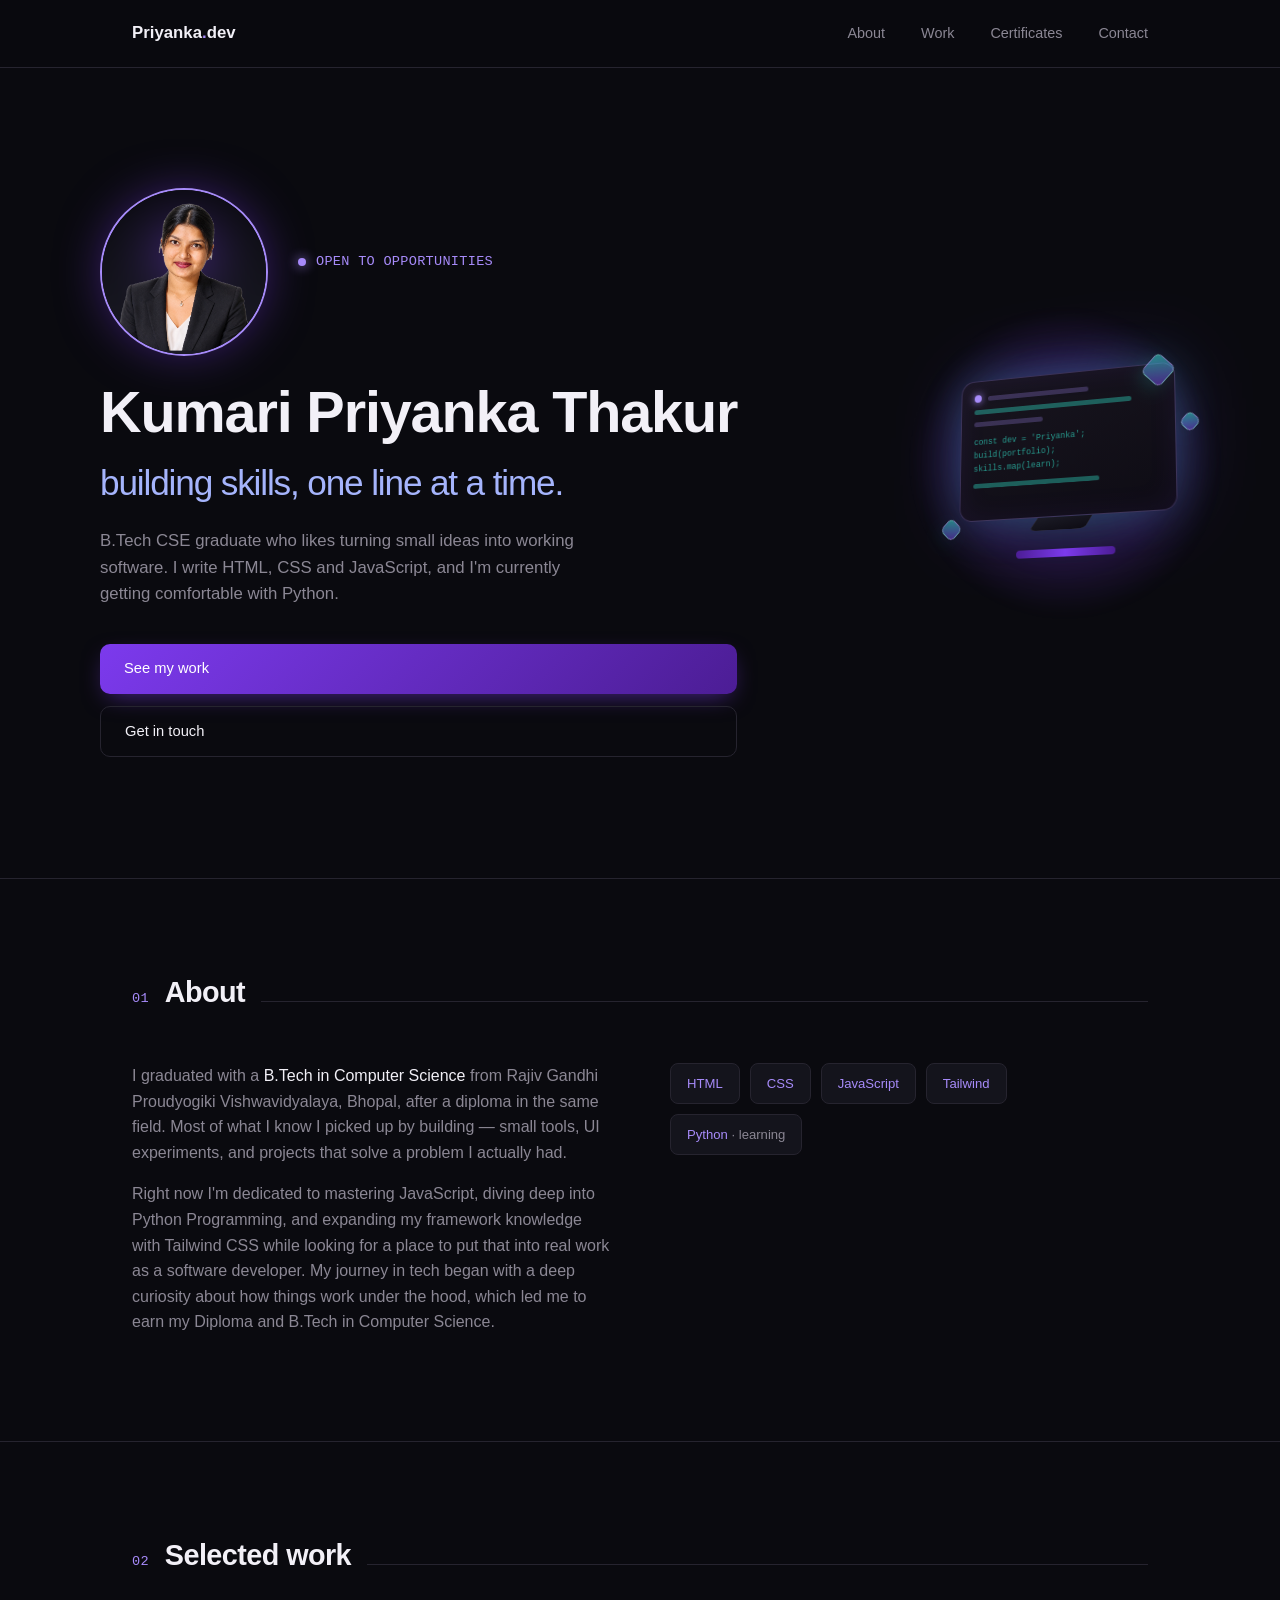
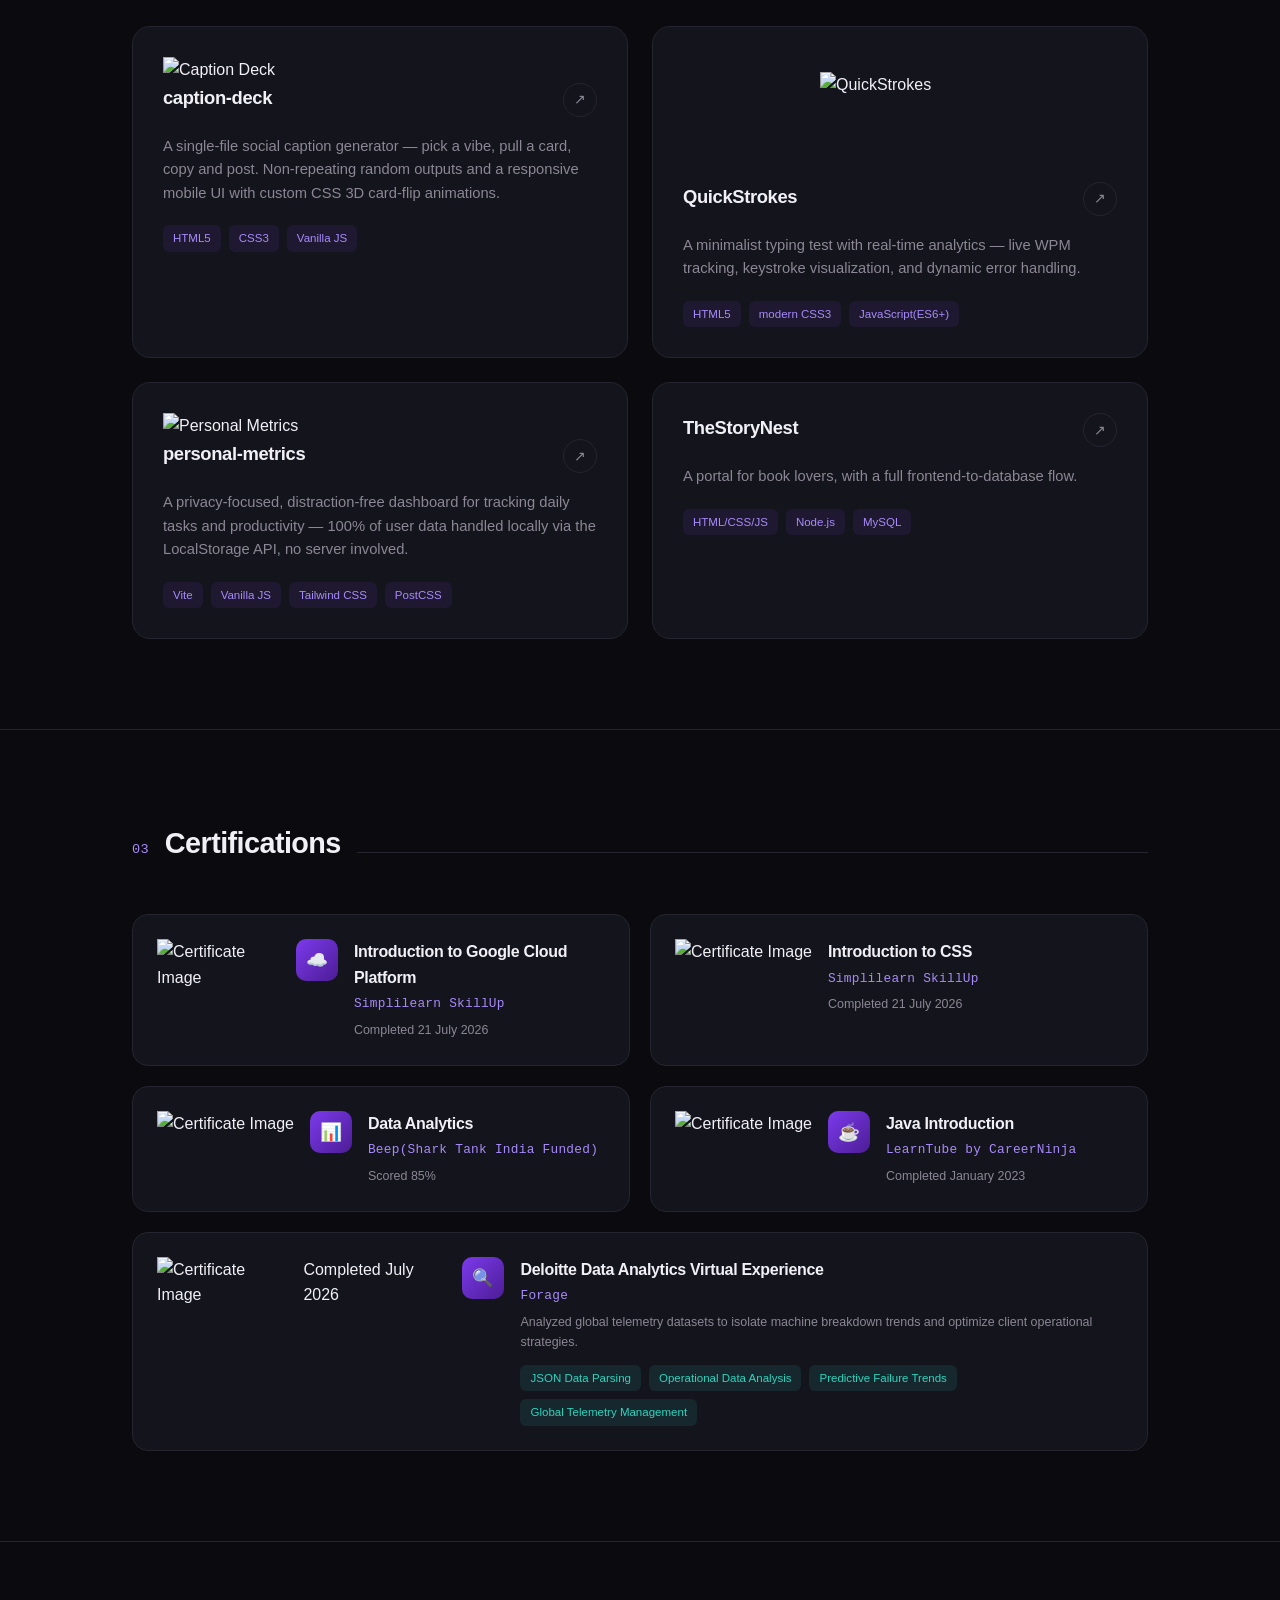
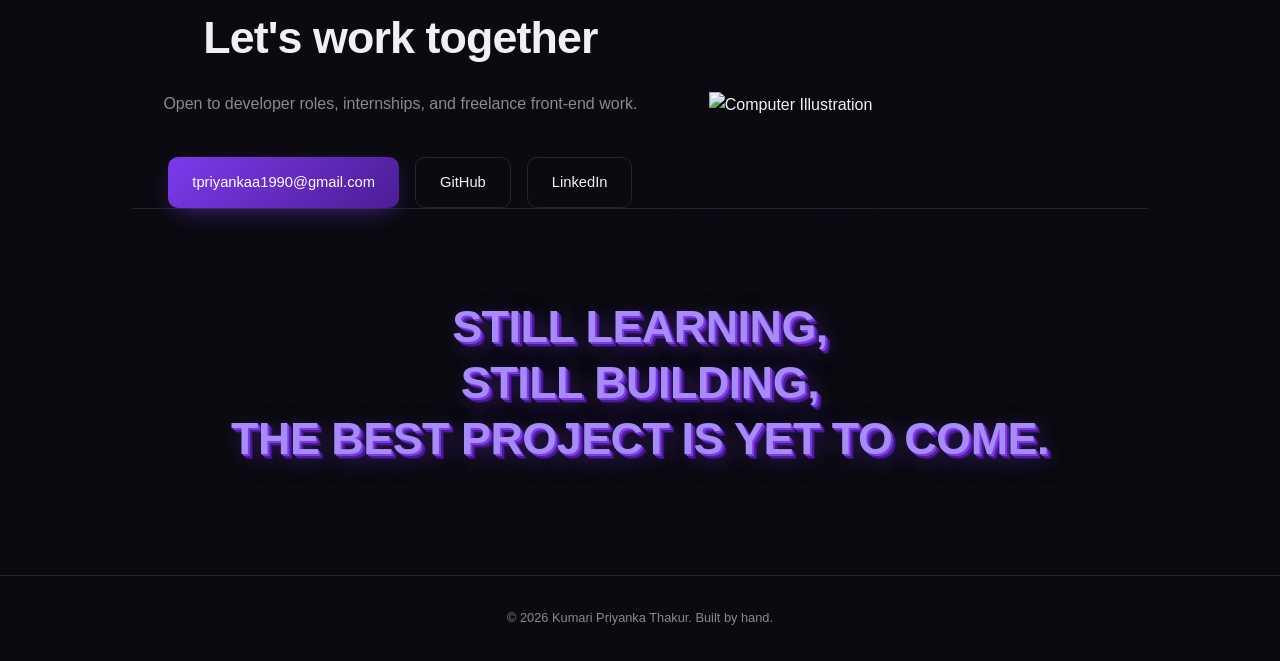
==== index.html @ 4a2f99e2 "Update index.html" ====
<!doctype html>
<html lang="en">
<head>
<meta charset="UTF-8" />
<meta name="viewport" content="width=device-width, initial-scale=1.0" />
<title>Kumari Priyanka Thakur — Developer</title>
<link rel="preconnect" href="https://fonts.googleapis.com">
<link href="https://googleapis.com/css2?family=Space+Grotesk:wght@400;500;600;700&family=Inter:wght@400;500;600" rel="stylesheet">
<link rel="stylesheet" href="style.css">
<style>
  :root{
    --bg: #0a0a0f;
    --surface: #14141c;
    --surface-2: #1b1b26;
    --text: #f2f0f7;
    --muted: #8b8794;
    --line: #26242f;
    --violet: #7c3aed;
    --violet-deep: #4c1d95;
    --violet-bright: #a78bfa;
    --teal: #2dd4bf;
  }

  *{ box-sizing: border-box; margin:0; padding:0; }
  html{ scroll-behavior: smooth; }
  body{
    background: var(--bg);
    color: var(--text);
    font-family: 'Inter', sans-serif;
    line-height: 1.6;
    overflow-x: hidden;
  }
  a{ color: inherit; text-decoration: none; }
  ::selection{ background: var(--violet); color: white; }

  h1, h2, h3{
    font-family: 'Space Grotesk', sans-serif;
    letter-spacing: -0.02em;
  }

  .mono{
    font-family: 'JetBrains Mono', monospace;
    letter-spacing: 0.02em;
  }

  .wrap{
    max-width: 1080px;
    margin: 0 auto;
    padding: 0 32px;
  }

  @media (prefers-reduced-motion: reduce){
    *{ animation: none !important; transition: none !important; }
  }

  /* ---------- Nav ---------- */
  header{
    position: sticky;
    top: 0;
    z-index: 50;
    backdrop-filter: blur(12px);
    background: rgba(10,10,15,0.75);
    border-bottom: 1px solid var(--line);
  }
  nav{
    display: flex;
    justify-content: space-between;
    align-items: center;
    padding: 20px 32px;
    max-width: 1080px;
    margin: 0 auto;
  }
  .logo{
    font-family: 'Space Grotesk', sans-serif;
    font-weight: 700;
    font-size: 1.05rem;
  }
  .logo span{ color: var(--violet-bright); }
  .nav-links{
    display: flex;
    gap: 36px;
    font-size: 0.9rem;
    color: var(--muted);
  }
  .nav-links a:hover, .nav-links a:focus-visible{ color: var(--text); }
  .nav-links a:focus-visible{ outline: 2px solid var(--violet-bright); outline-offset: 4px; border-radius: 2px; }

  /* ---------- Hero ---------- */
  .hero{
    padding: 120px 32px 100px;
    max-width: 1080px;
    margin: 0 auto;
    display: grid;
    grid-template-columns: 1.1fr 0.9fr;
    align-items: center;
    gap: 40px;
  }
  .eyebrow{
    color: var(--violet-bright);
    font-size: 0.85rem;
    margin-bottom: 20px;
    display: flex;
    align-items: center;
    gap: 10px;
  }
  .eyebrow::before{
    content: '';
    width: 8px; height: 8px;
    background: var(--violet-bright);
    border-radius: 50%;
    box-shadow: 0 0 12px var(--violet-bright);
  }
  .hero h1{
    font-size: clamp(2.4rem, 5vw, 3.6rem);
    font-weight: 700;
    line-height: 1.08;
    margin-bottom: 22px;
  }
  .hero h1 .fade{ color: var(--muted); font-weight: 500; }
  .hero p{
    color: var(--muted);
    font-size: 1.05rem;
    max-width: 480px;
    margin-bottom: 36px;
  }
  .hero-actions{ display: flex; gap: 14px; flex-wrap: wrap; }

  .btn{
    display: inline-flex;
    align-items: center;
    gap: 8px;
    padding: 13px 24px;
    border-radius: 10px;
    font-size: 0.92rem;
    font-weight: 500;
    transition: transform 0.2s ease, box-shadow 0.2s ease;
  }
  .btn-primary{
    background: linear-gradient(135deg, var(--violet), var(--violet-deep));
    color: white;
    box-shadow: 0 8px 24px -8px rgba(124,58,237,0.6);
  }
  .btn-primary:hover{ transform: translateY(-2px); box-shadow: 0 12px 28px -8px rgba(124,58,237,0.75); }
  .btn-ghost{
    border: 1px solid var(--line);
    color: var(--text);
  }
  .btn-ghost:hover{ border-color: var(--violet-bright); transform: translateY(-2px); }
  .btn:focus-visible{ outline: 2px solid var(--violet-bright); outline-offset: 3px; }

  /* ---------- Signature isometric graphic ---------- */
  .hero-visual{
    display: flex;
    flex-direction: column;
    align-items: center;
  }
  .avatar{
    width: 168px;
    height: 168px;
    border-radius: 50%;
    object-fit: cover;
    border: 2px solid var(--violet-bright);
    box-shadow: 0 0 50px -8px rgba(124,58,237,0.55);
    position: relative;
    z-index: 2;
    opacity: 0;
    transform: translateY(18px) scale(0.96);
    animation: avatarIn 0.9s cubic-bezier(0.2,0.8,0.2,1) 0.15s forwards;
  }
  @keyframes avatarIn{
    to{ opacity: 1; transform: translateY(0) scale(1); }
  }
  @media (prefers-reduced-motion: reduce){
    .avatar{ opacity: 1; transform: none; animation: none; }
  }
  .device-scene{
    position: relative;
    height: 320px;
    width: 100%;
    margin-top: -20px;
    display: flex;
    align-items: center;
    justify-content: center;
    perspective: 1200px;
  }
  .device-glow{
    position: absolute;
    width: 300px; height: 300px;
    background: radial-gradient(circle, rgba(45,212,191,0.16), rgba(124,58,237,0.16) 45%, transparent 72%);
    filter: blur(6px);
    border-radius: 50%;
    animation: pulseGlow 5s ease-in-out infinite;
  }
  @keyframes pulseGlow{
    0%, 100%{ opacity: 0.65; transform: scale(1); }
    50%{ opacity: 1; transform: scale(1.05); }
  }
  .monitor{
    position: relative;
    width: 230px;
    transform-style: preserve-3d;
    transform: rotateX(12deg) rotateY(-20deg);
    animation: deviceFloat 5s ease-in-out infinite;
  }
  @keyframes deviceFloat{
    0%, 100%{ transform: rotateX(12deg) rotateY(-20deg) translateY(0); }
    50%{ transform: rotateX(12deg) rotateY(-20deg) translateY(-12px); }
  }
  .screen{
    width: 230px;
    height: 148px;
    background: linear-gradient(160deg, #18151f, #0e0c14);
    border: 1px solid rgba(167,139,250,0.28);
    border-radius: 14px;
    box-shadow: 0 0 50px -6px rgba(45,212,191,0.3), 0 0 90px -18px rgba(124,58,237,0.5), inset 0 0 30px rgba(124,58,237,0.08);
    padding: 14px;
    display: flex;
    flex-direction: column;
    gap: 8px;
  }
  .screen-row{ display: flex; gap: 7px; align-items: center; }
  .screen-dot{
    width: 8px; height: 8px;
    border-radius: 50%;
    background: var(--violet-bright);
    box-shadow: 0 0 8px var(--violet-bright);
    flex-shrink: 0;
  }
  .screen-bar{ height: 5px; border-radius: 3px; background: rgba(167,139,250,0.25); }
  .screen-bar.teal{ background: rgba(45,212,191,0.4); }
  .w1{ width: 55%; } .w2{ width: 85%; } .w3{ width: 38%; } .w4{ width: 68%; }
  .screen-code{
    font-family: 'JetBrains Mono', monospace;
    font-size: 0.55rem;
    color: rgba(45,212,191,0.7);
    line-height: 1.6;
    margin-top: 2px;
    white-space: pre;
  }
  .stand{
    width: 58px; height: 30px;
    margin: 0 auto;
    background: linear-gradient(160deg, #1b1b26, #0e0c14);
    border: 1px solid var(--line);
    border-top: none;
    border-radius: 0 0 8px 8px;
    transform: rotateX(55deg);
    transform-origin: top;
  }
  .base{
    width: 104px; height: 8px;
    margin: 2px auto 0;
    background: linear-gradient(90deg, var(--violet-deep), var(--violet), var(--violet-deep));
    border-radius: 6px;
    box-shadow: 0 10px 26px -6px rgba(124,58,237,0.6);
  }
  .shard{
    position: absolute;
    width: 26px; height: 26px;
    background: linear-gradient(135deg, rgba(45,212,191,0.6), rgba(124,58,237,0.5));
    border: 1px solid rgba(255,255,255,0.25);
    border-radius: 6px;
    transform: rotate(45deg);
    box-shadow: 0 8px 20px -6px rgba(45,212,191,0.45);
    animation: shardFloat 4s ease-in-out infinite;
  }
  .shard.s1{ top: -6px; right: 4px; animation-delay: 0s; }
  .shard.s2{ top: 54px; right: -22px; width: 16px; height: 16px; animation-delay: 0.6s; }
  .shard.s3{ bottom: 24px; left: -18px; width: 18px; height: 18px; animation-delay: 1.2s; }
  @keyframes shardFloat{
    0%, 100%{ transform: translateY(0) rotate(45deg); }
    50%{ transform: translateY(-10px) rotate(52deg); }
  }
  @media (prefers-reduced-motion: reduce){
    .device-glow, .monitor, .shard{ animation: none; }
  }

  /* ---------- Section shared ---------- */
  section{ padding: 90px 0; }
  .section-head{
    display: flex;
    align-items: baseline;
    gap: 16px;
    margin-bottom: 48px;
  }
  .section-head .num{
    color: var(--violet-bright);
    font-size: 0.85rem;
  }
  .section-head h2{
    font-size: 1.8rem;
    font-weight: 600;
  }
  .section-head .rule{
    flex: 1;
    height: 1px;
    background: var(--line);
  }

  /* ---------- About / Skills ---------- */
  #about{ border-top: 1px solid var(--line); }
  .about-grid{
    display: grid;
    grid-template-columns: 1fr 1fr;
    gap: 60px;
  }
  .about-grid p{ color: var(--muted); font-size: 1rem; margin-bottom: 16px; }
  .about-grid p strong{ color: var(--text); font-weight: 500; }

  .skill-tags{
    display: flex;
    flex-wrap: wrap;
    gap: 10px;
  }
  .skill-tag{
    padding: 9px 16px;
    background: var(--surface);
    border: 1px solid var(--line);
    border-radius: 8px;
    font-size: 0.82rem;
    color: var(--violet-bright);
    transition: border-color 0.2s ease, transform 0.2s ease;
  }
  .skill-tag:hover{ border-color: var(--violet-bright); transform: translateY(-2px); }
  .skill-tag.learning::after{
    content: ' · learning';
    color: var(--muted);
  }

  /* ---------- Projects ---------- */
  #work{ border-top: 1px solid var(--line); }
  .project-grid{
    display: grid;
    grid-template-columns: 1fr 1fr;
    gap: 24px;
  }
  .project-card{
    position: relative;
    background: var(--surface);
    border: 1px solid var(--line);
    border-radius: 18px;
    padding: 30px;
    overflow: hidden;
    transition: transform 0.35s cubic-bezier(0.2,0.8,0.2,1), border-color 0.35s ease;
  }
  .project-card::before{
    content: '';
    position: absolute;
    inset: 0;
    border-radius: 18px;
    background: linear-gradient(135deg, var(--violet), var(--violet-deep));
    opacity: 0;
    transform: translateY(10px);
    transition: opacity 0.35s ease, transform 0.35s ease;
    z-index: 0;
    filter: blur(1px);
  }
  .project-card:hover, .project-card:focus-within{
    transform: translateY(-6px);
    border-color: var(--violet-bright);
  }
  .project-card:hover::before, .project-card:focus-within::before{
    opacity: 0.12;
    transform: translateY(0);
  }
  .project-card > *{ position: relative; z-index: 1; }
  .project-top{
    display: flex;
    justify-content: space-between;
    align-items: flex-start;
    margin-bottom: 18px;
  }
  .project-card h3{ font-size: 1.15rem; font-weight: 600; }
  .project-link{
    width: 34px; height: 34px;
    border-radius: 50%;
    border: 1px solid var(--line);
    display: flex;
    align-items: center;
    justify-content: center;
    font-size: 0.9rem;
    color: var(--muted);
    transition: border-color 0.2s ease, color 0.2s ease, transform 0.2s ease;
  }
  .project-link:hover{ border-color: var(--violet-bright); color: var(--violet-bright); transform: rotate(45deg); }
  .project-card p{ color: var(--muted); font-size: 0.92rem; margin-bottom: 20px; }
  .project-stack{
    display: flex;
    gap: 8px;
    flex-wrap: wrap;
  }
  .project-stack span{
    font-size: 0.72rem;
    color: var(--violet-bright);
    background: rgba(124,58,237,0.1);
    padding: 4px 10px;
    border-radius: 6px;
  }

  /* ---------- Certificates ---------- */
  #certs{ border-top: 1px solid var(--line); }
  .cert-grid{
    display: grid;
    grid-template-columns: 1fr 1fr;
    gap: 20px;
  }
  .cert-card{
    display: flex;
    align-items: flex-start;
    gap: 16px;
    background: var(--surface);
    border: 1px solid var(--line);
    border-radius: 16px;
    padding: 24px;
    transition: border-color 0.3s ease, transform 0.3s ease;
  }
  .cert-card:hover{ border-color: var(--violet-bright); transform: translateY(-4px); }
  .cert-icon{
    flex-shrink: 0;
    width: 42px; height: 42px;
    border-radius: 10px;
    background: linear-gradient(135deg, var(--violet), var(--violet-deep));
    display: flex;
    align-items: center;
    justify-content: center;
    font-size: 1.1rem;
  }
  .cert-body h3{ font-size: 1rem; font-weight: 600; margin-bottom: 4px; }
  .cert-body .cert-issuer{ color: var(--violet-bright); font-size: 0.8rem; margin-bottom: 6px; }
  .cert-body .cert-meta{ color: var(--muted); font-size: 0.78rem; }
  .cert-wide{ grid-column: 1 / -1; }
  .cert-skills{
    display: flex;
    flex-wrap: wrap;
    gap: 8px;
    margin-top: 12px;
  }
  .cert-skills span{
    font-size: 0.72rem;
    color: var(--teal);
    background: rgba(45,212,191,0.1);
    padding: 4px 10px;
    border-radius: 6px;
  }

  /* ---------- Showcase illustration ---------- */
  .showcase{
    padding: 70px 0 0;
    text-align: center;
  }
  .showcase-img{
    max-width: 460px;
    width: 100%;
    filter: drop-shadow(0 30px 70px rgba(124,58,237,0.35));
    animation: driftFloat 6s ease-in-out infinite;
  }
  @keyframes driftFloat{
    0%, 100%{ transform: translateY(0); }
    50%{ transform: translateY(-18px); }
  }
  @media (prefers-reduced-motion: reduce){
    .showcase-img{ animation: none; }
  }

  /* ---------- Closing tagline ---------- */
  .tagline{
    padding: 90px 0 30px;
    text-align: center;
    border-top: 1px solid var(--line);
  }
  .tagline-text{
    font-family: 'Space Grotesk', sans-serif;
    font-weight: 700;
    font-size: clamp(1.9rem, 6vw, 4rem);
    line-height: 1.25;
    letter-spacing: -0.01em;
    color: var(--violet-bright);
    text-shadow:
      1px 1px 0 var(--violet),
      2px 2px 0 var(--violet),
      3px 3px 0 var(--violet-deep),
      4px 4px 0 var(--violet-deep),
      5px 5px 0 #2e1065,
      6px 6px 22px rgba(124,58,237,0.5);
  }
  @media (max-width: 760px){
    .tagline-text{
      text-shadow:
        1px 1px 0 var(--violet),
        2px 2px 0 var(--violet-deep),
        3px 3px 14px rgba(124,58,237,0.5);
    }
  }

  /* ---------- Contact ---------- */
  #contact{
    border-top: 1px solid var(--line);
  }
  .contact-grid{
    display: grid;
    grid-template-columns: 1.1fr 0.9fr;
    align-items: center;
    gap: 40px;
  }
  .contact-text{ text-align: center; }
  #contact h2{
    font-size: clamp(2rem, 4vw, 2.8rem);
    margin-bottom: 18px;
  }
  #contact p{ color: var(--muted); margin-bottom: 40px; }
  .contact-links{
    display: flex;
    justify-content: center;
    gap: 16px;
    flex-wrap: wrap;
  }
  .contact-visual{
    width: 100%;
    max-width: 380px;
    justify-self: center;
    border-radius: 16px;
    filter: drop-shadow(0 20px 50px rgba(124,58,237,0.25));
  }
  @media (max-width: 760px){
    .contact-grid{ grid-template-columns: 1fr; }
    .contact-visual{ display: none; }
  }

  footer{
    padding: 32px;
    text-align: center;
    color: var(--muted);
    font-size: 0.8rem;
    border-top: 1px solid var(--line);
  }

  @media (max-width: 760px){
    .hero{ grid-template-columns: 1fr; padding-top: 90px; }
    .hero-visual{ order: -1; }
    .device-scene{ height: 240px; transform: scale(0.82); }
    .avatar{ width: 130px; height: 130px; }
    .about-grid{ grid-template-columns: 1fr; gap: 32px; }
    .project-grid{ grid-template-columns: 1fr; }
    .cert-grid{ grid-template-columns: 1fr; }
    .nav-links{ display: none; }
  }
</style>
</head>
<body>

<header>
  <nav>
    <div class="logo">Priyanka<span>.</span>dev</div>
    <div class="nav-links">
      <a href="#about">About</a>
      <a href="#work">Work</a>
      <a href="#certs">Certificates</a>
      <a href="#contact">Contact</a>
    </div>
  </nav>
</header>


<section class="hero" style="background-image: url('file:/// C:/Users/Priyanka Thakur/OneDrive/Pictures/background.jpeg'); background-size: cover; background-position: center center; background-repeat: no-repeat; padding: 100px 0; min-height: 90vh; display: flex; flex-direction: row; align-items: centre; justify-content: space-between ; gap: 40px; width: 100%; box-sizing: border-box;">
  <div>
    <div class="name-row" style="display: flex !important; flex-direction: row ! important; align-items: center !important; gap: 30px !important; margin-bottom: 25px !important; width: 100% !important; ">
      <img class="avatar" src="[data-uri]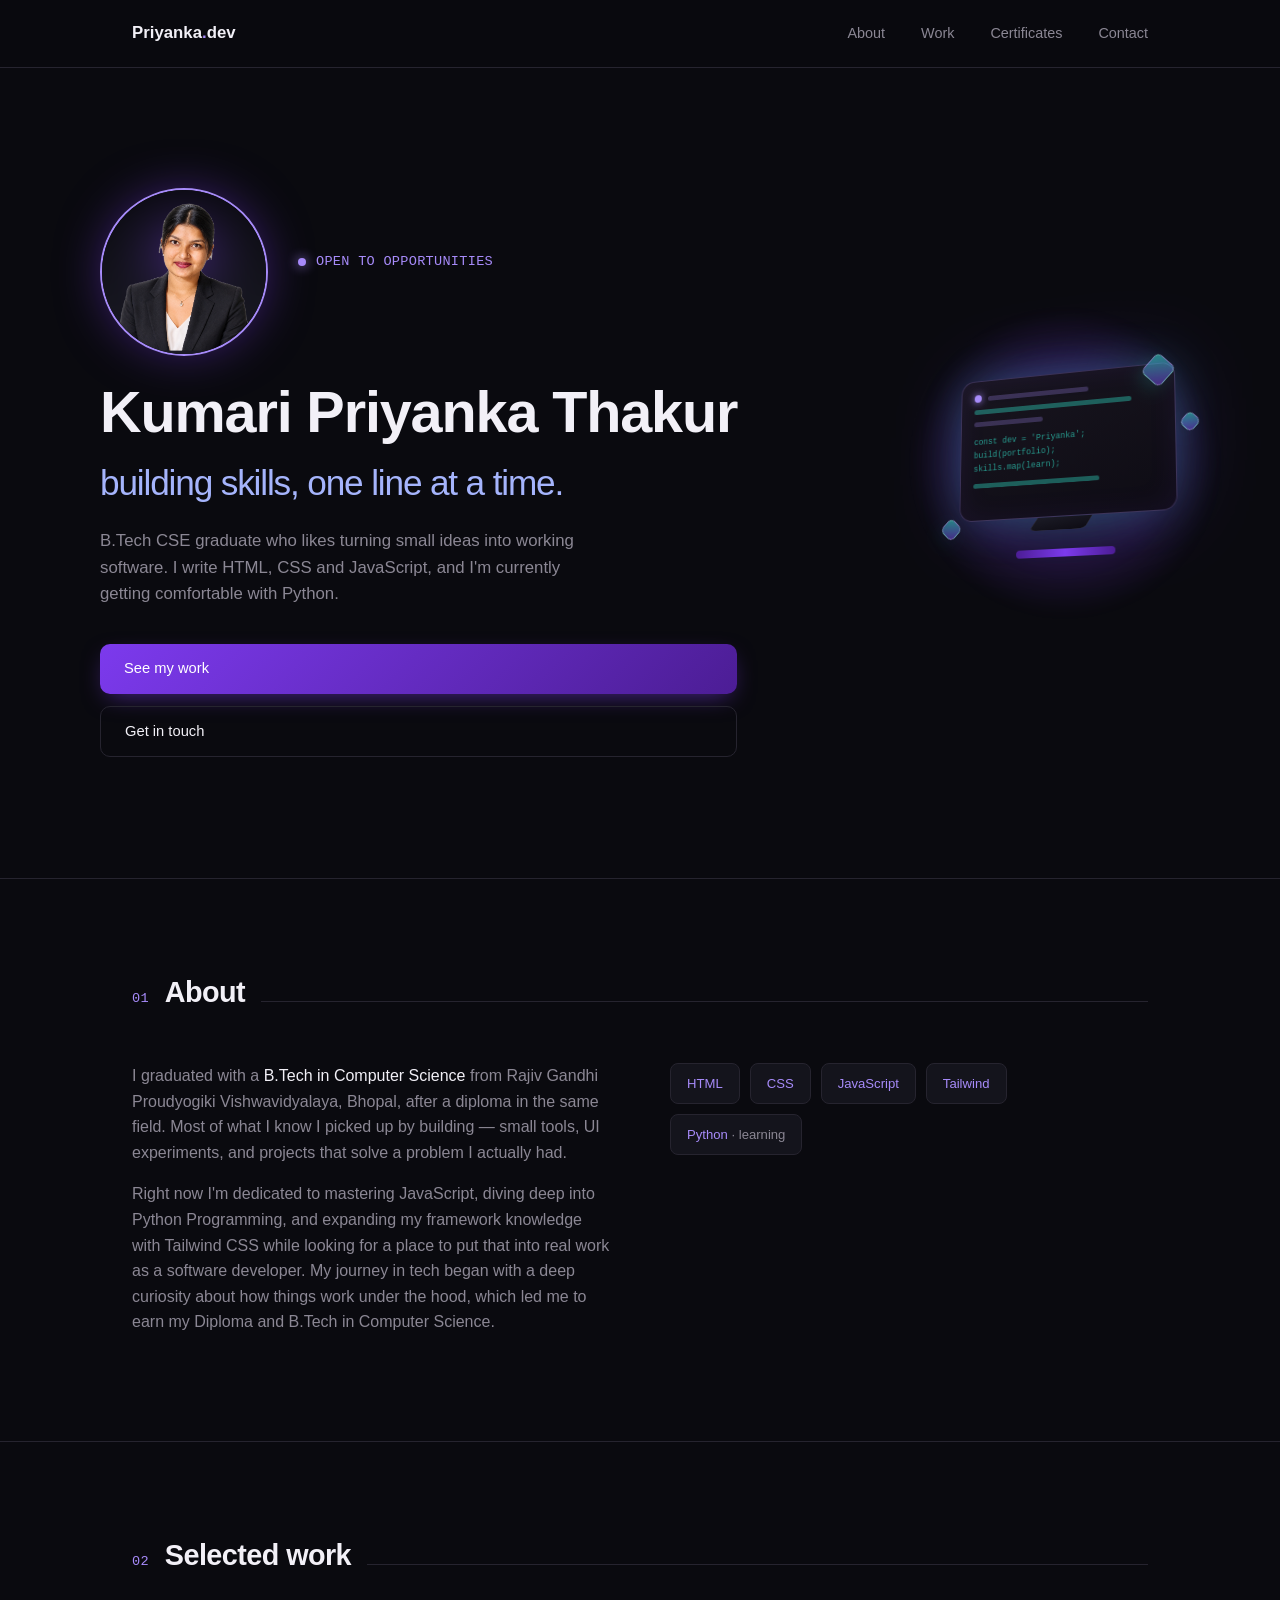
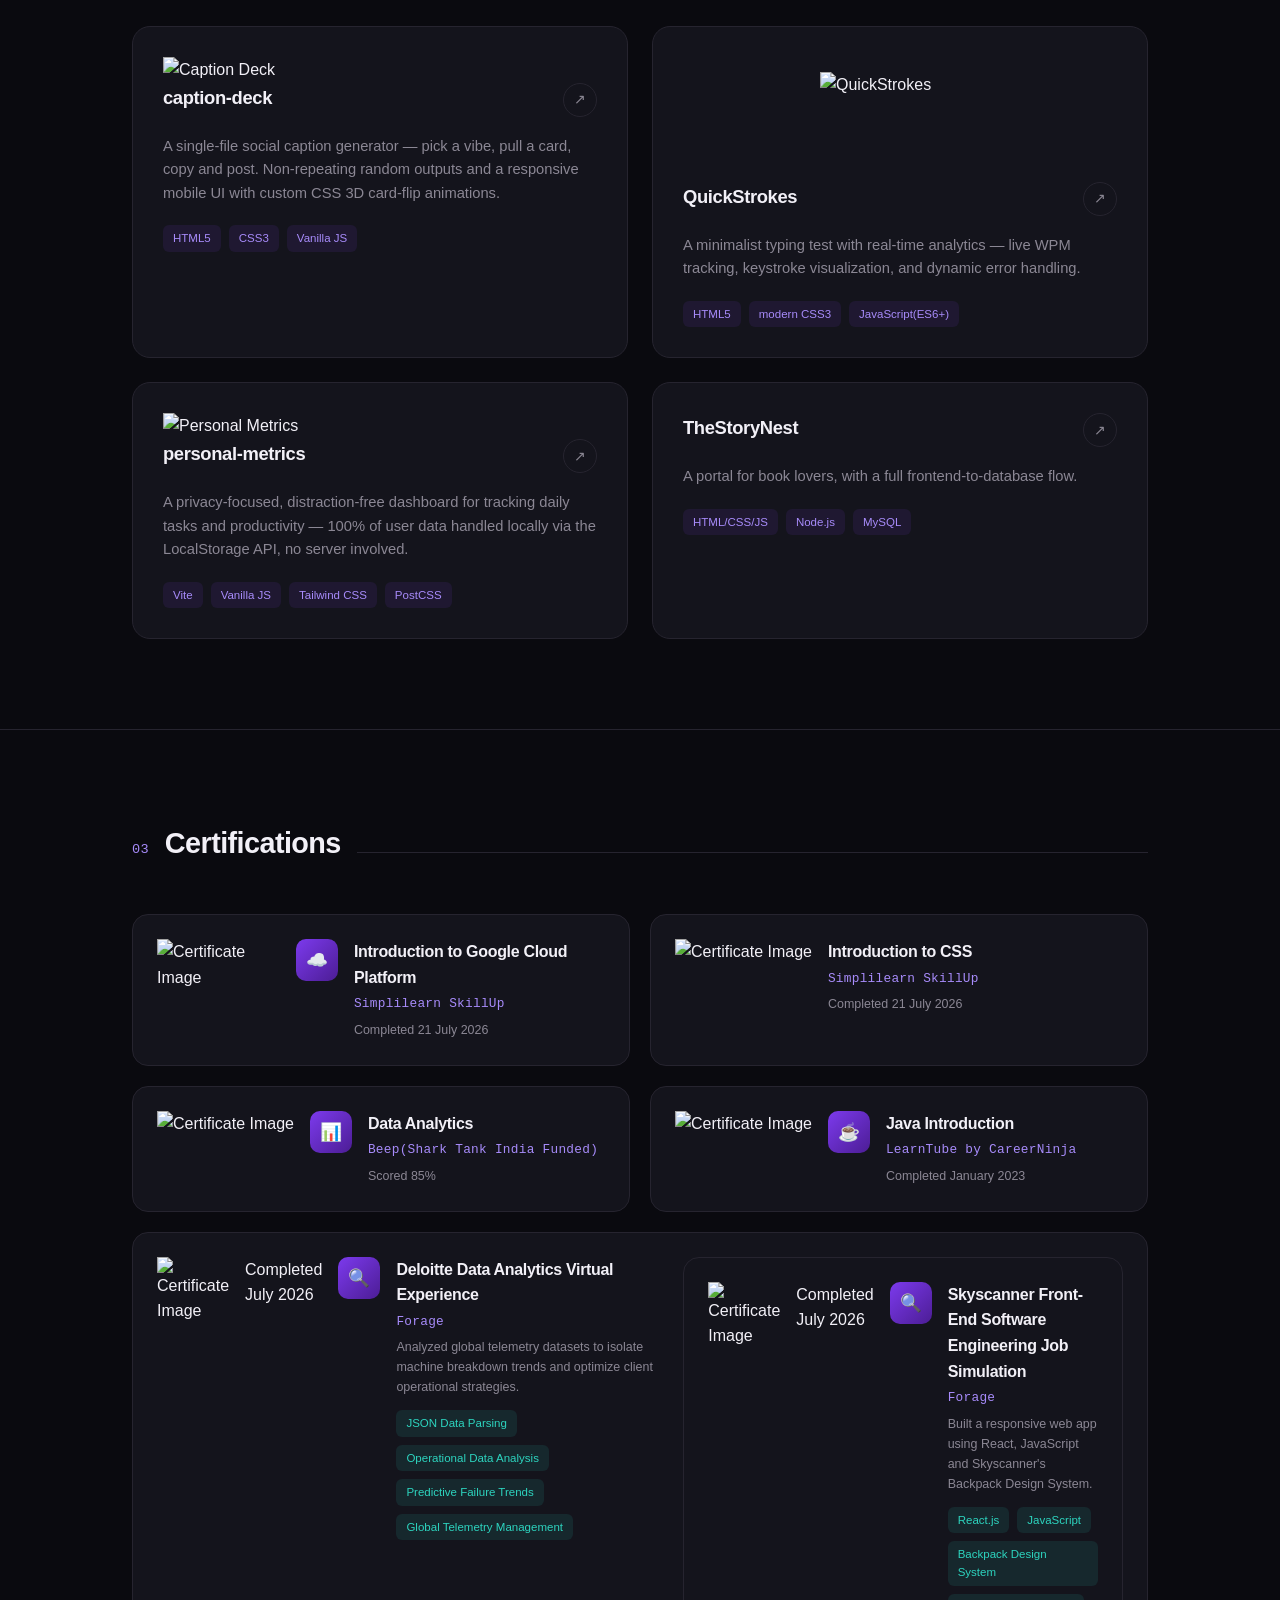
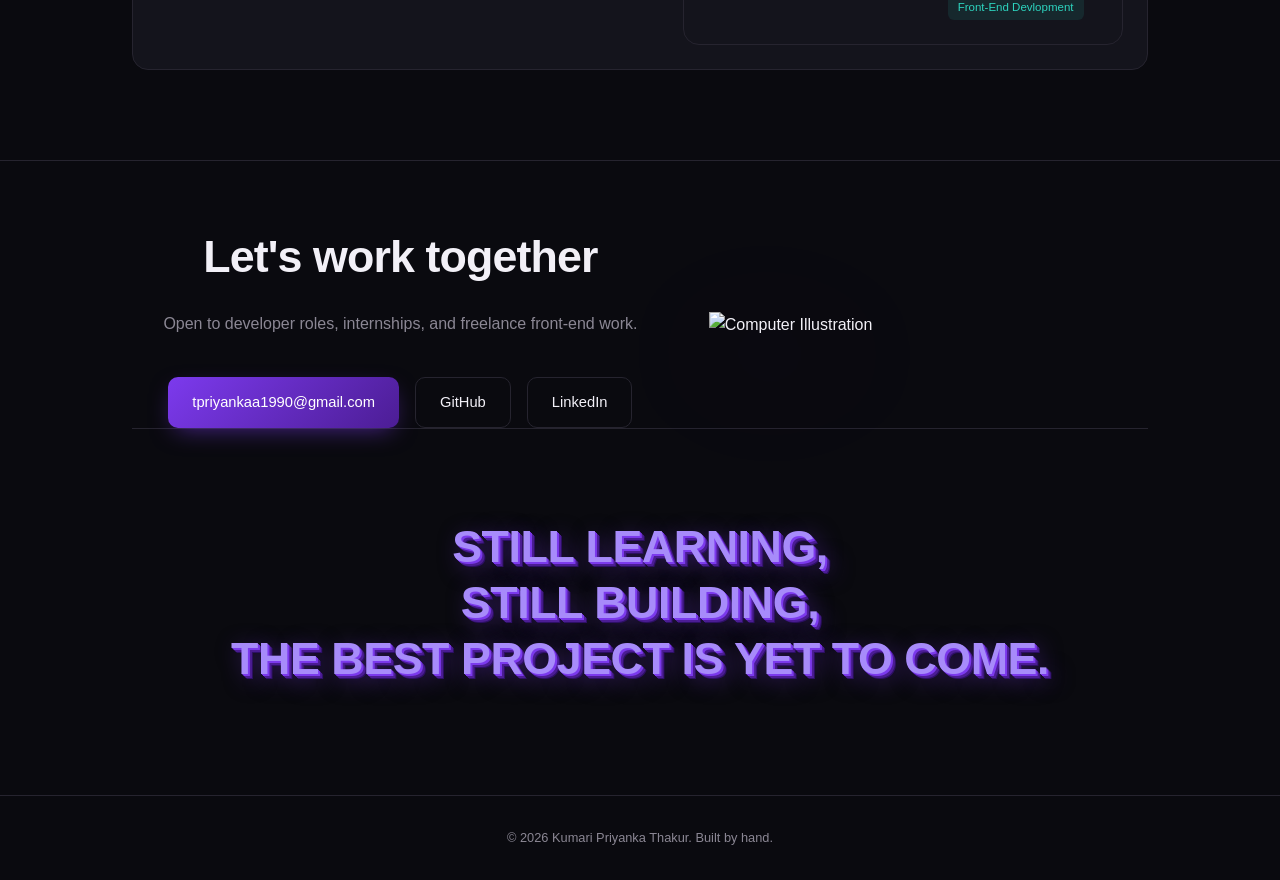
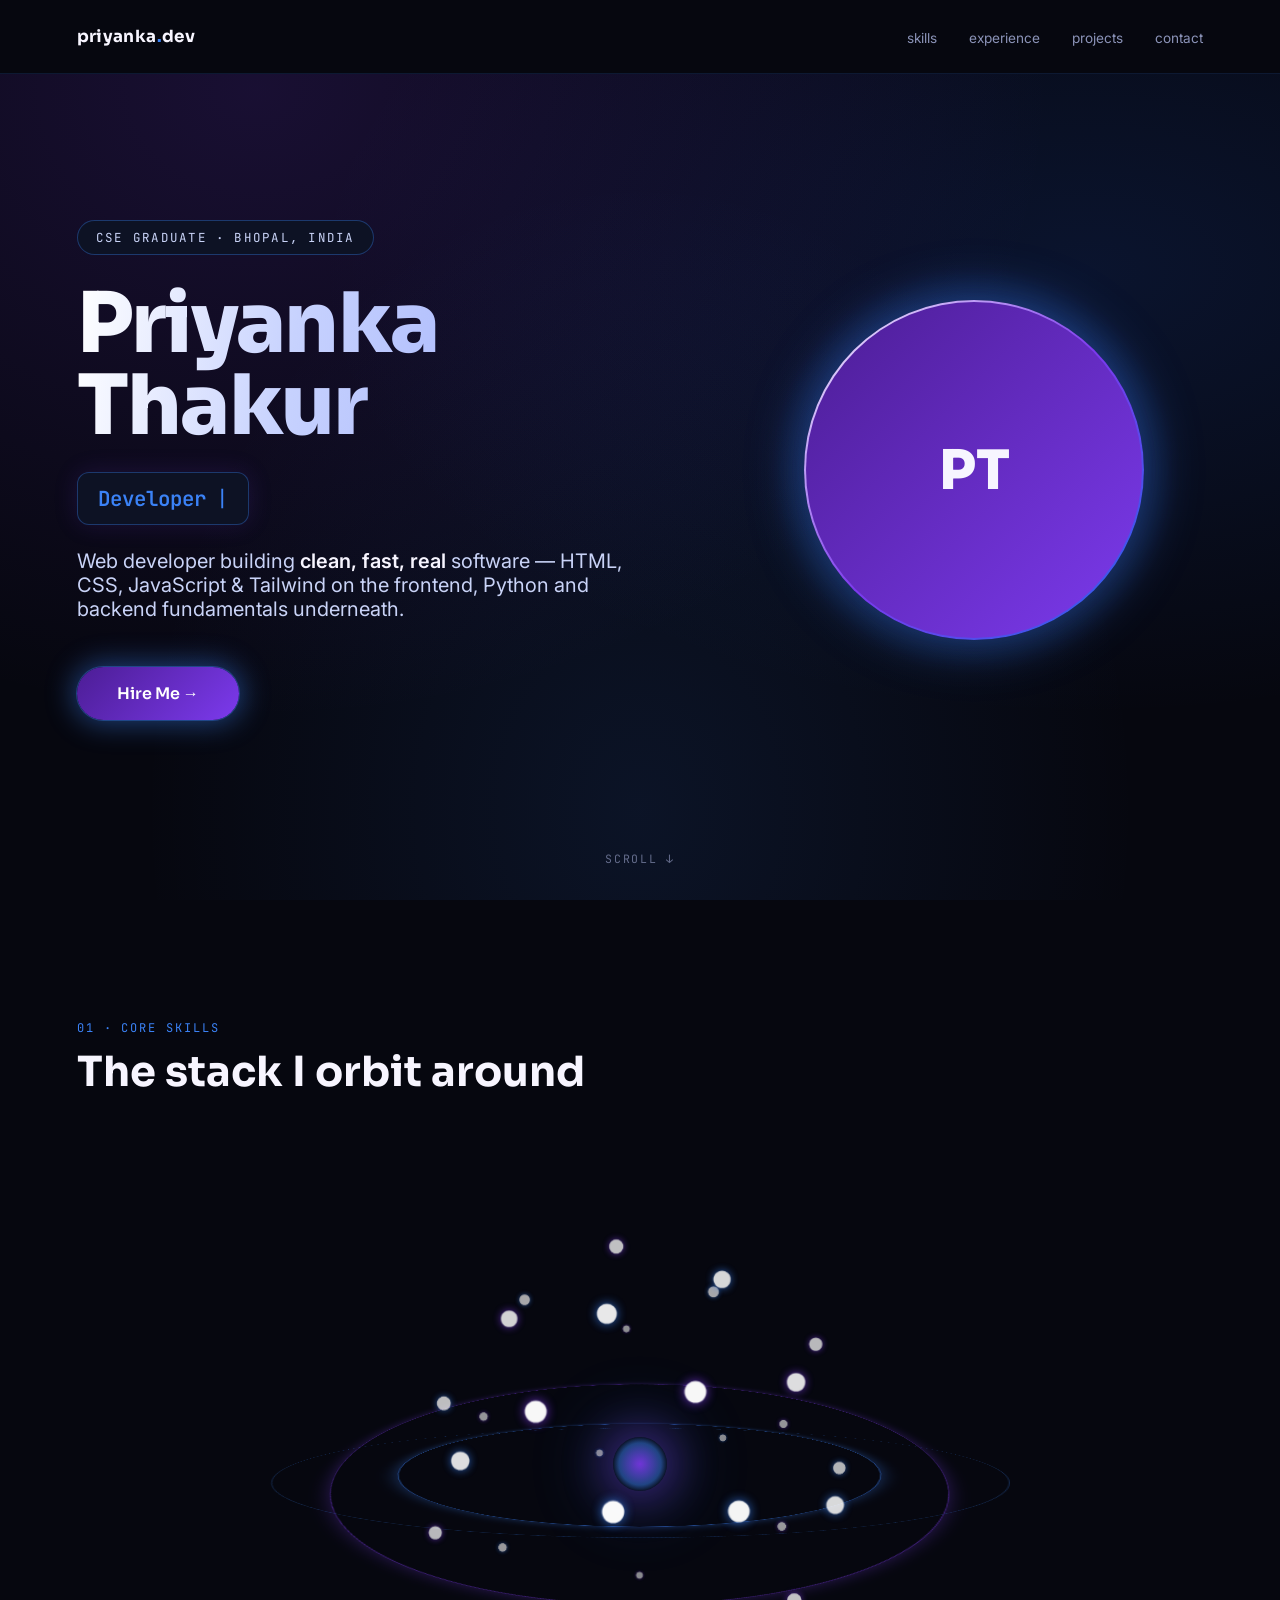
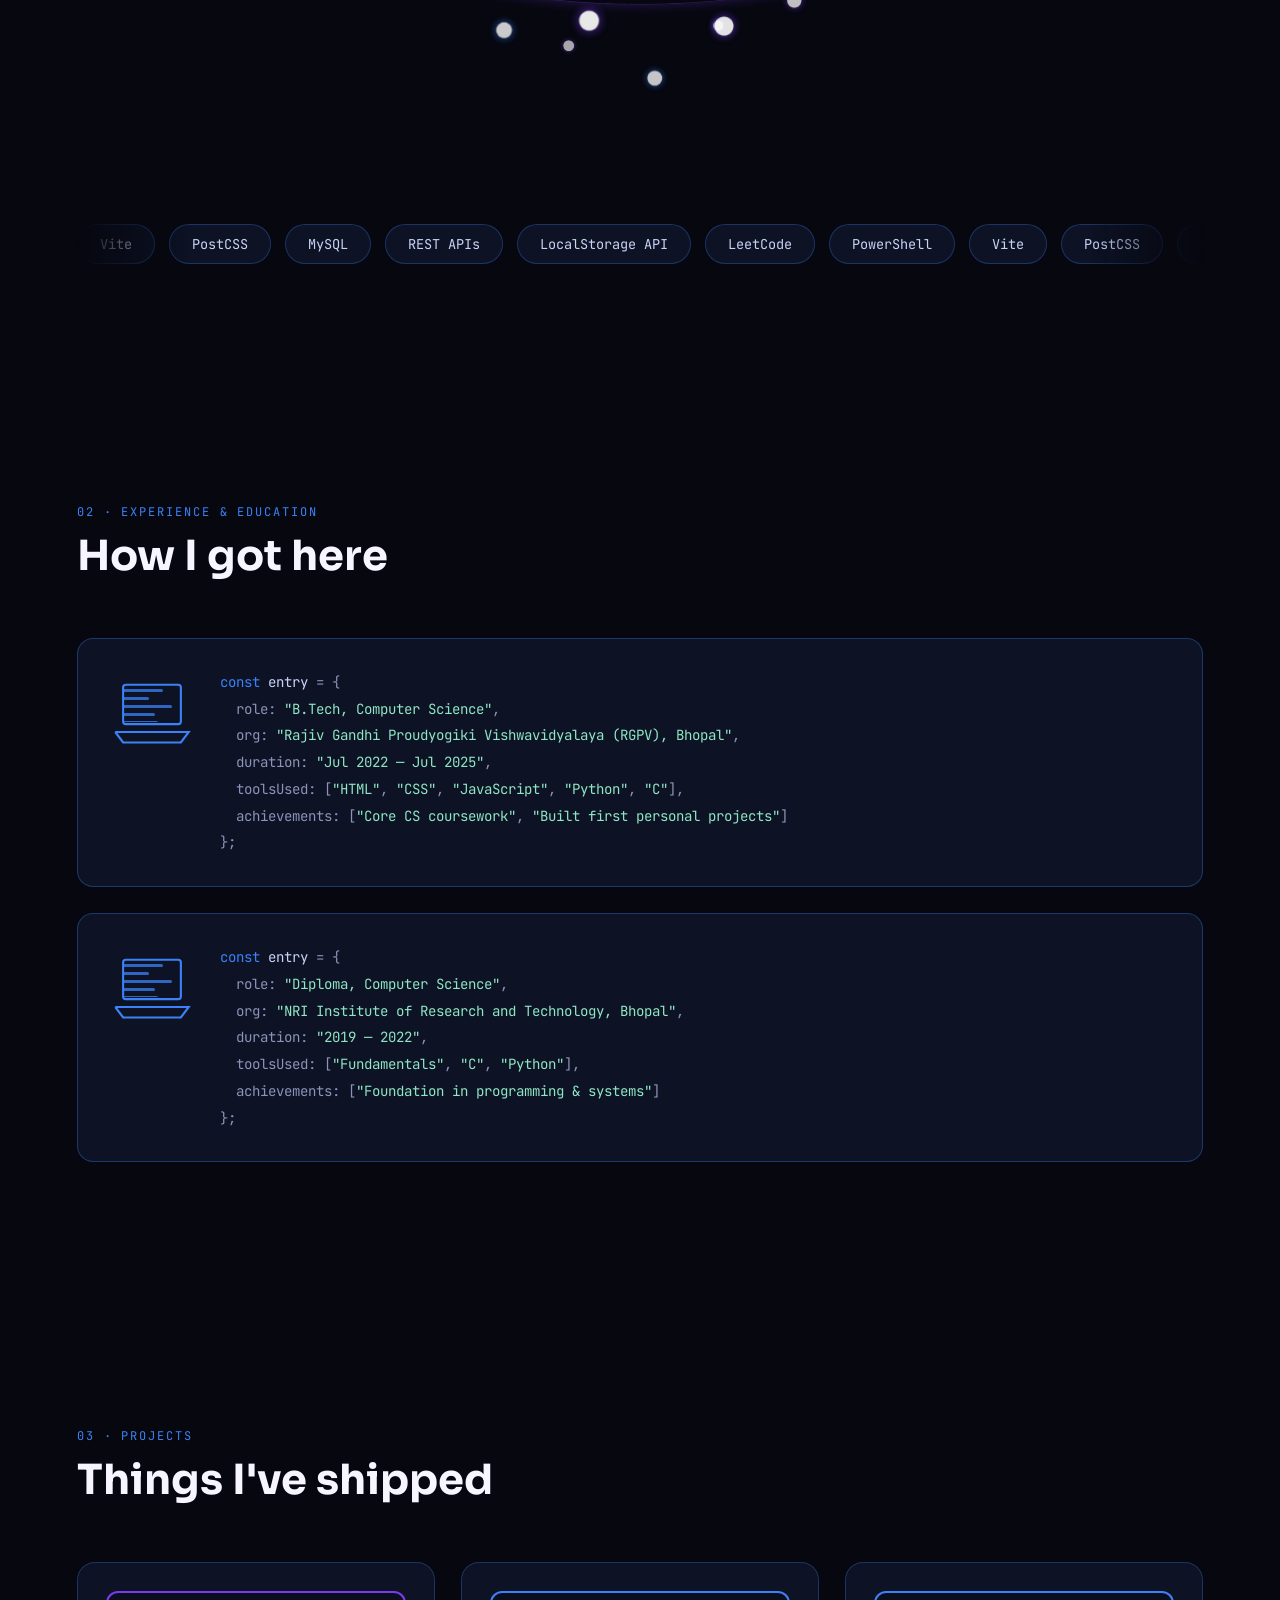
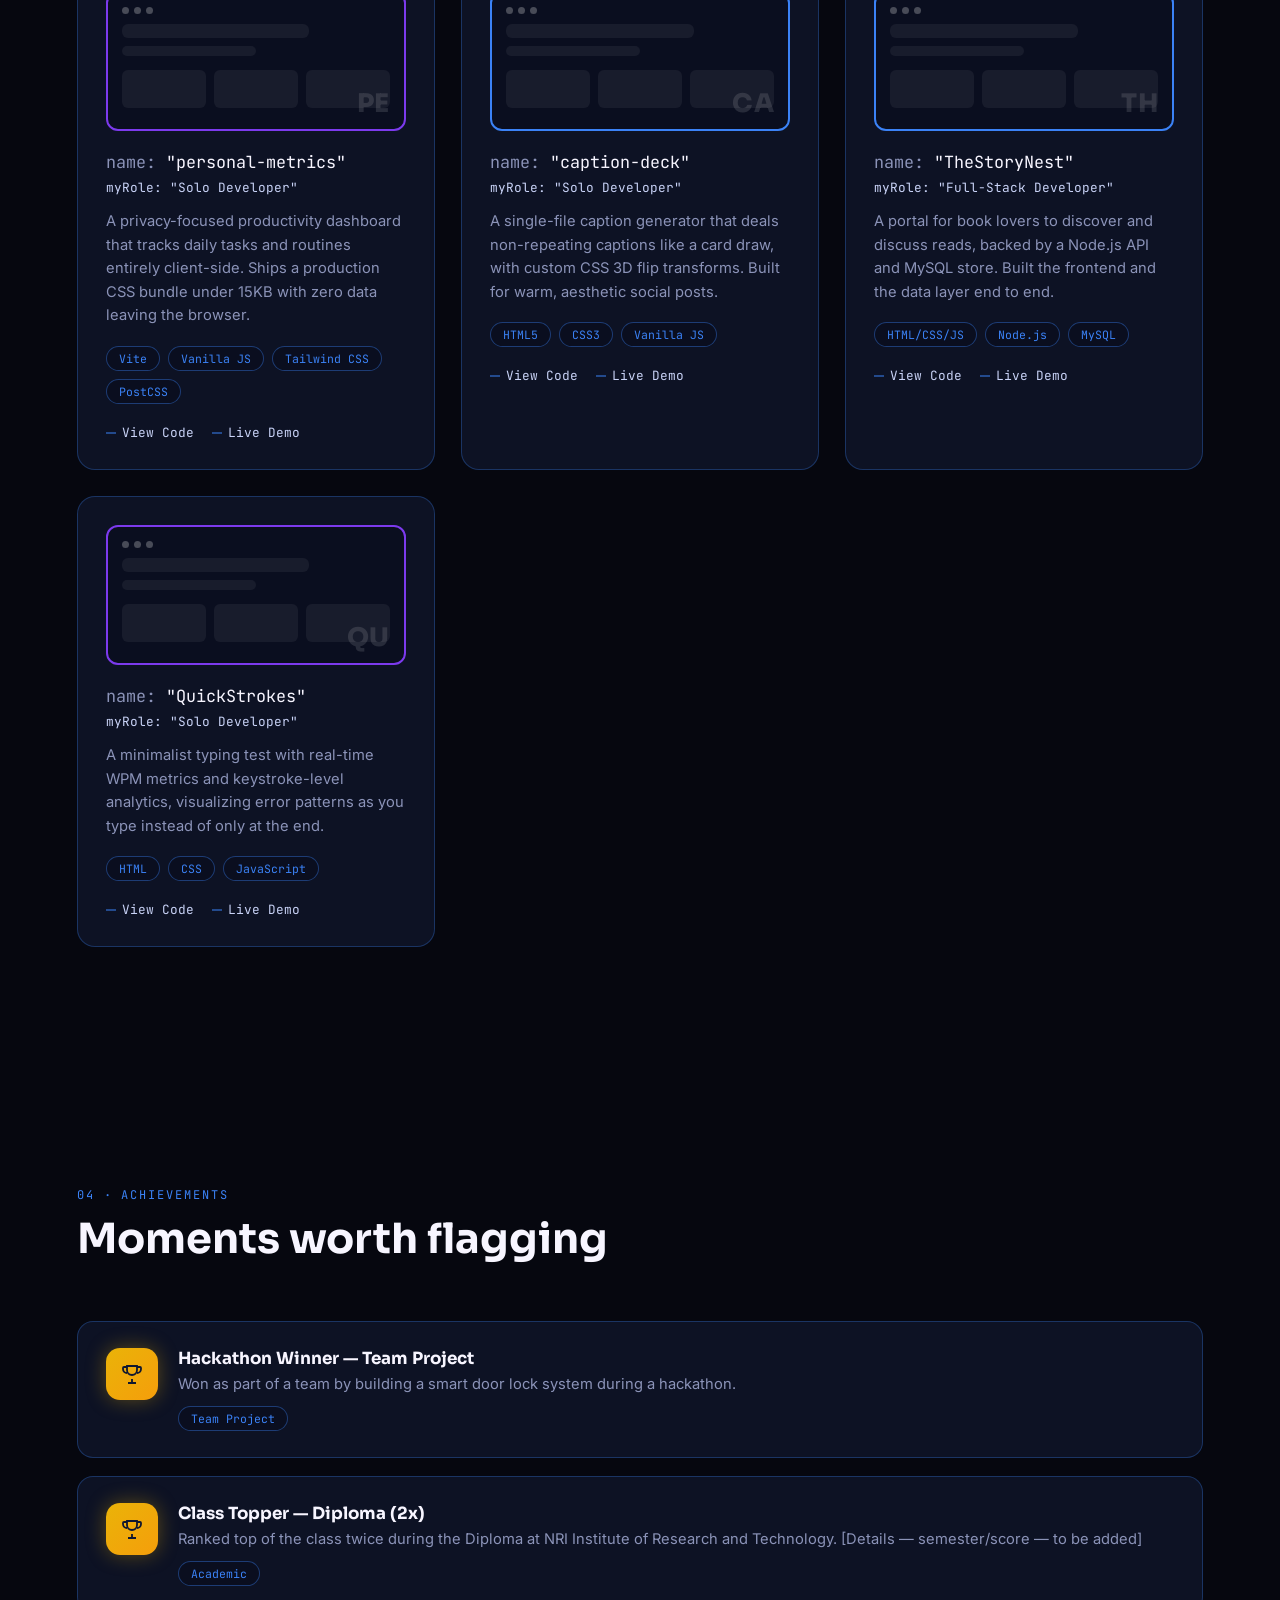
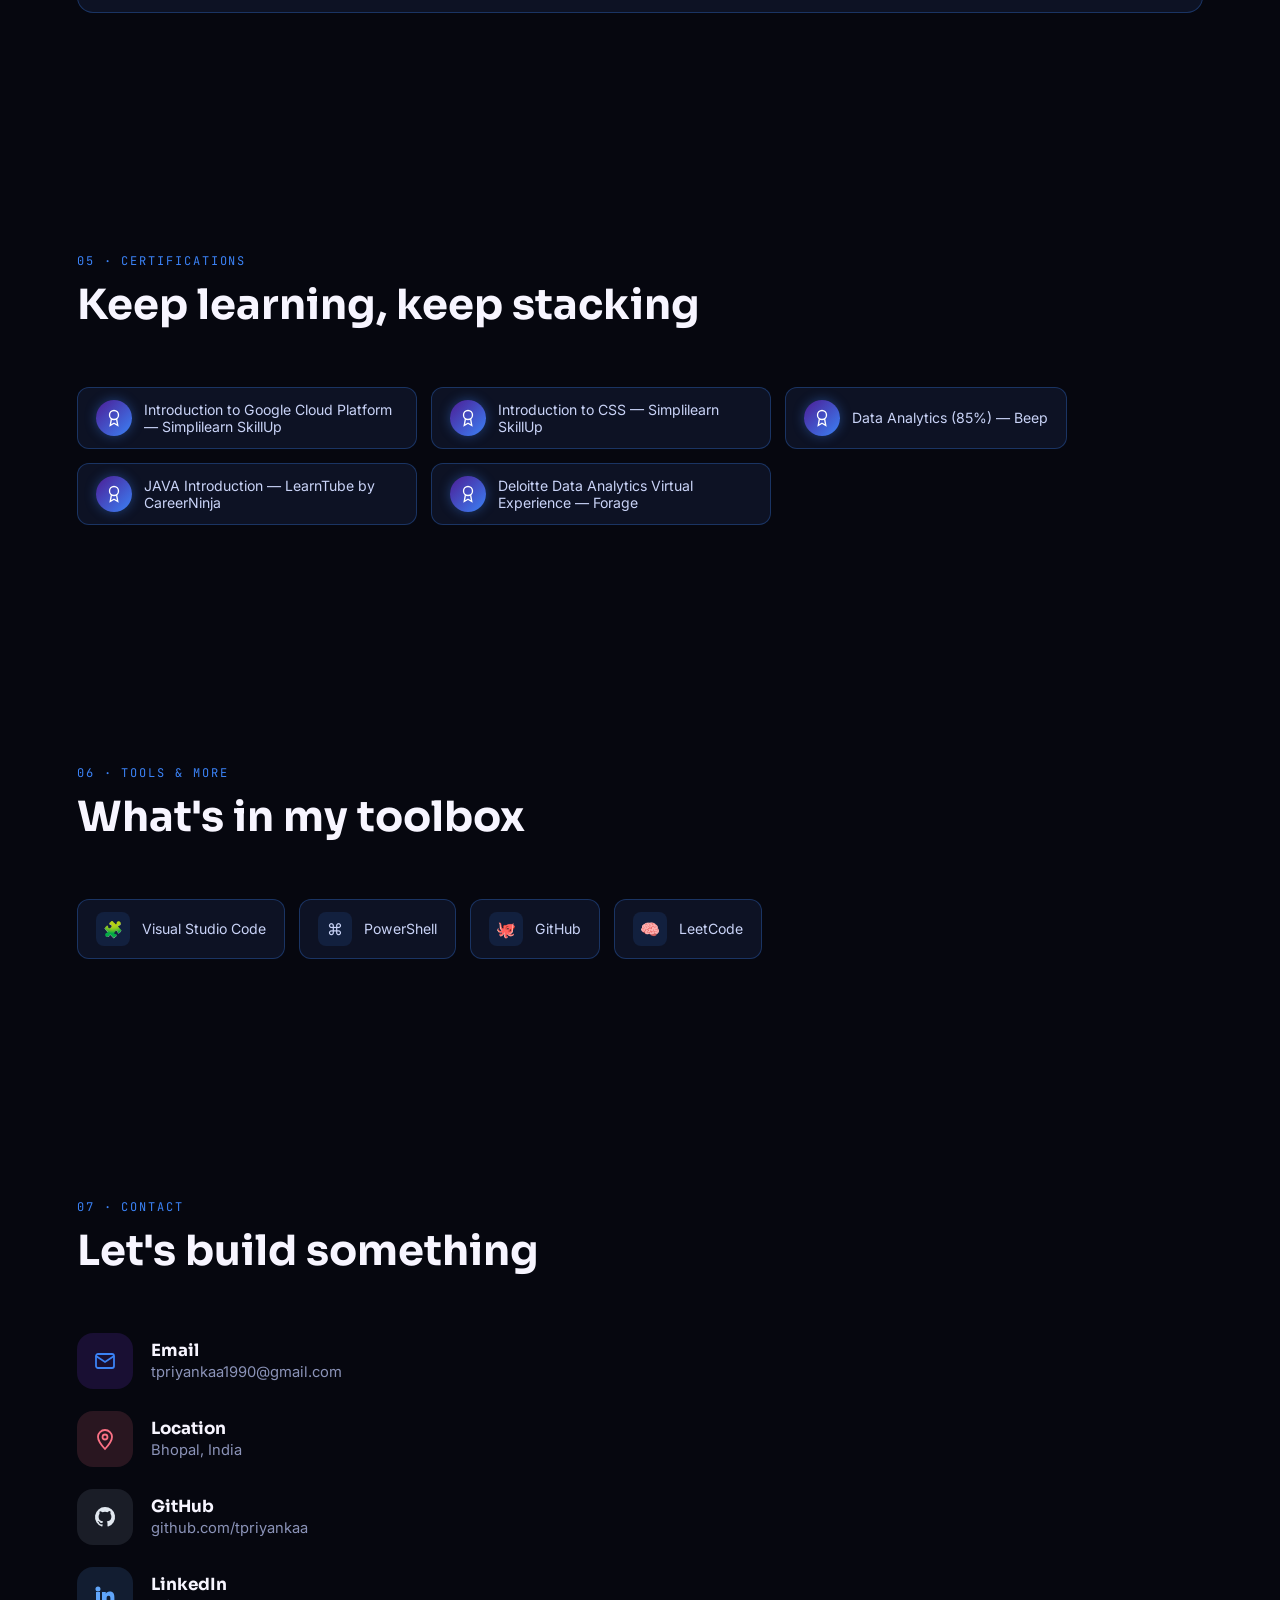
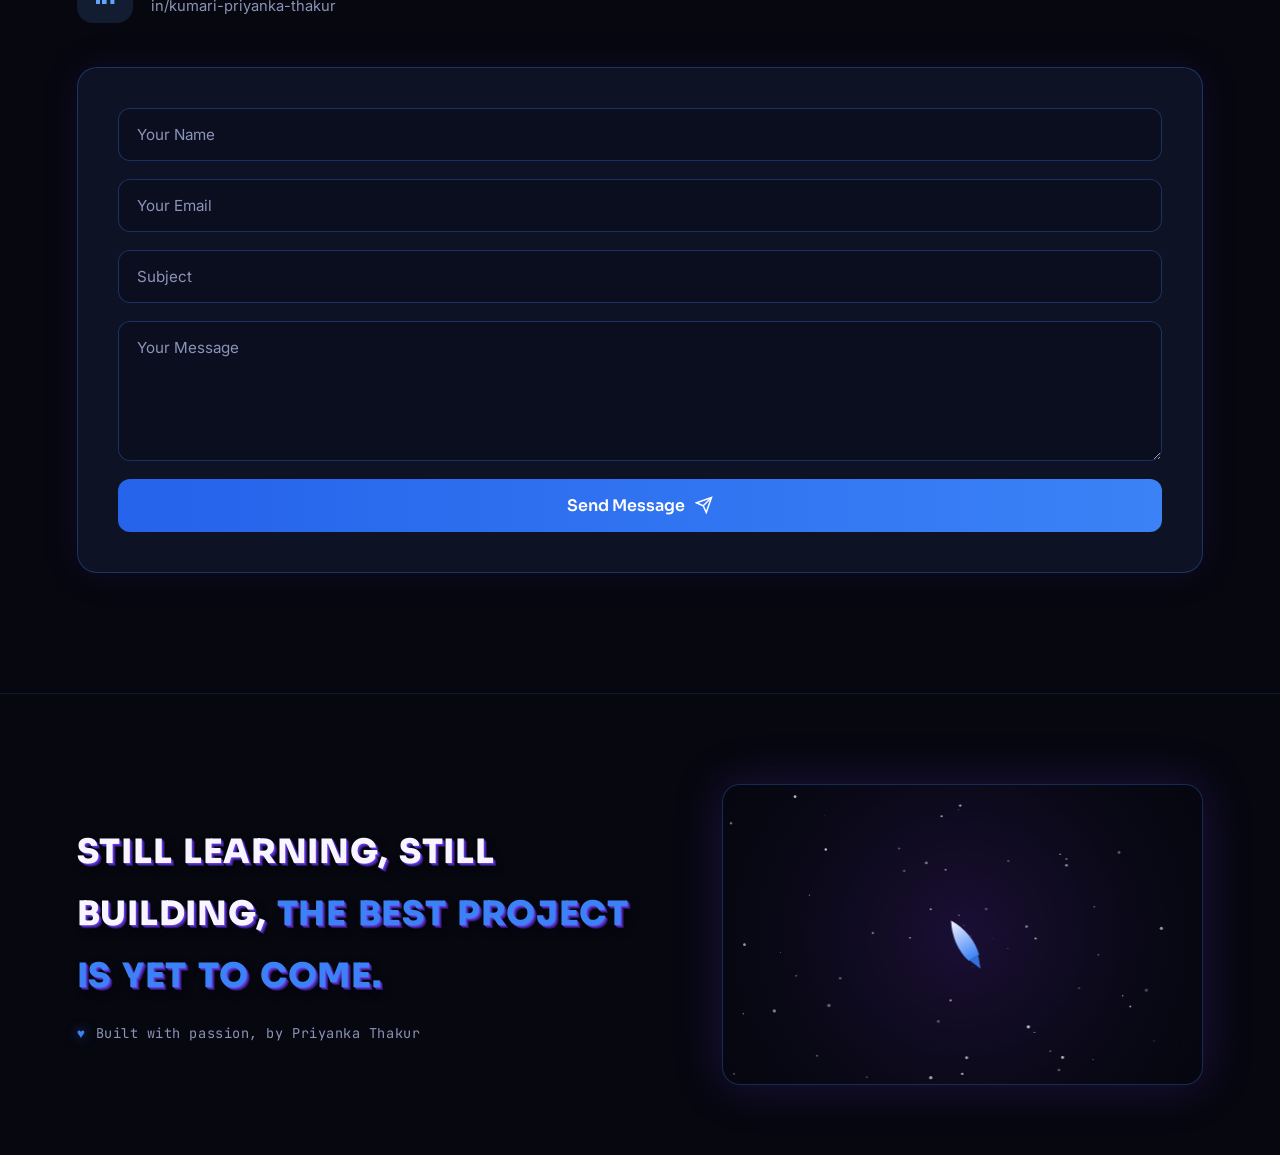
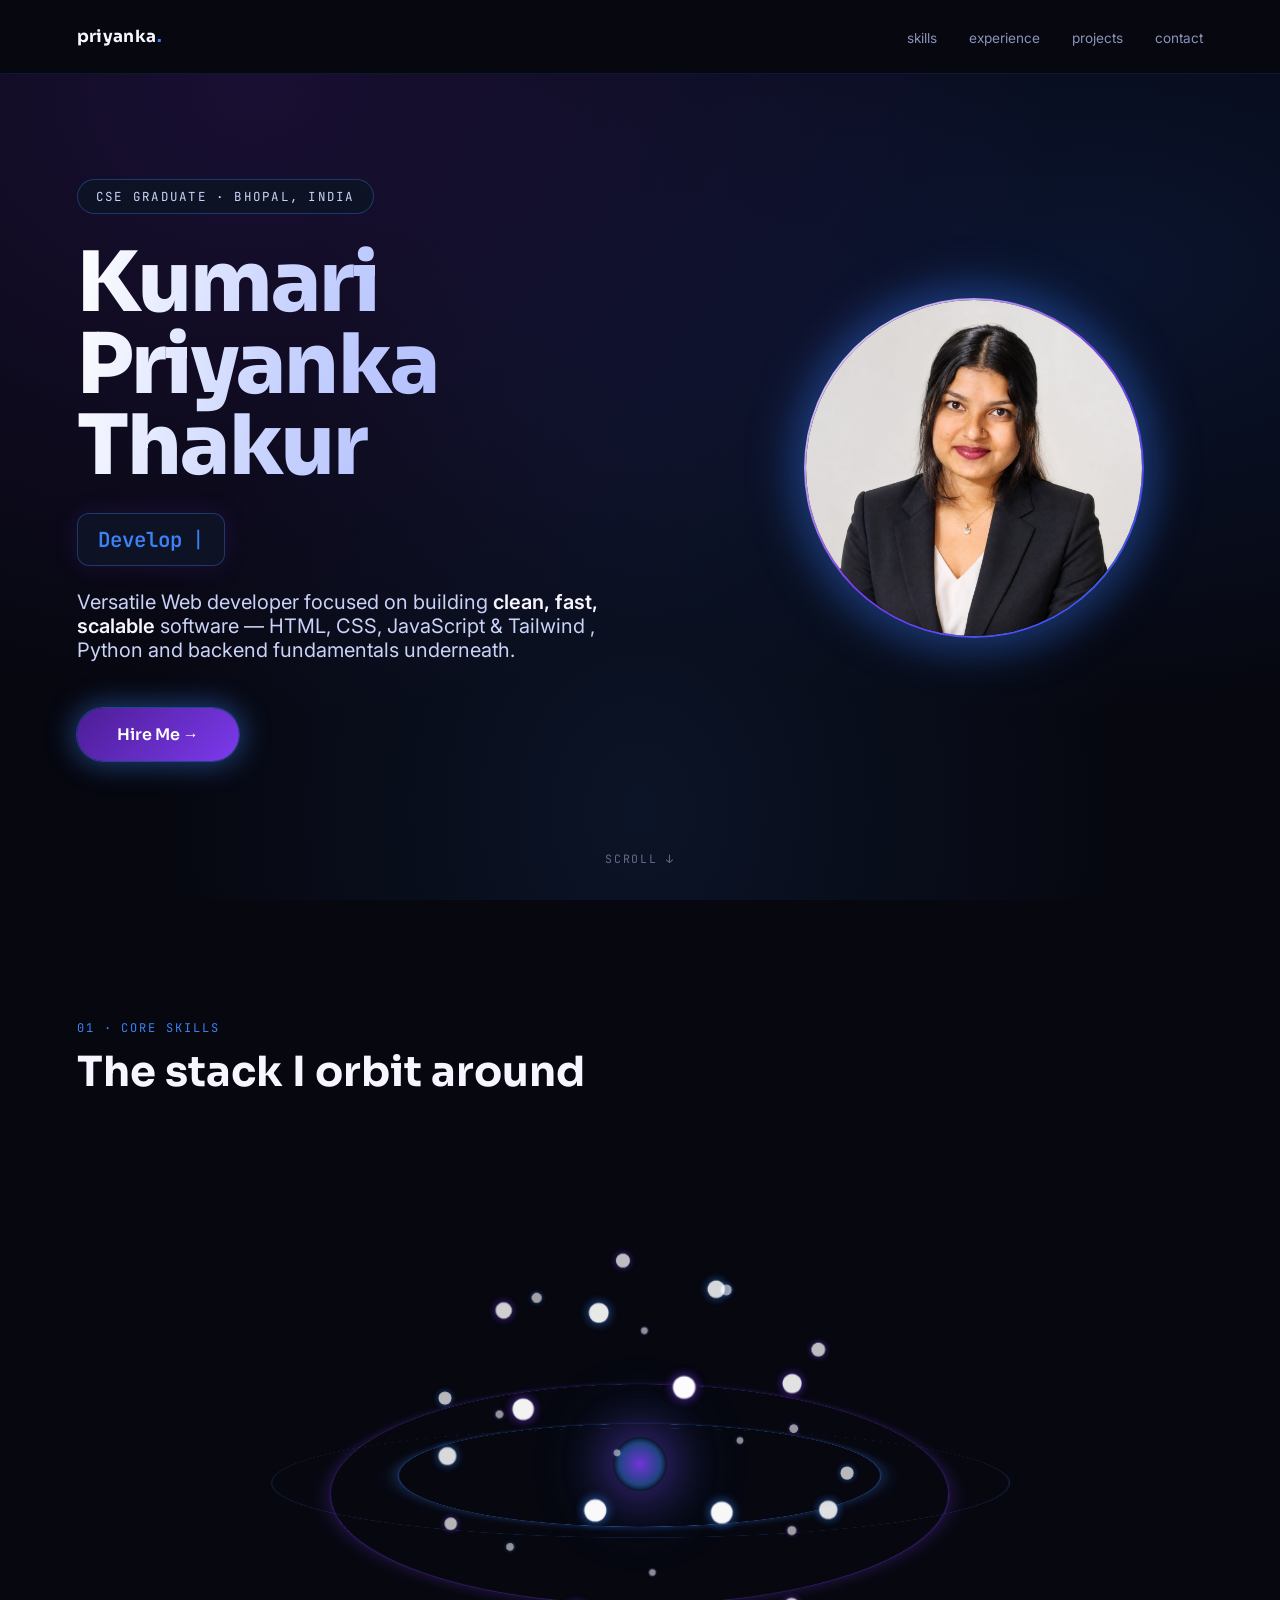
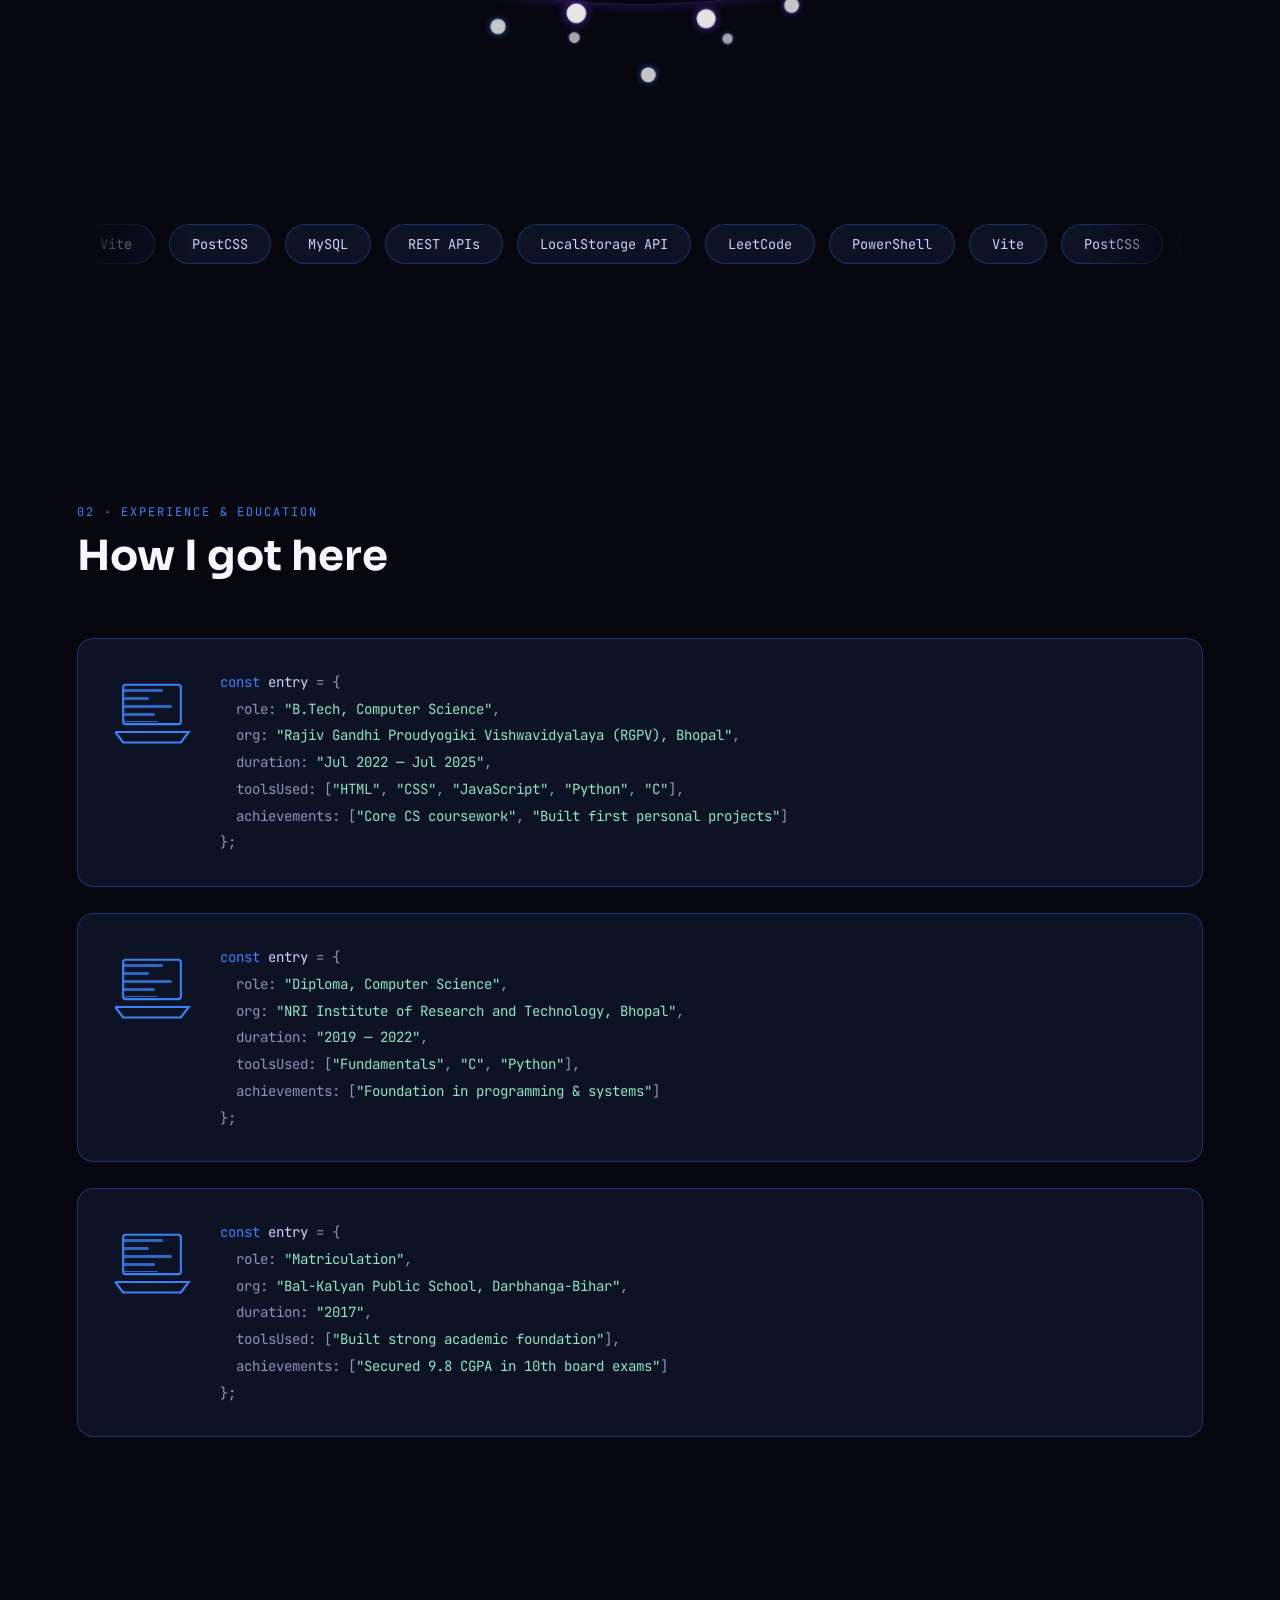
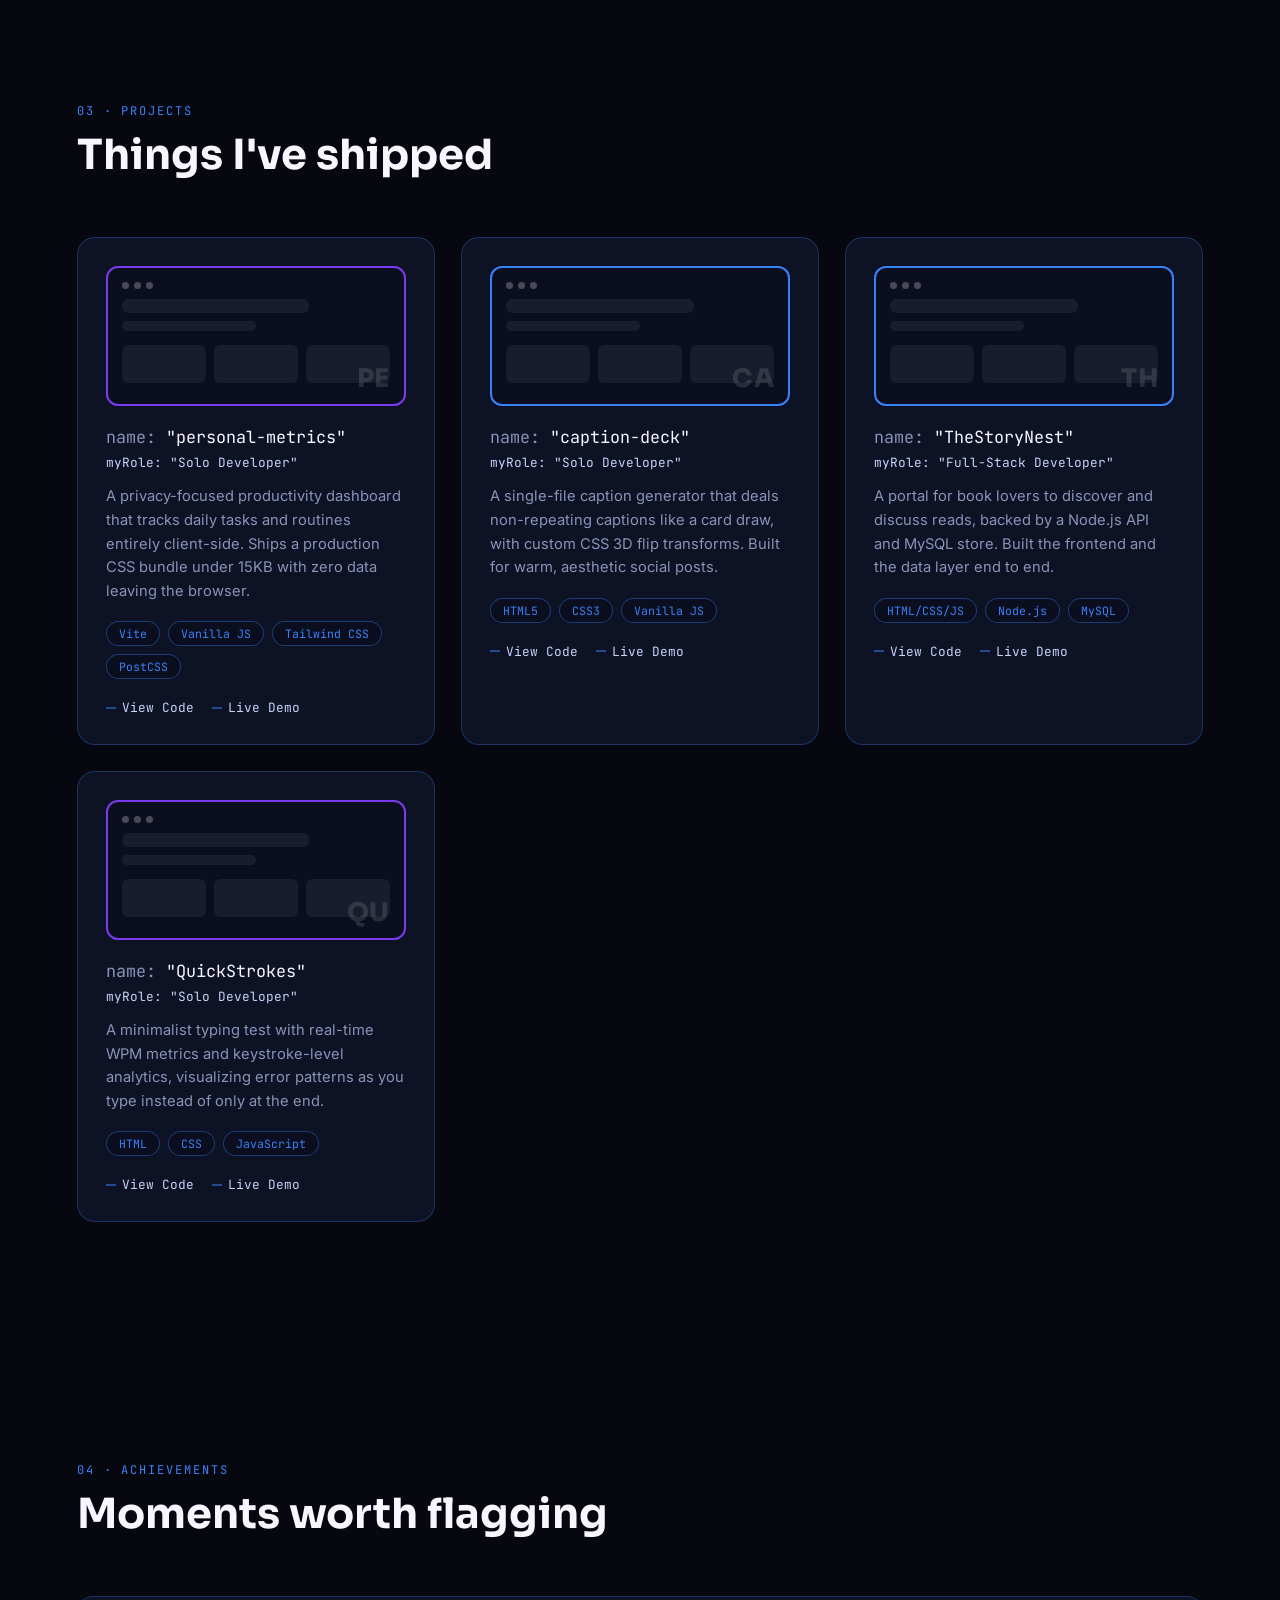
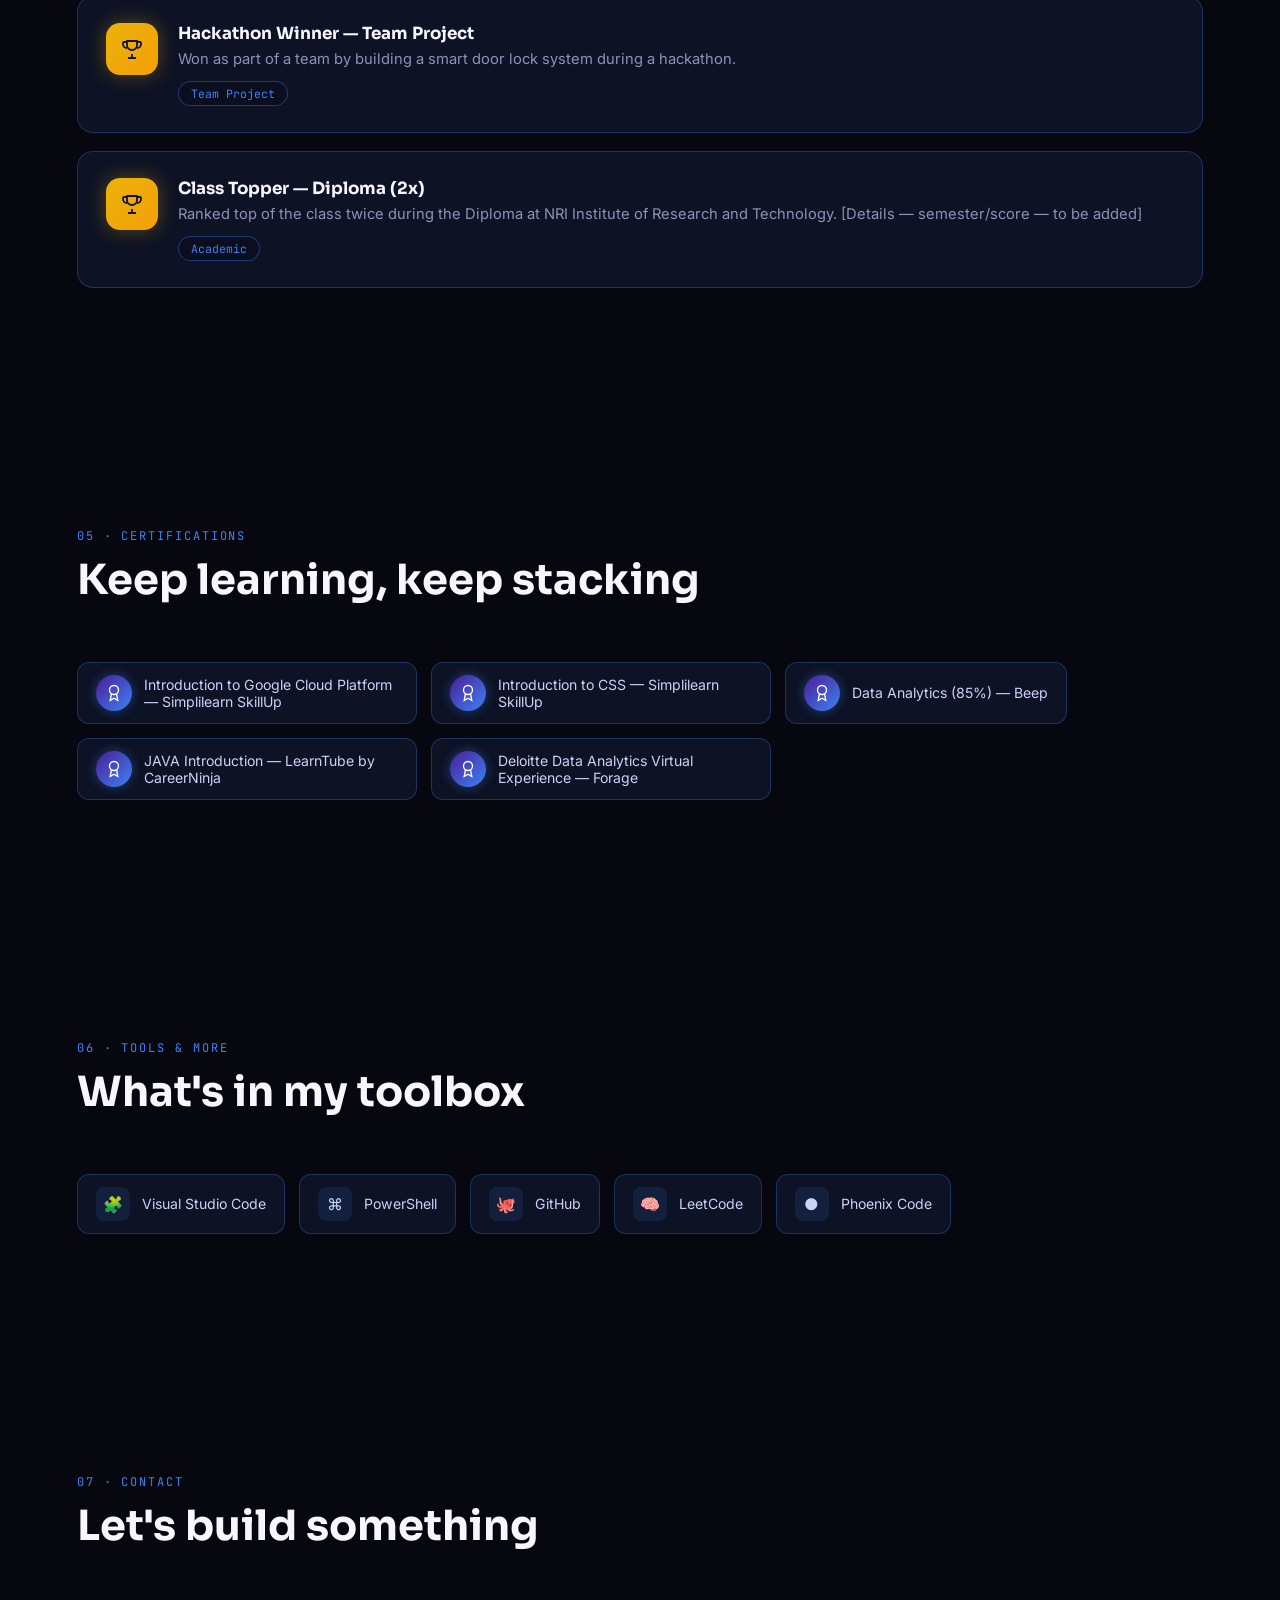
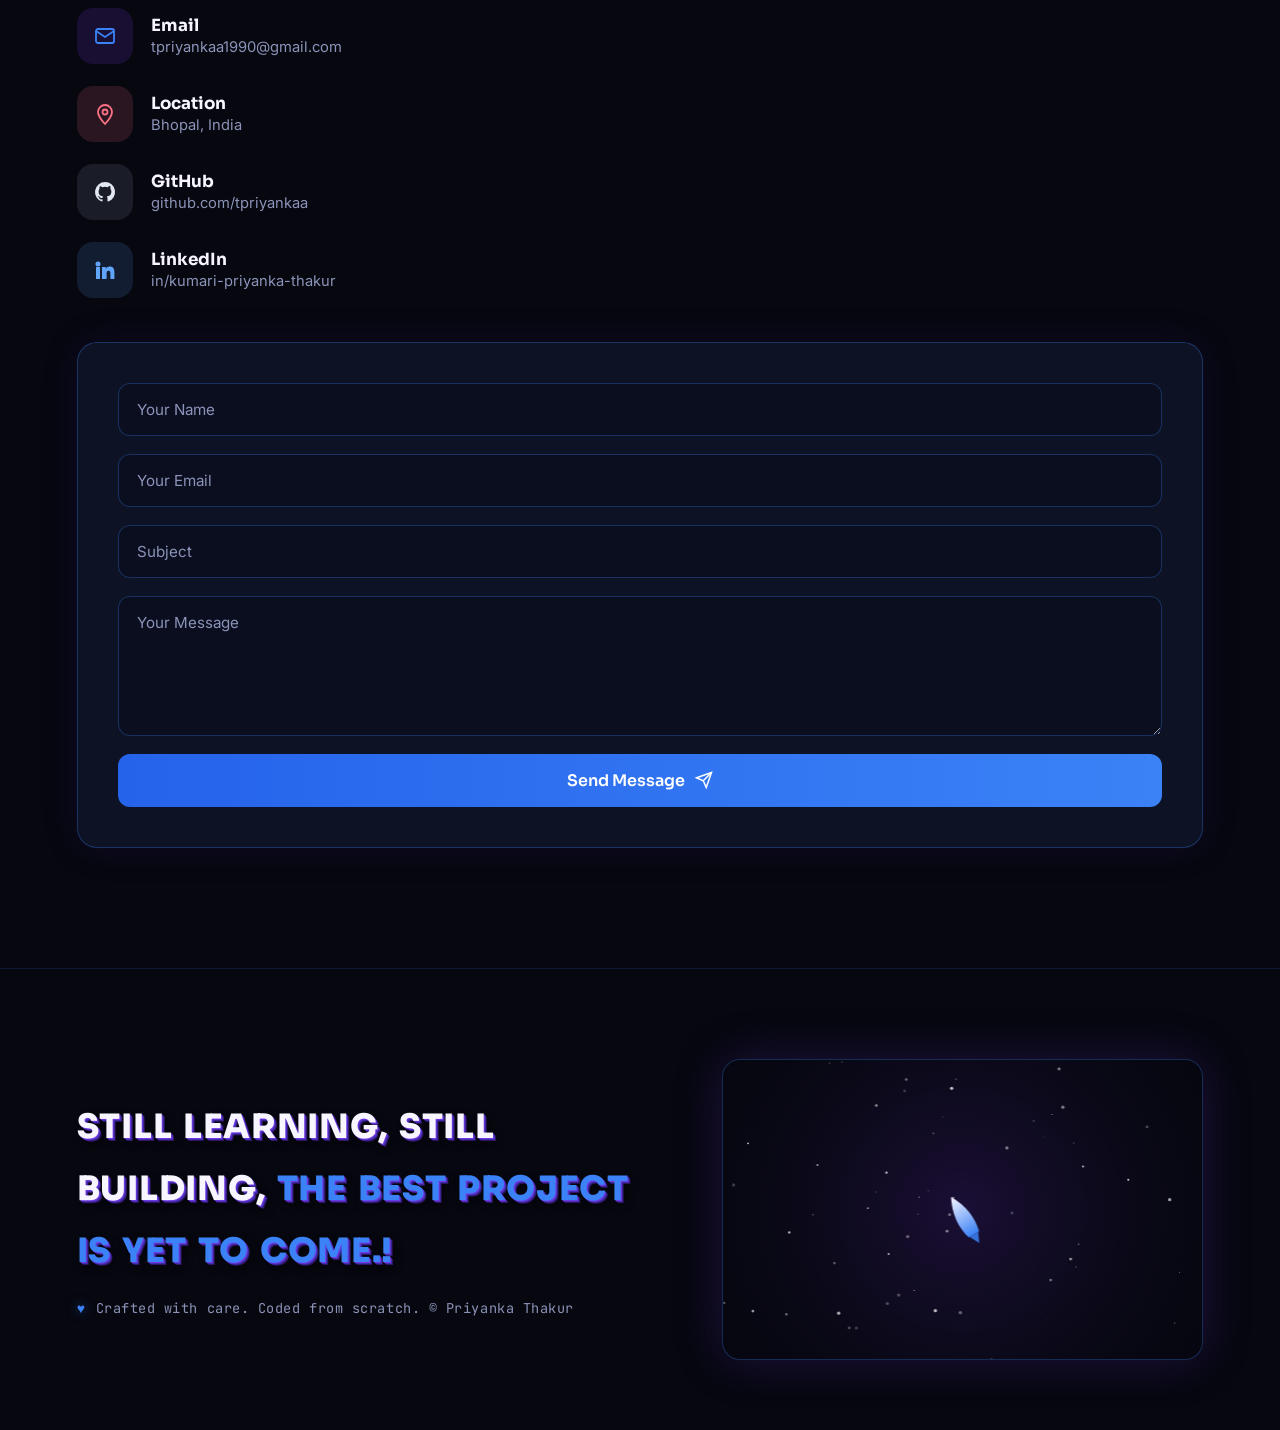
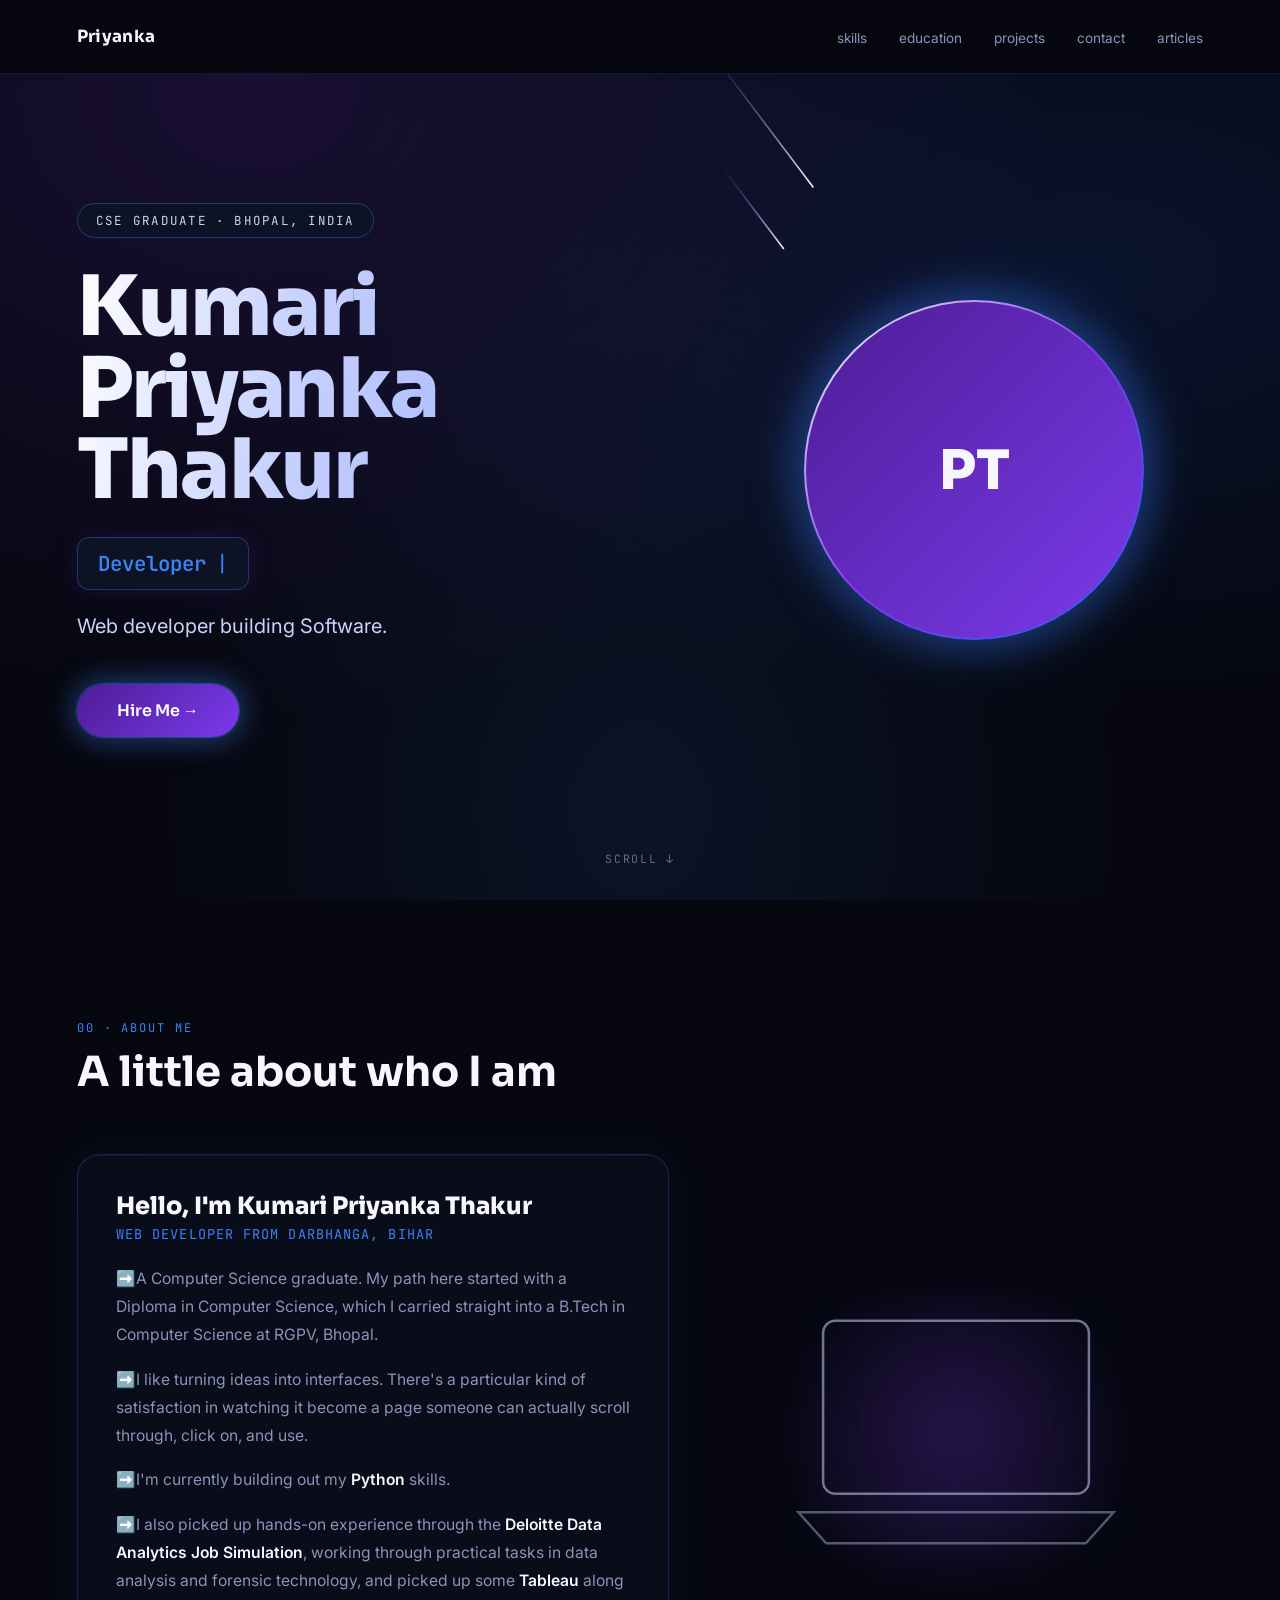
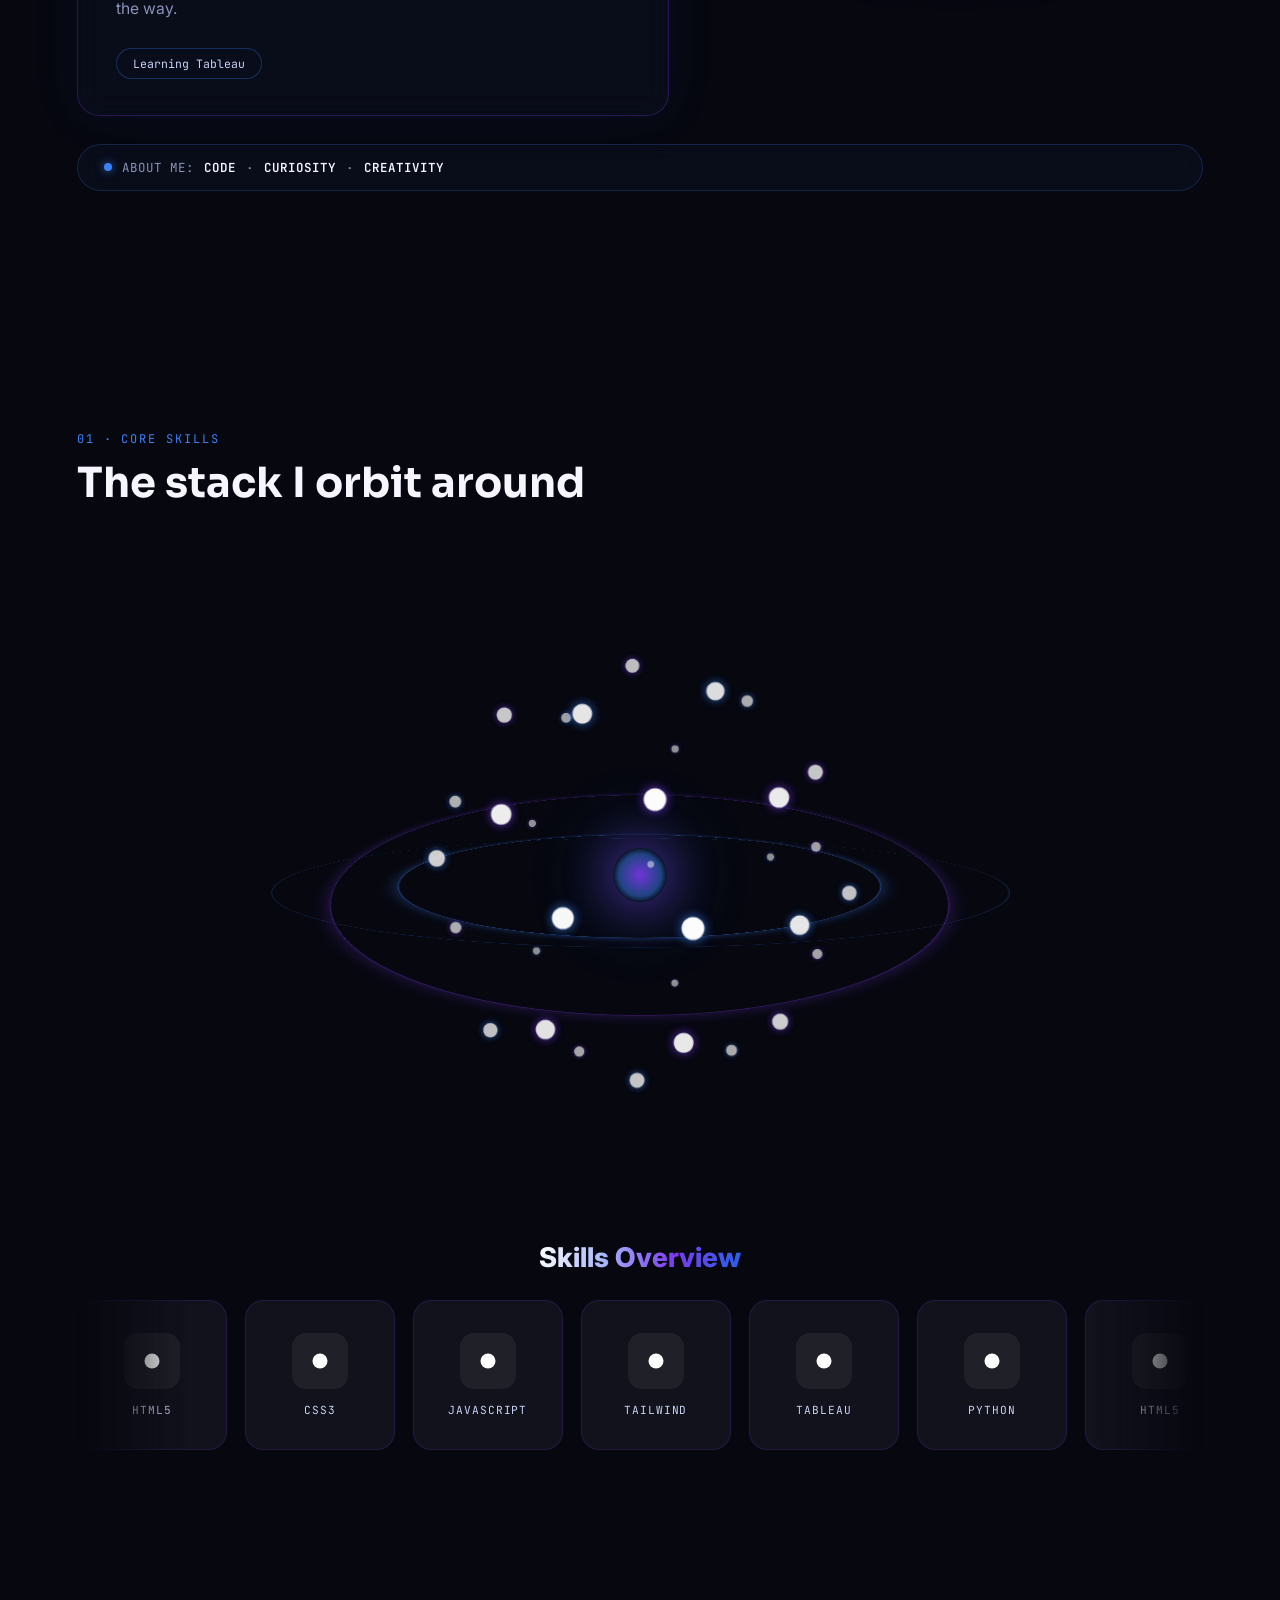
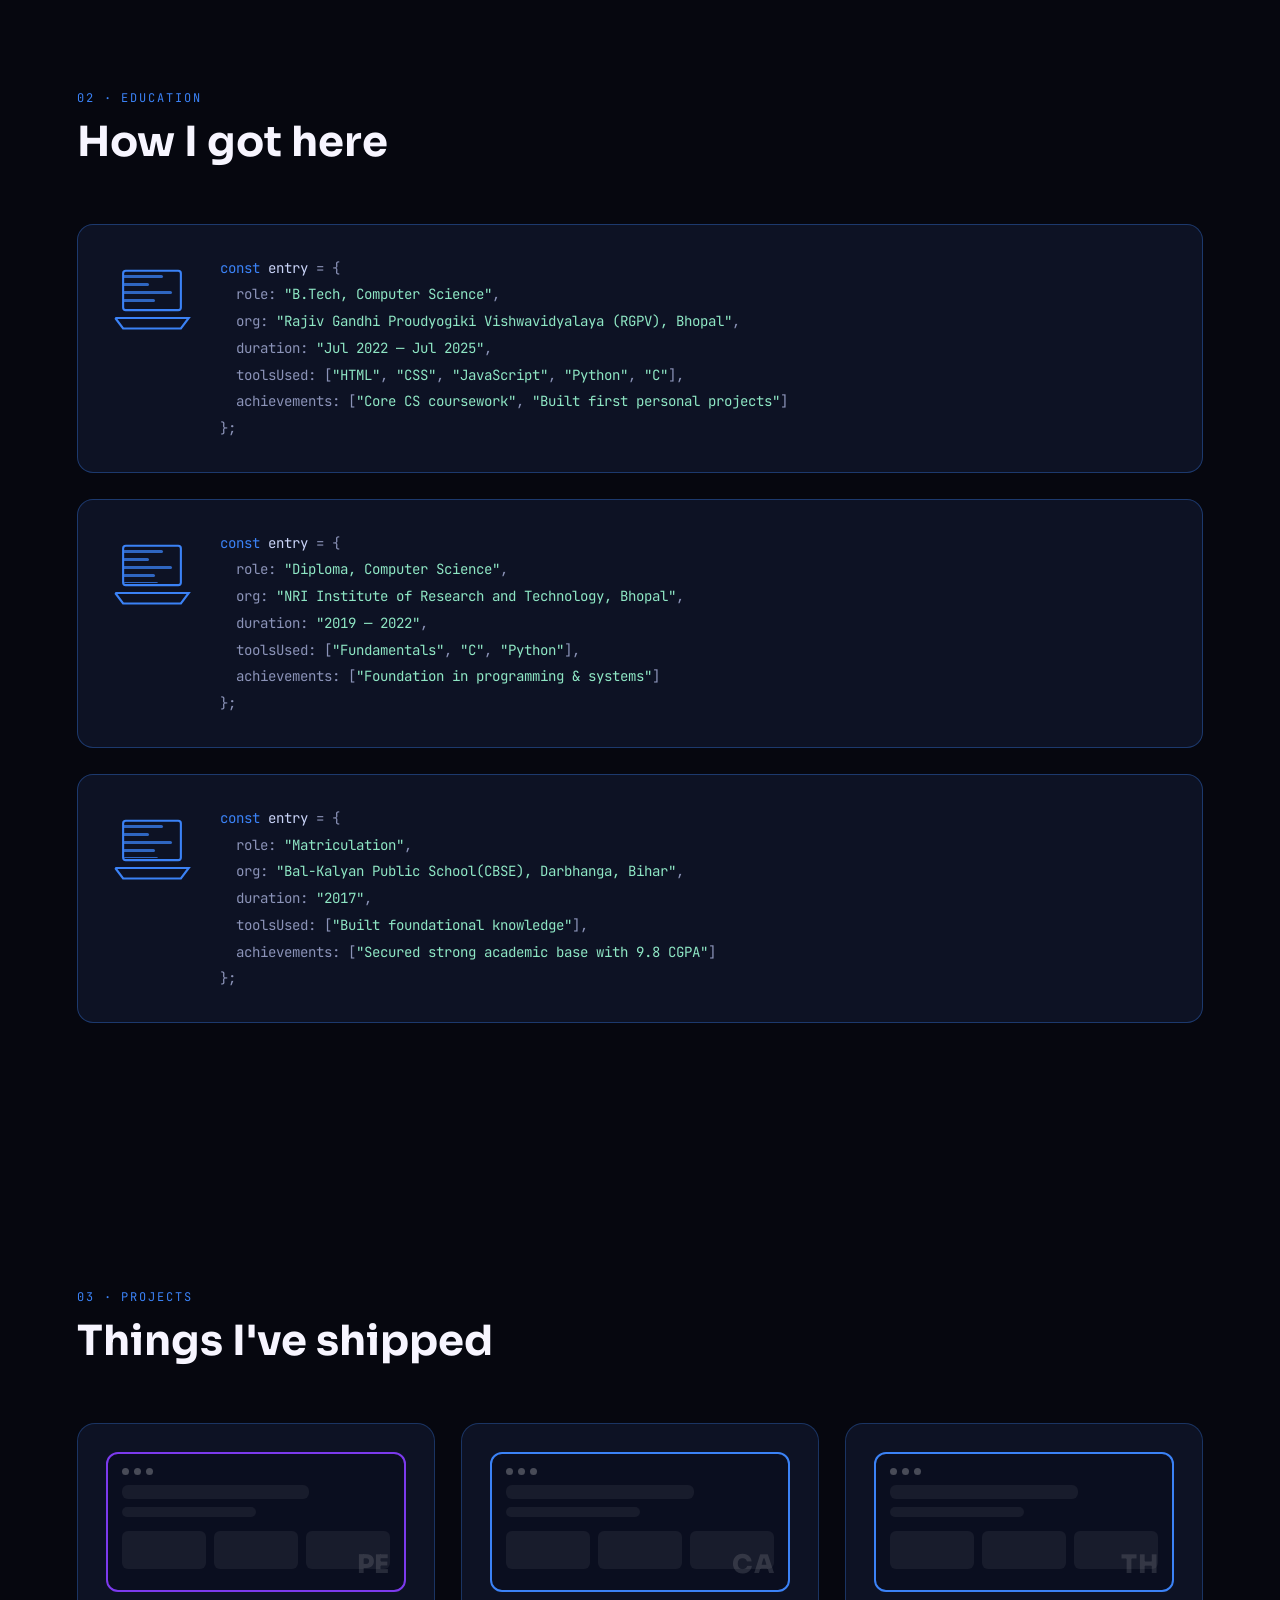
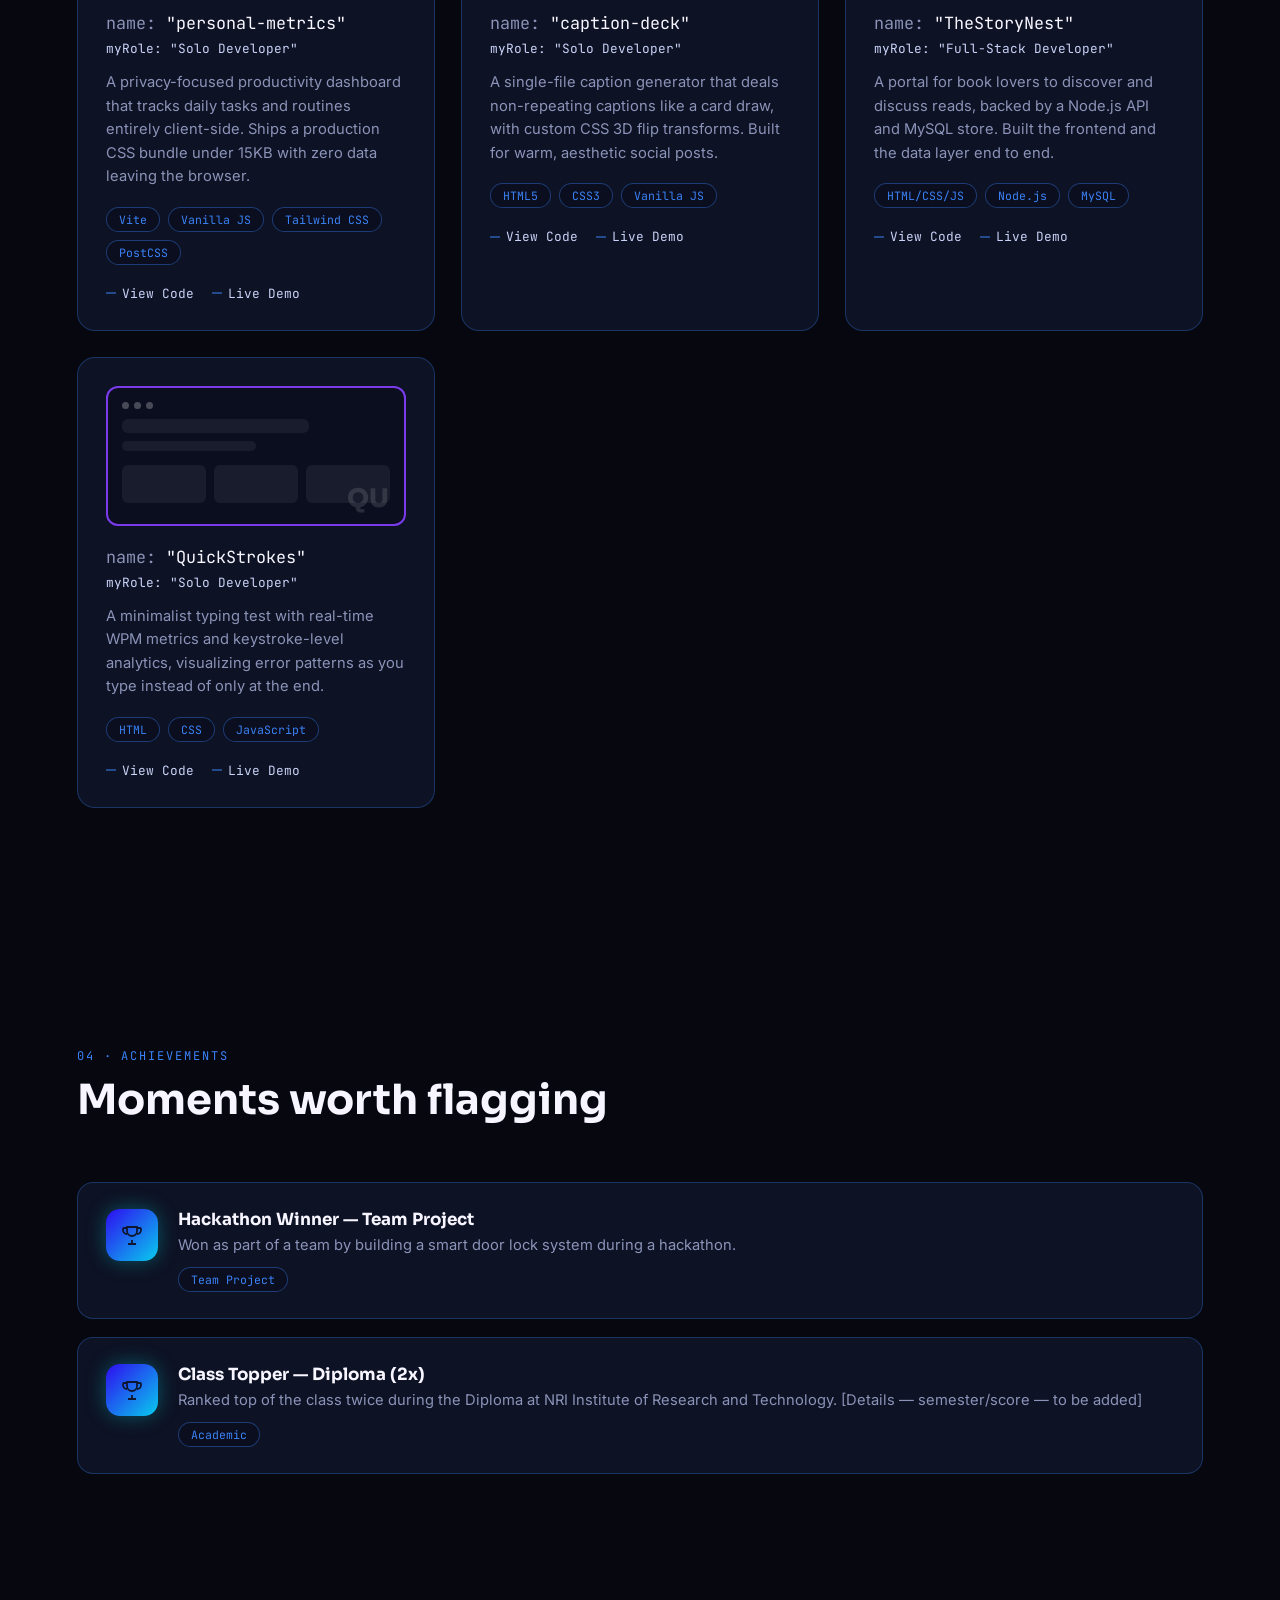
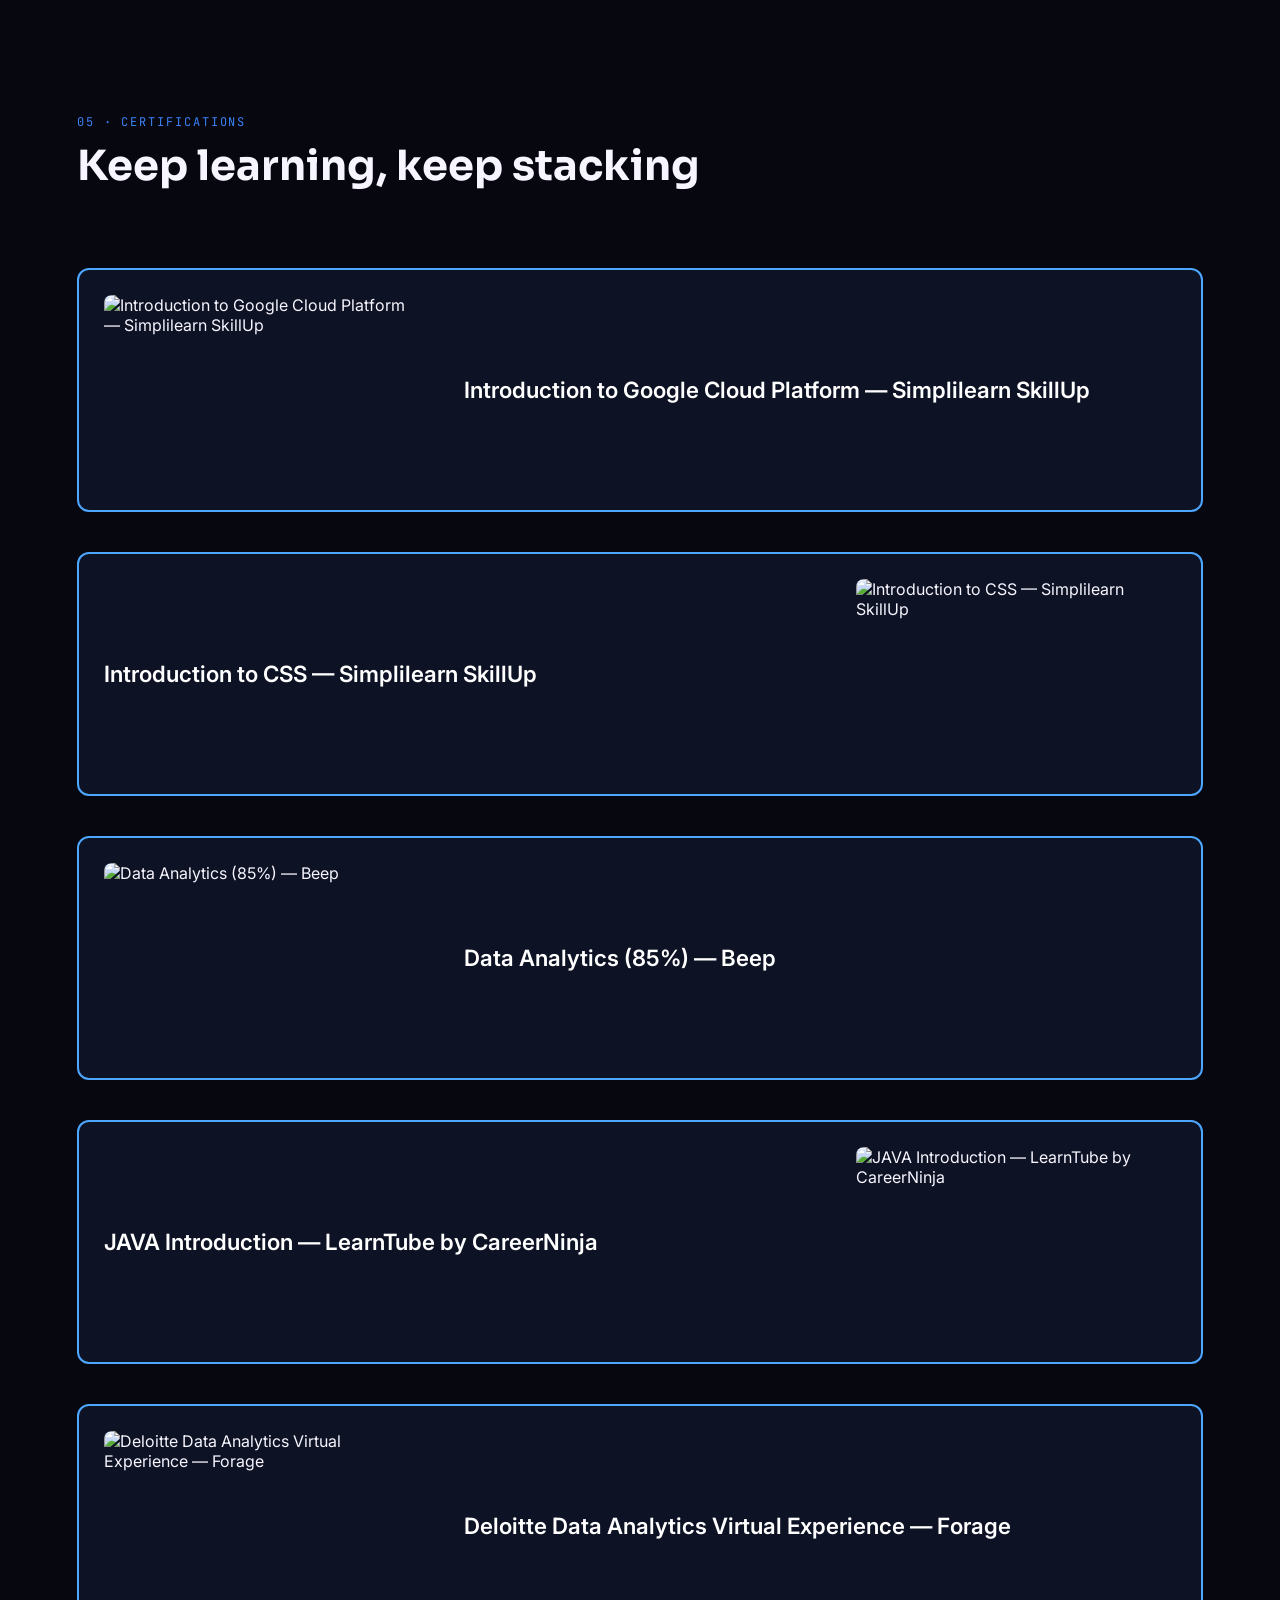
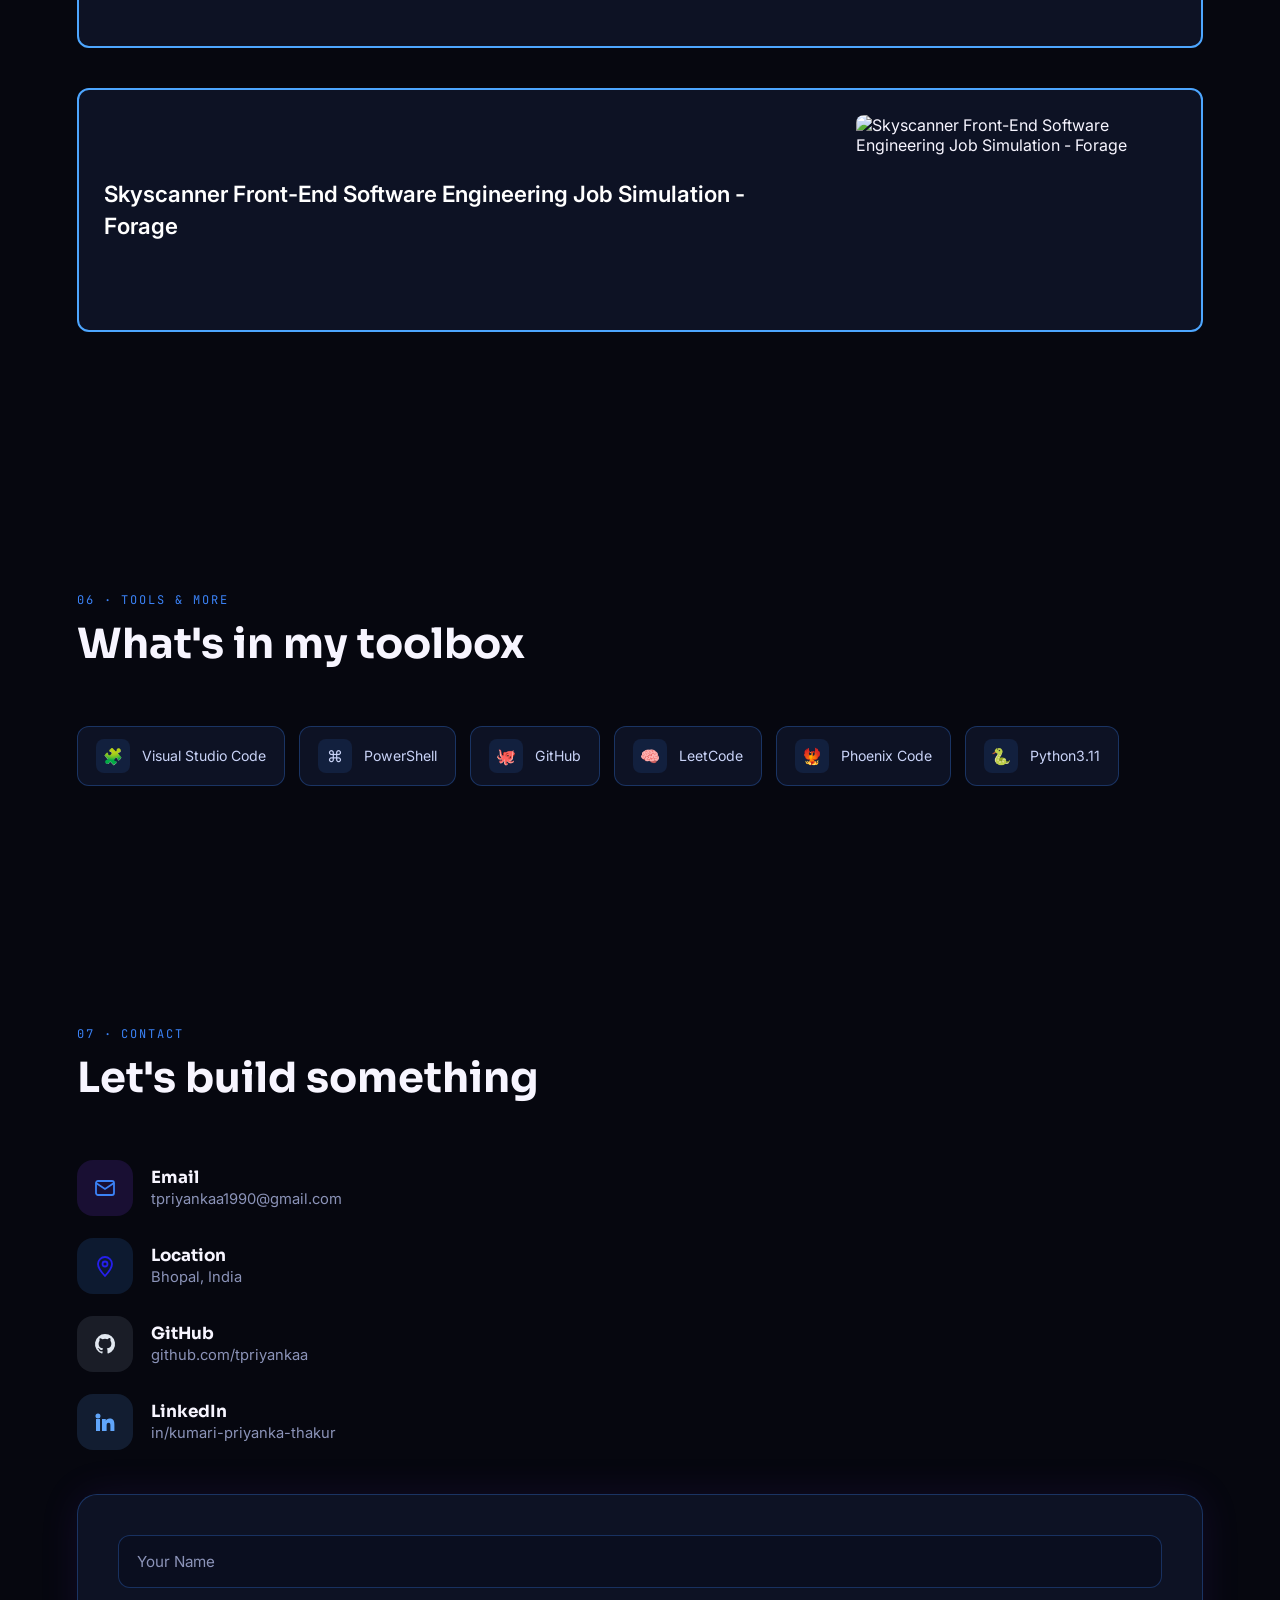
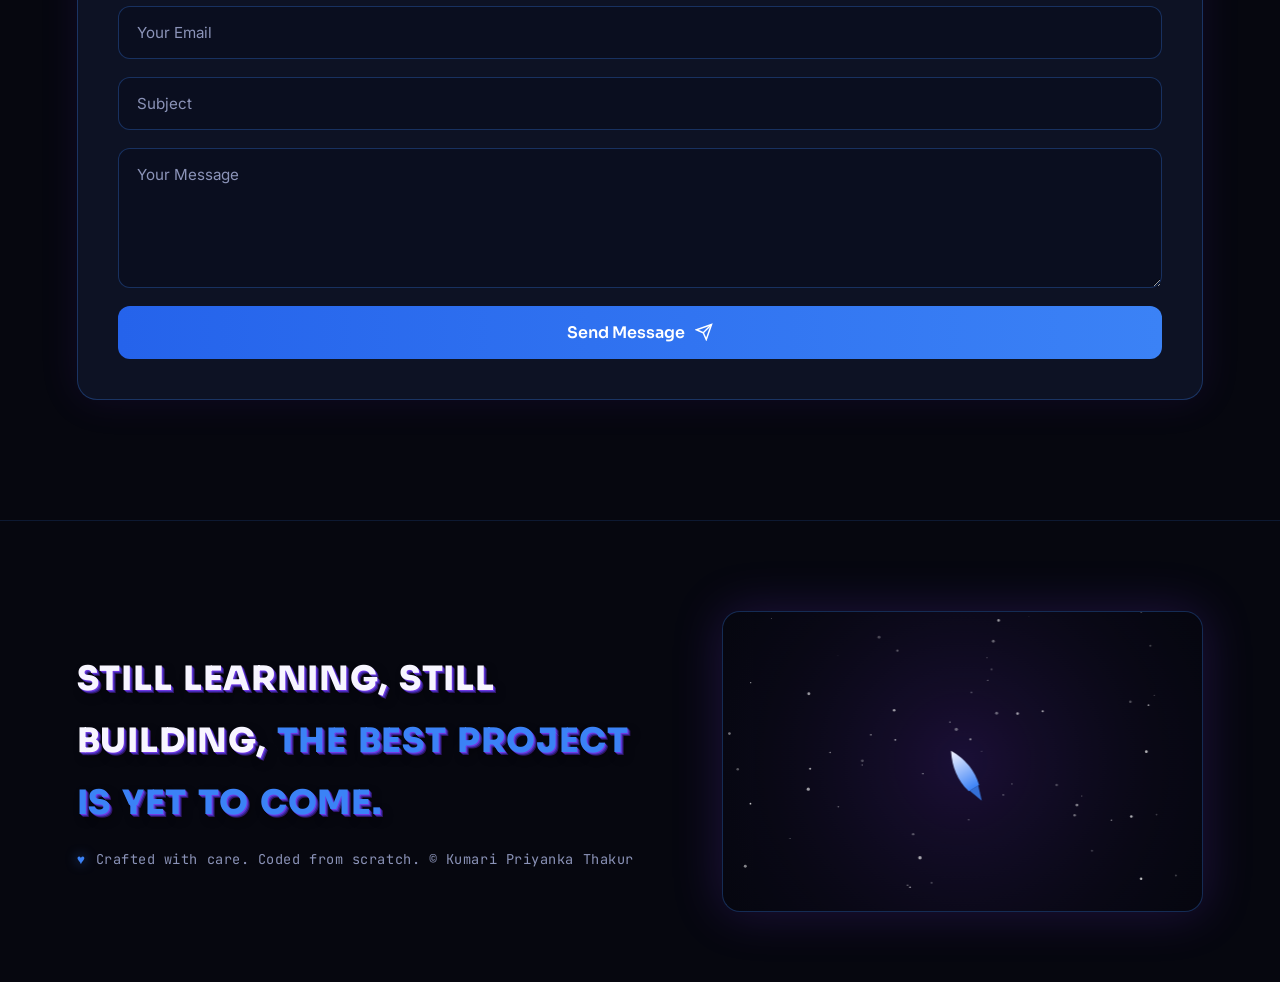
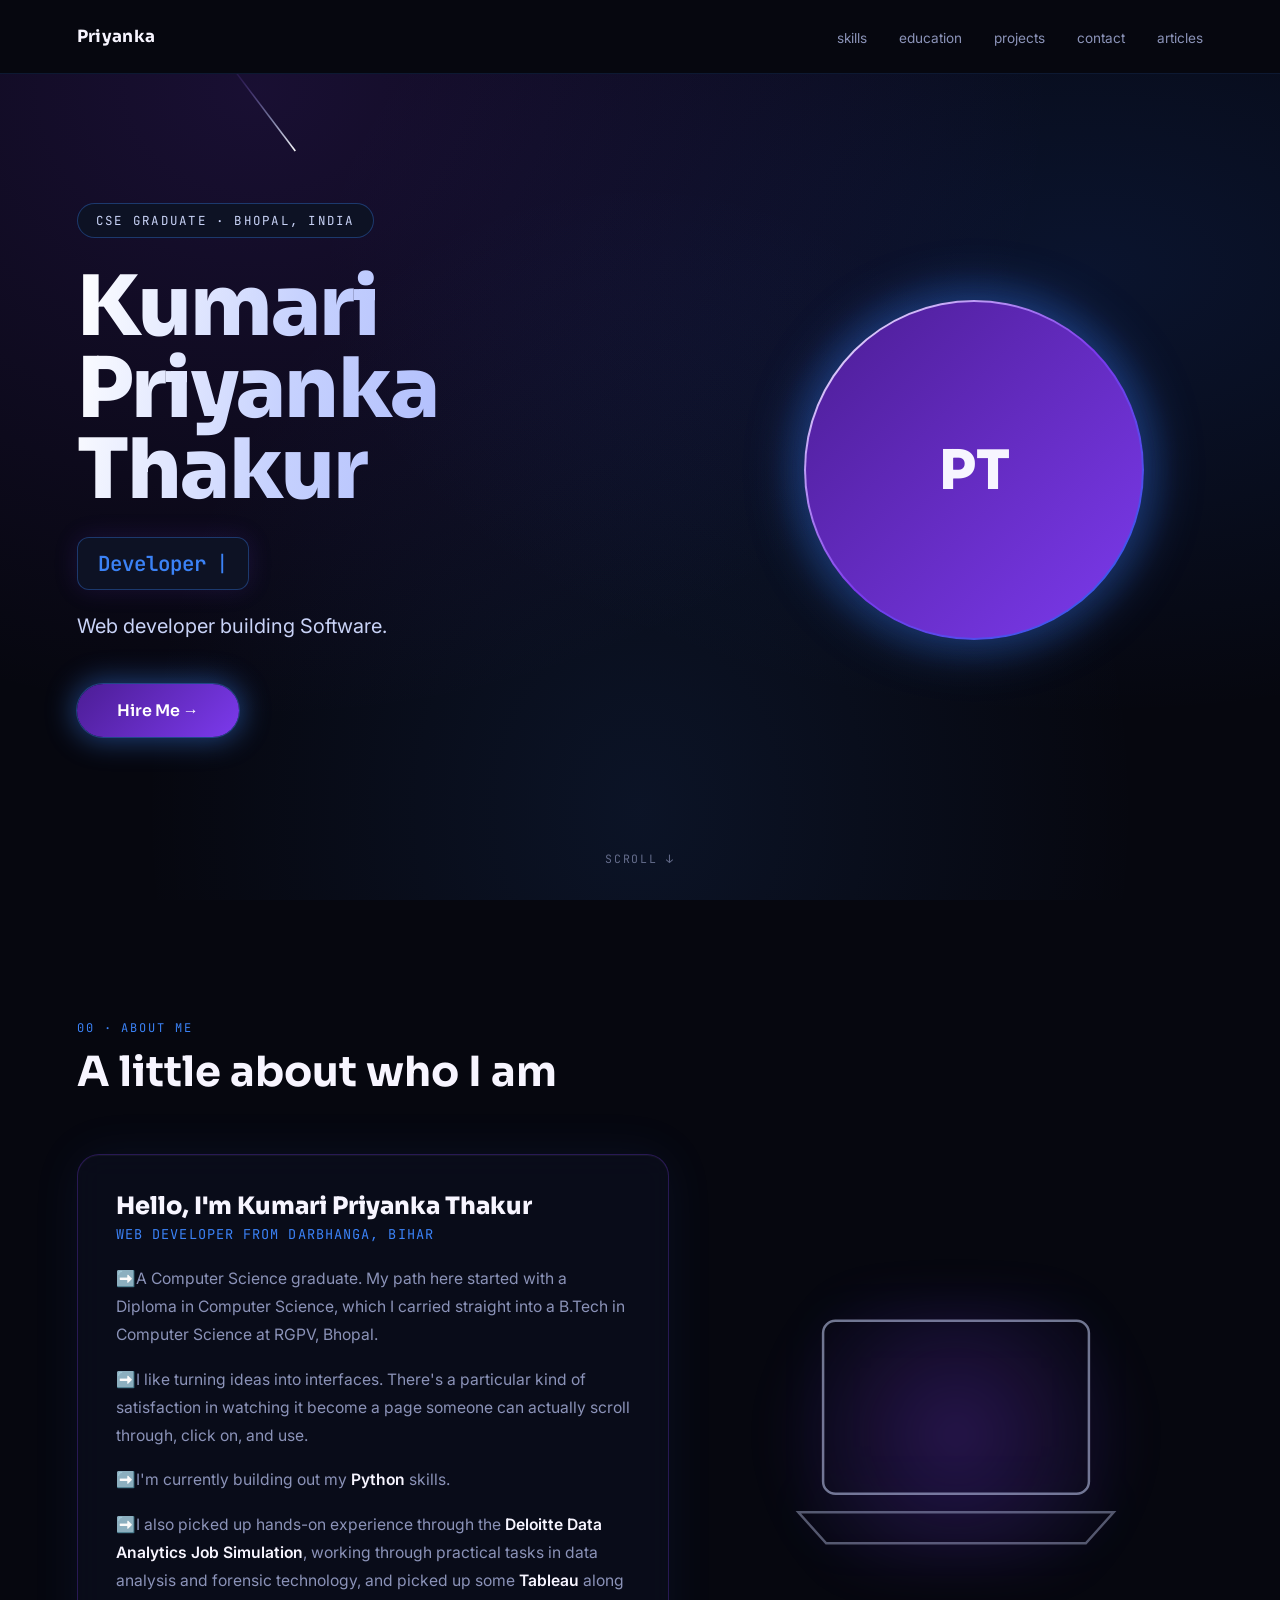
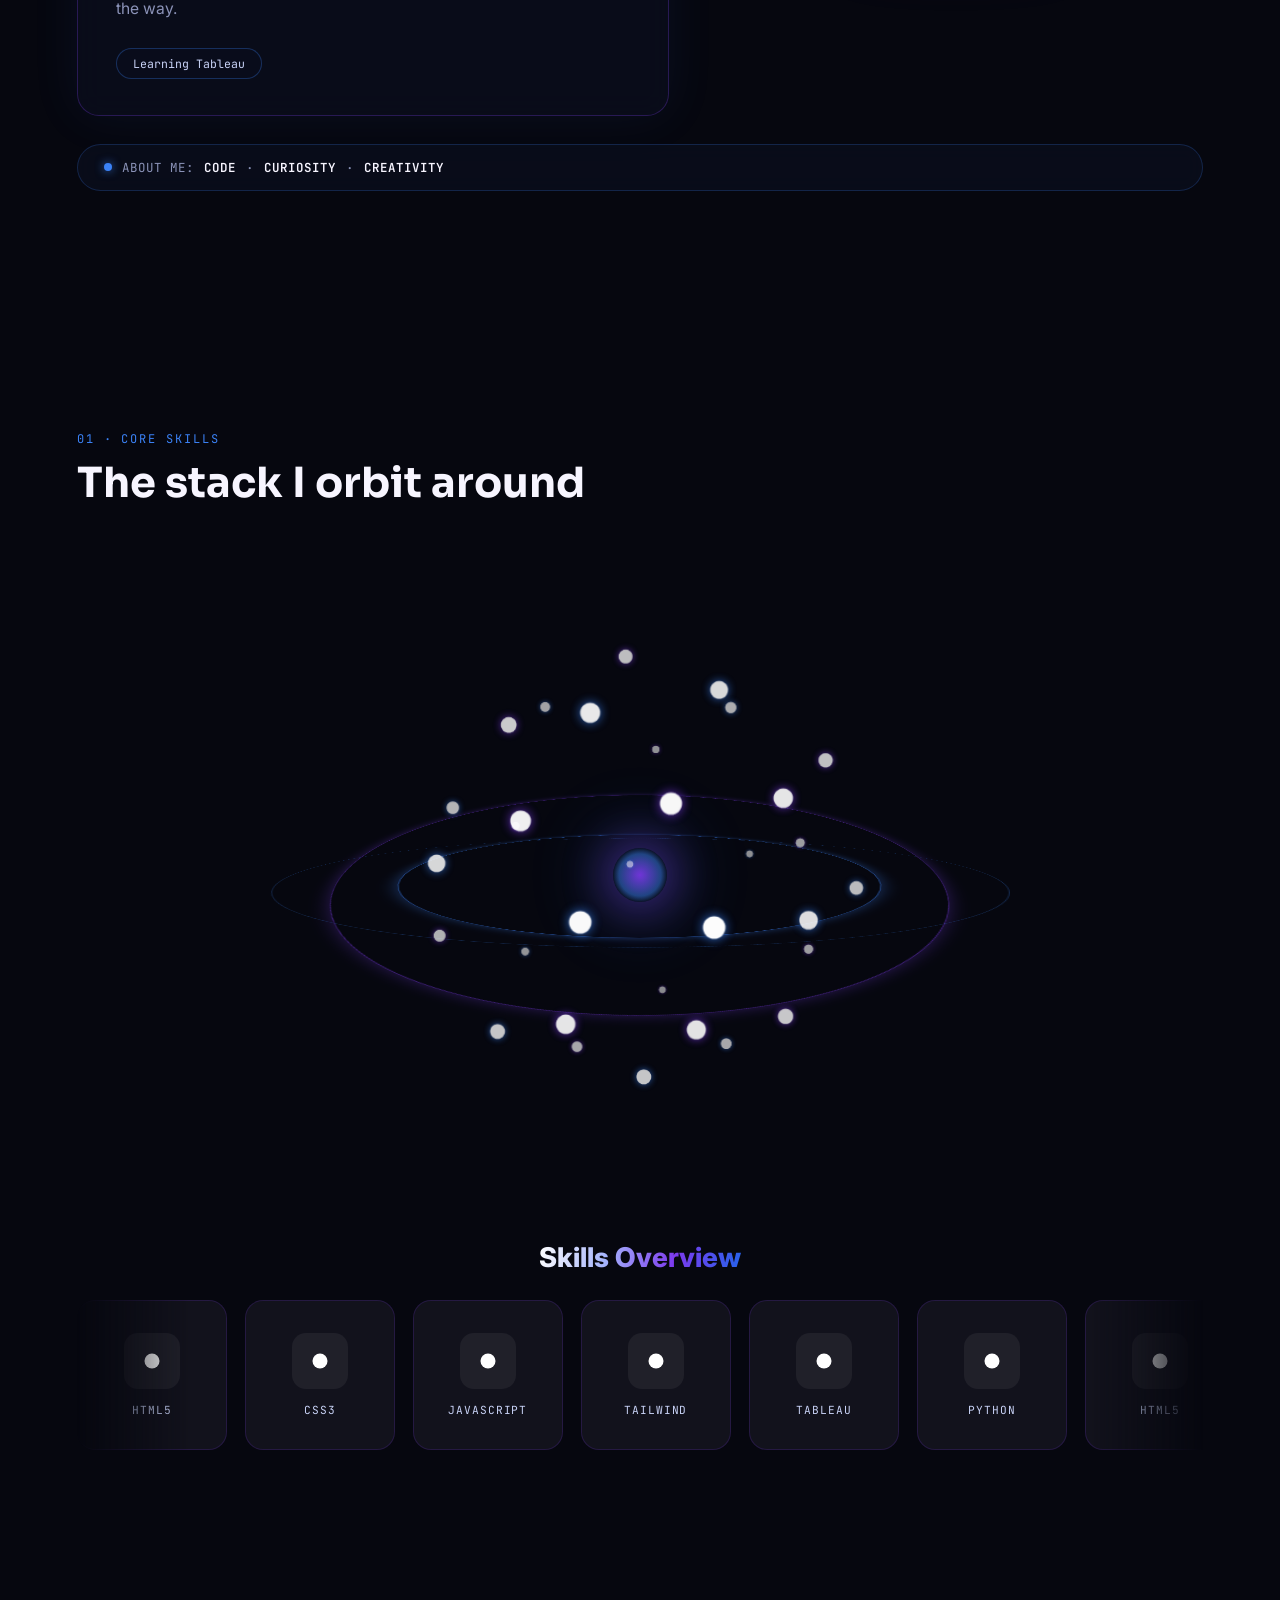
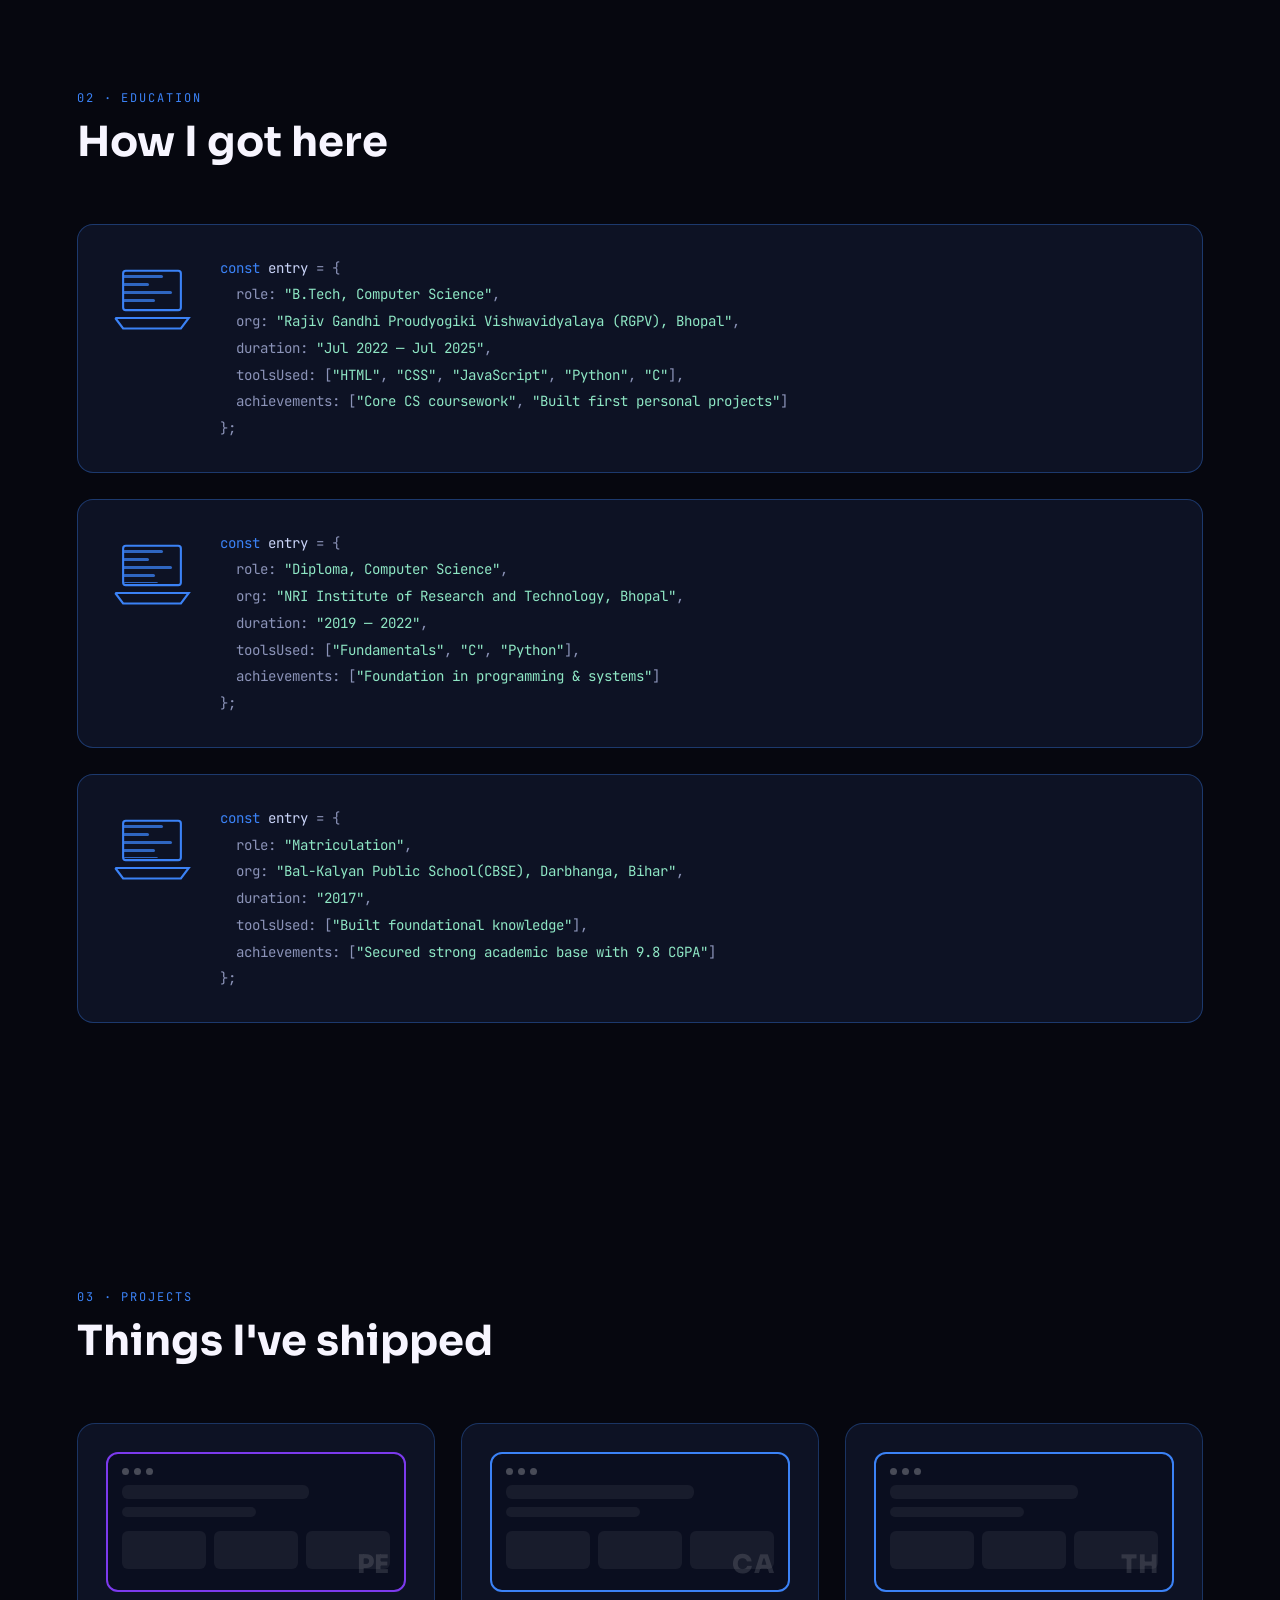
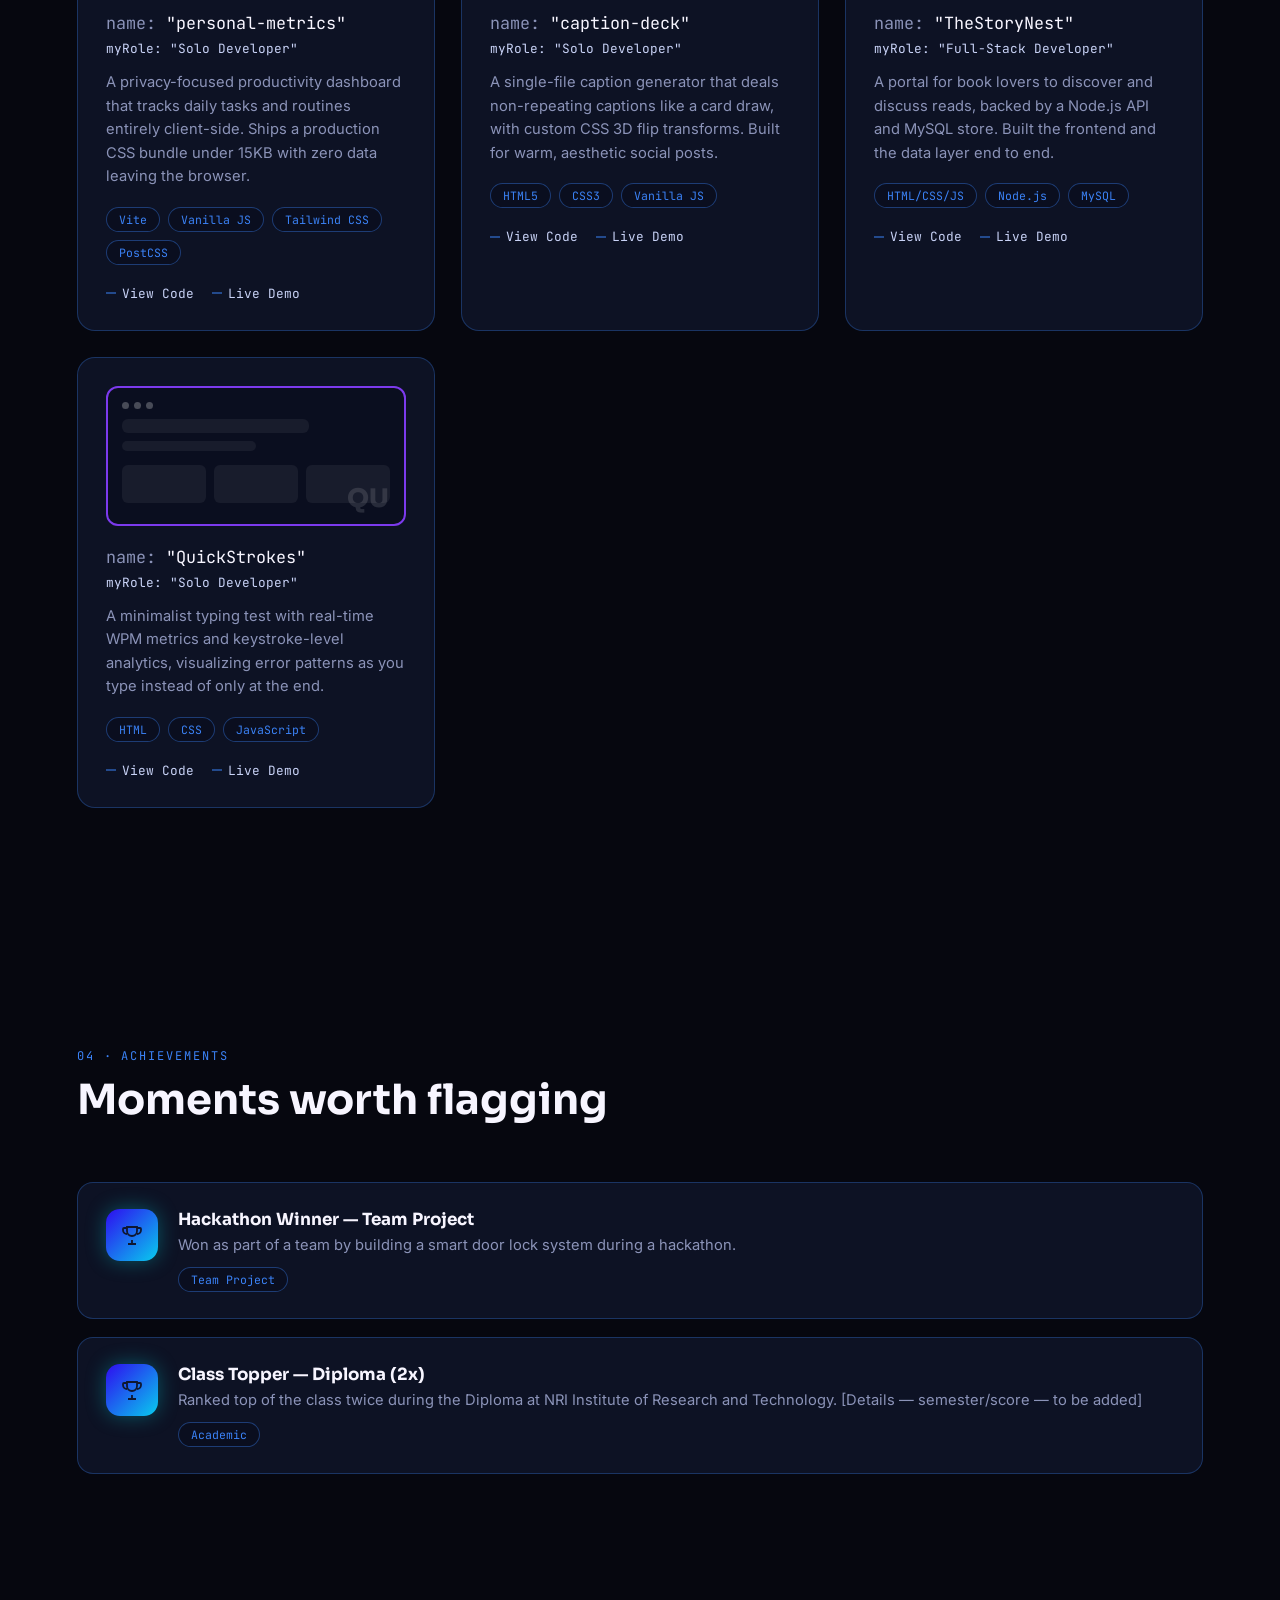
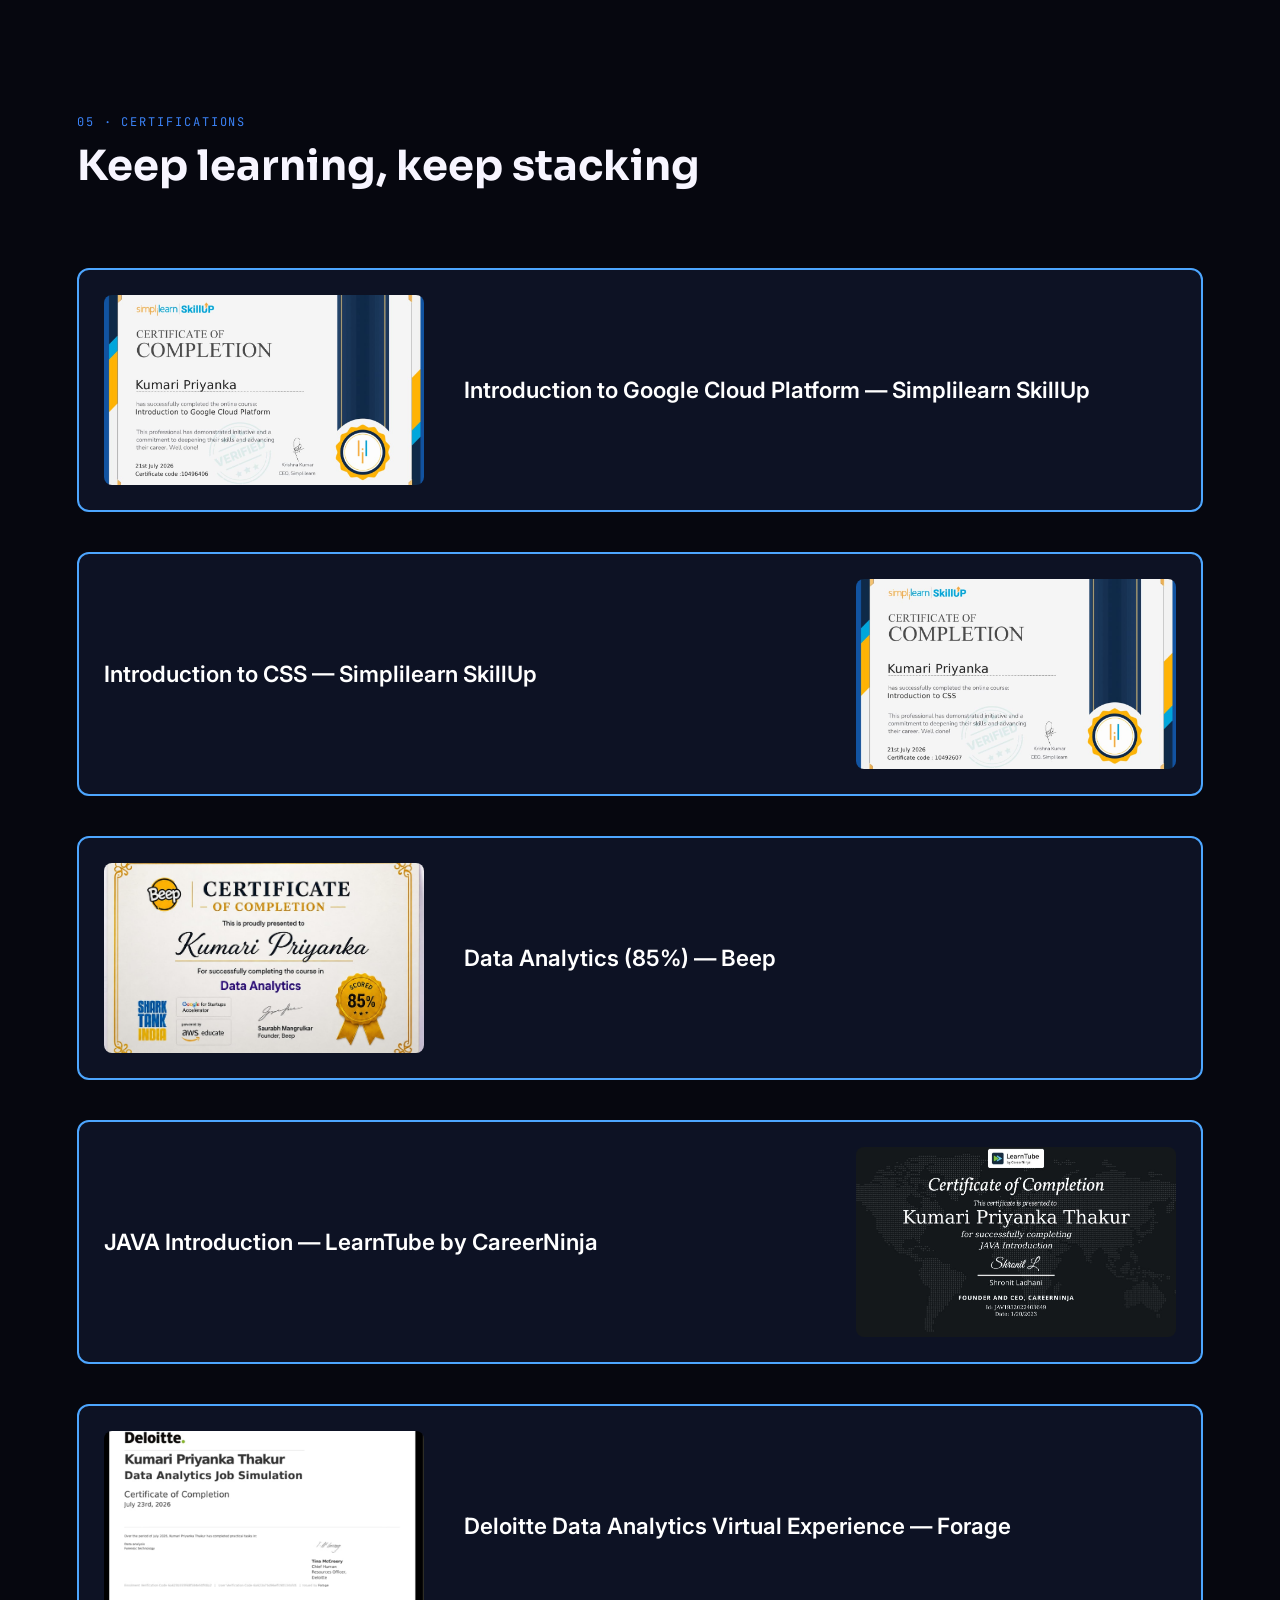
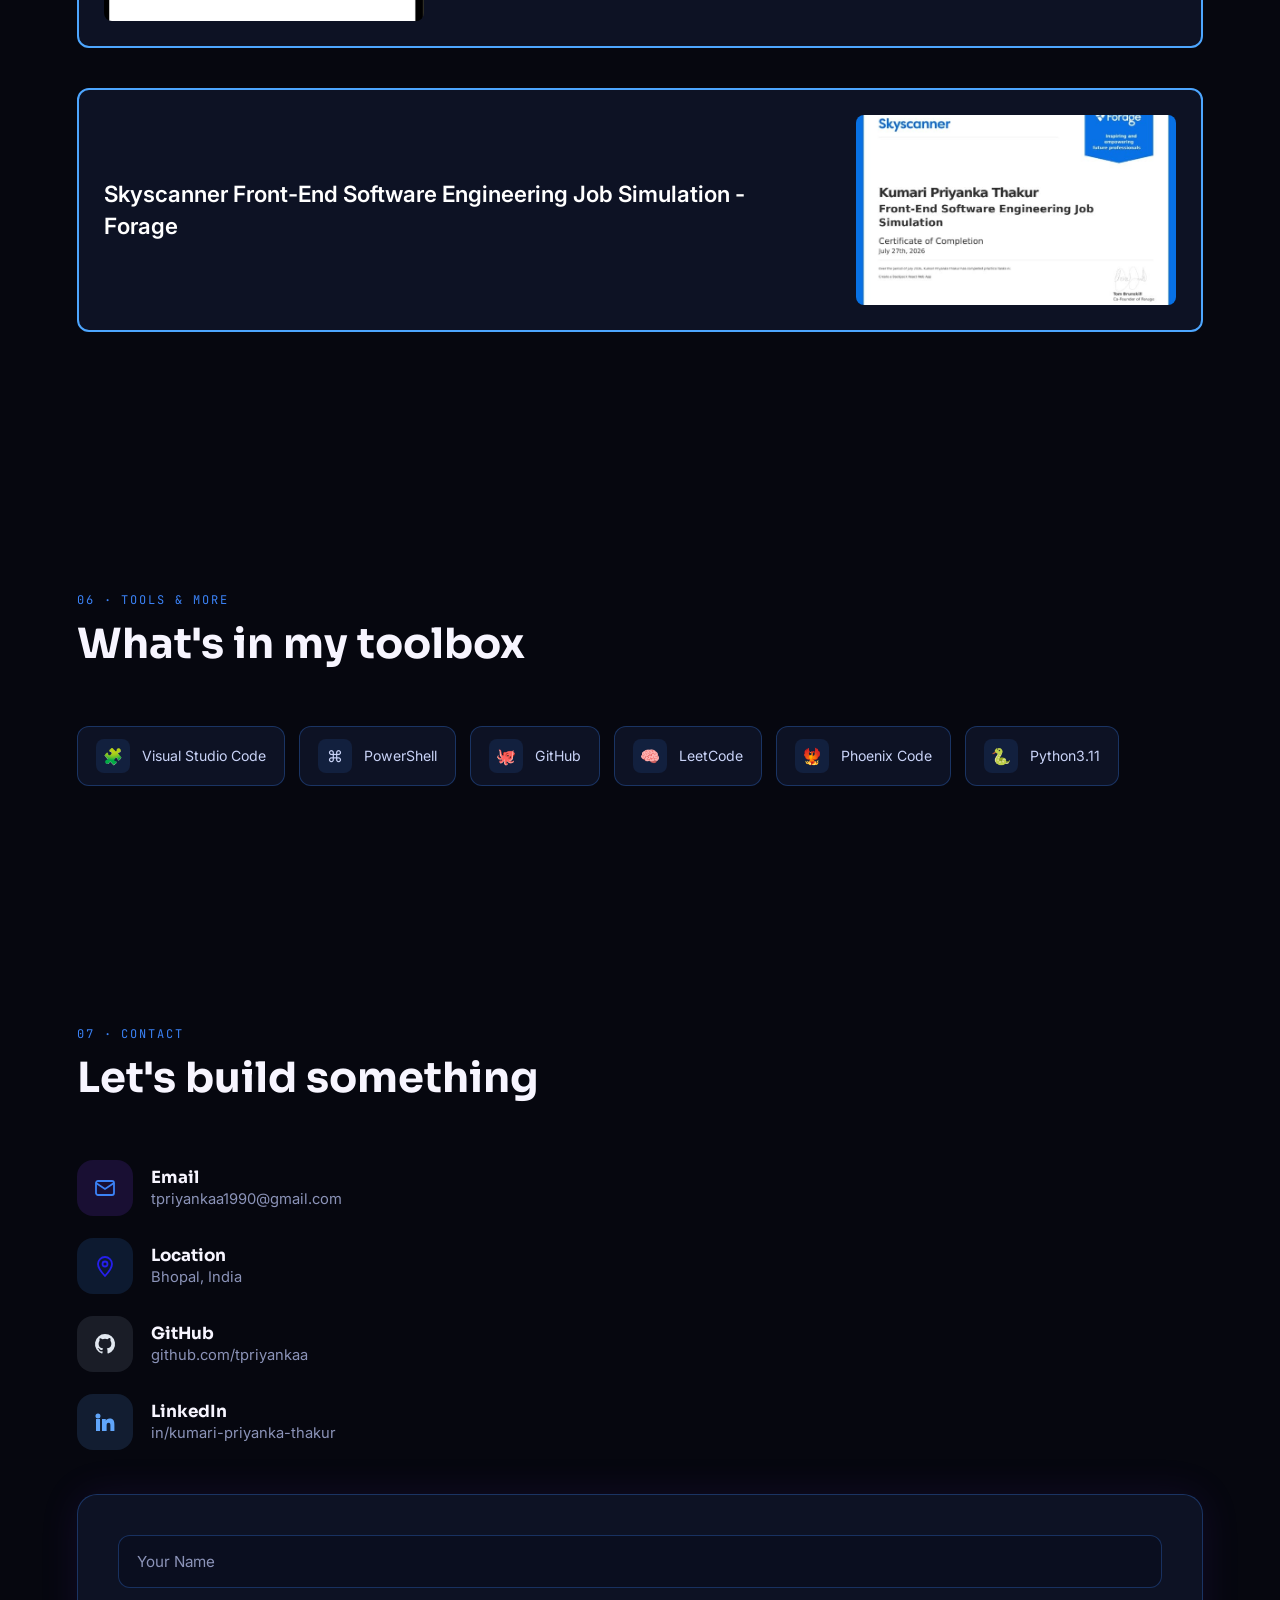
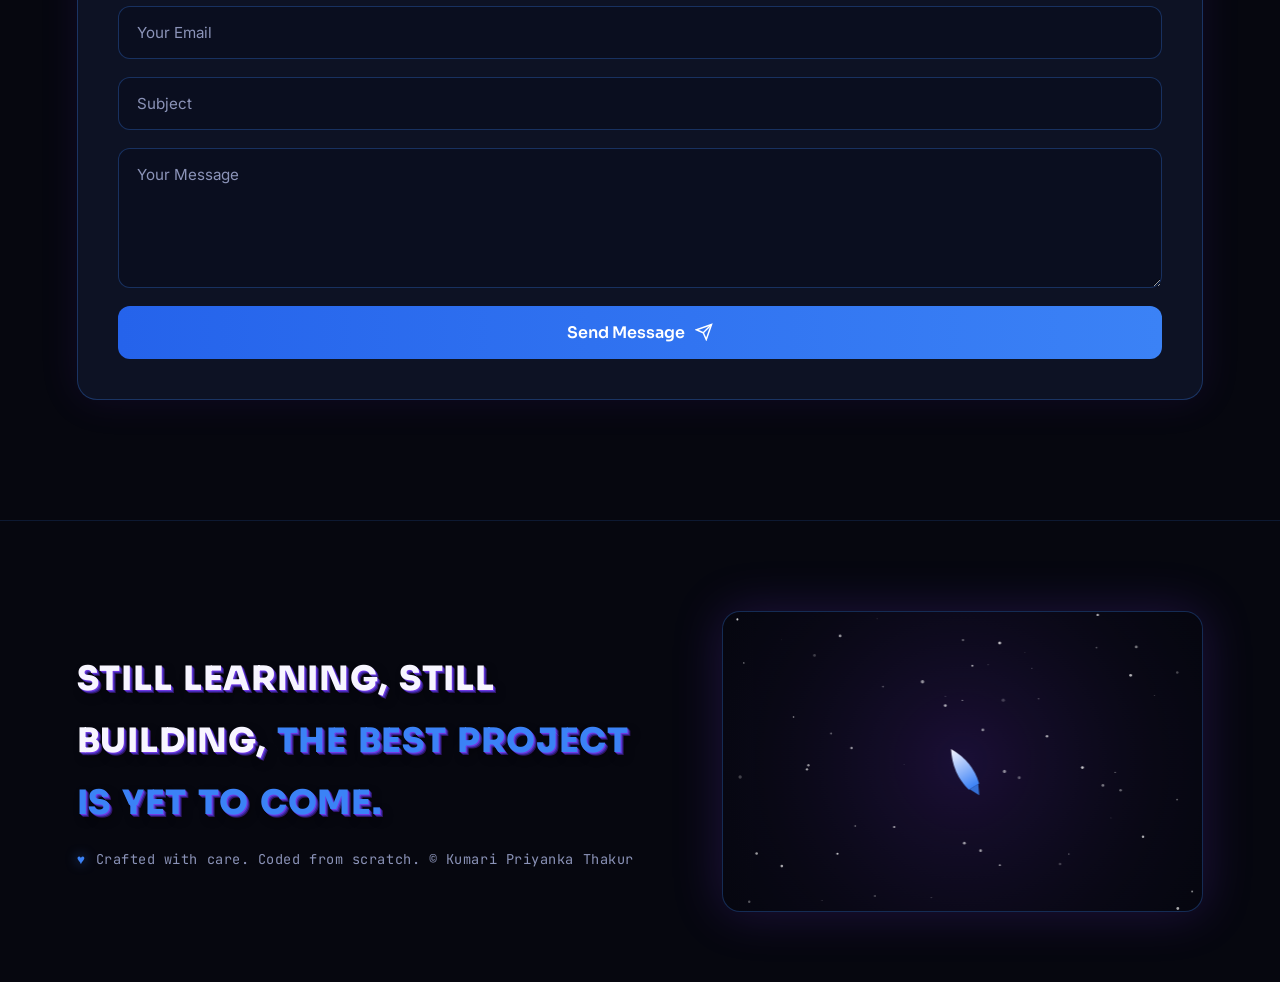
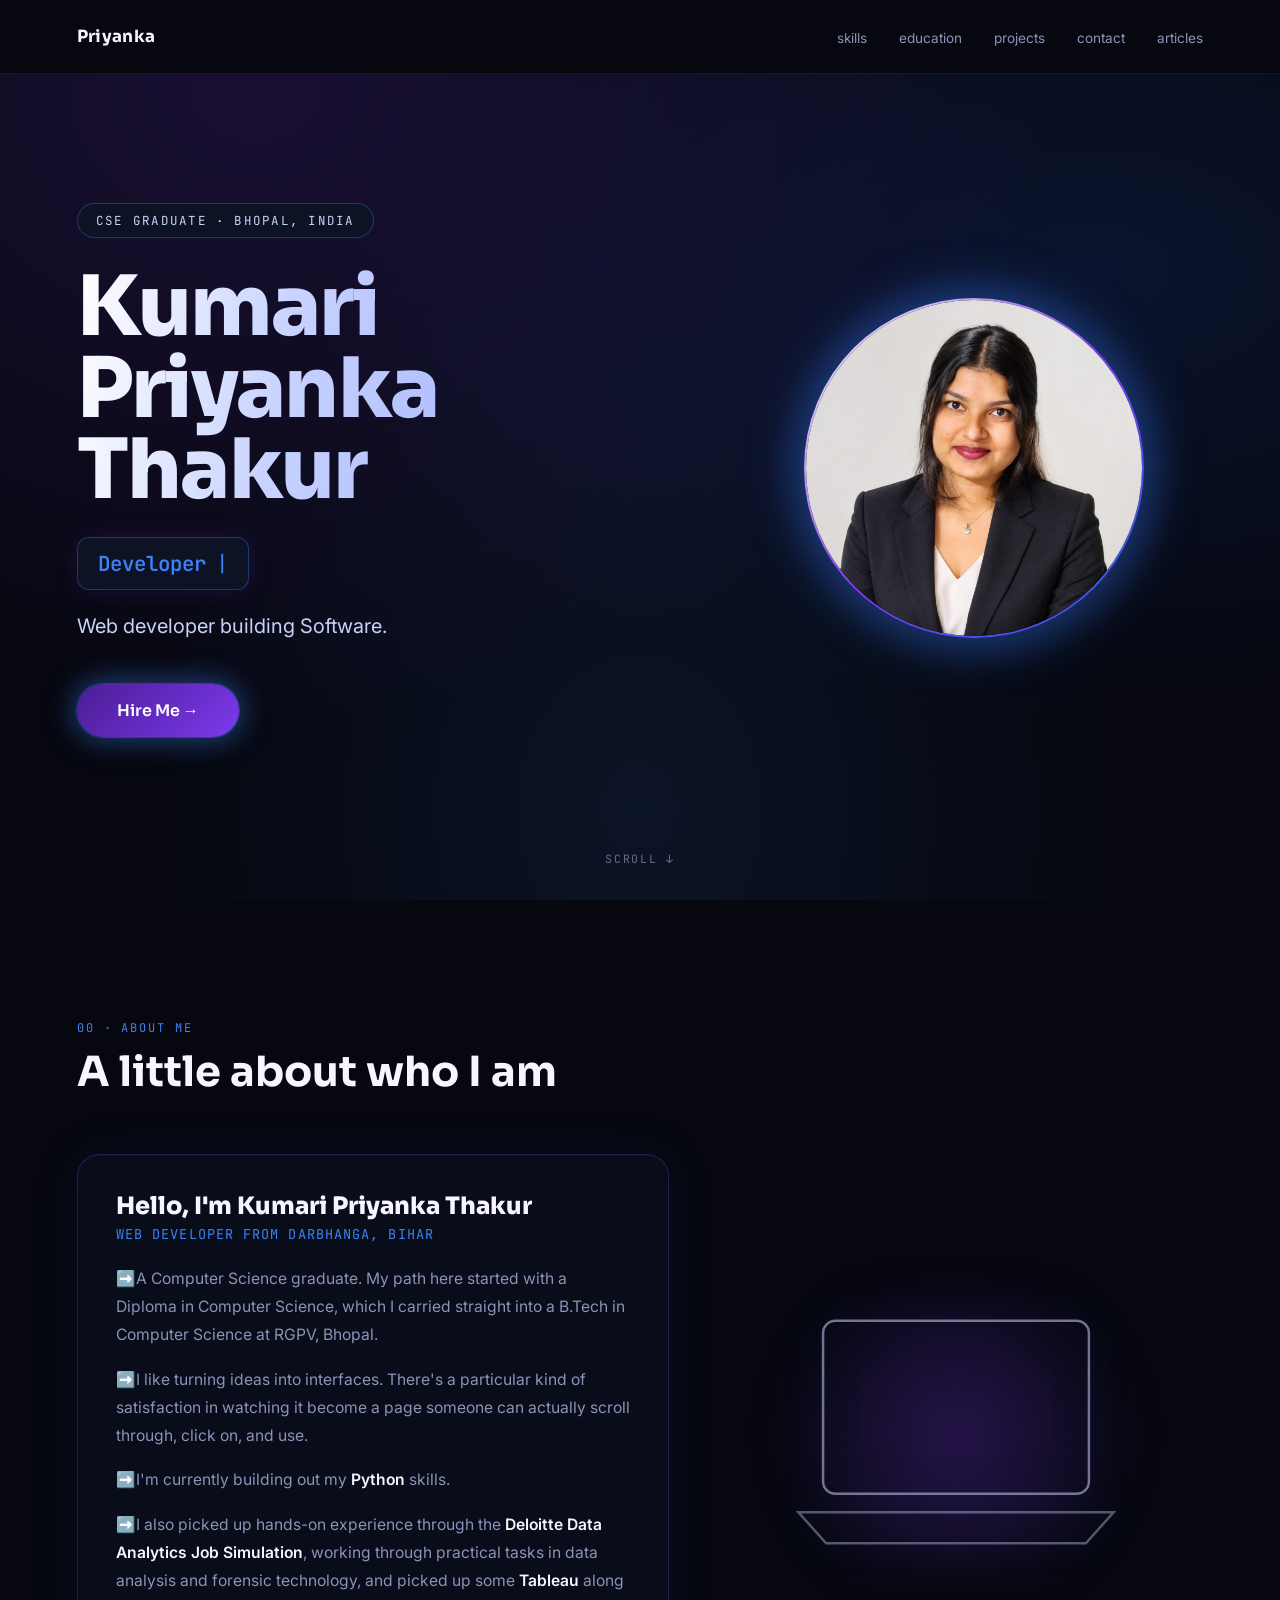
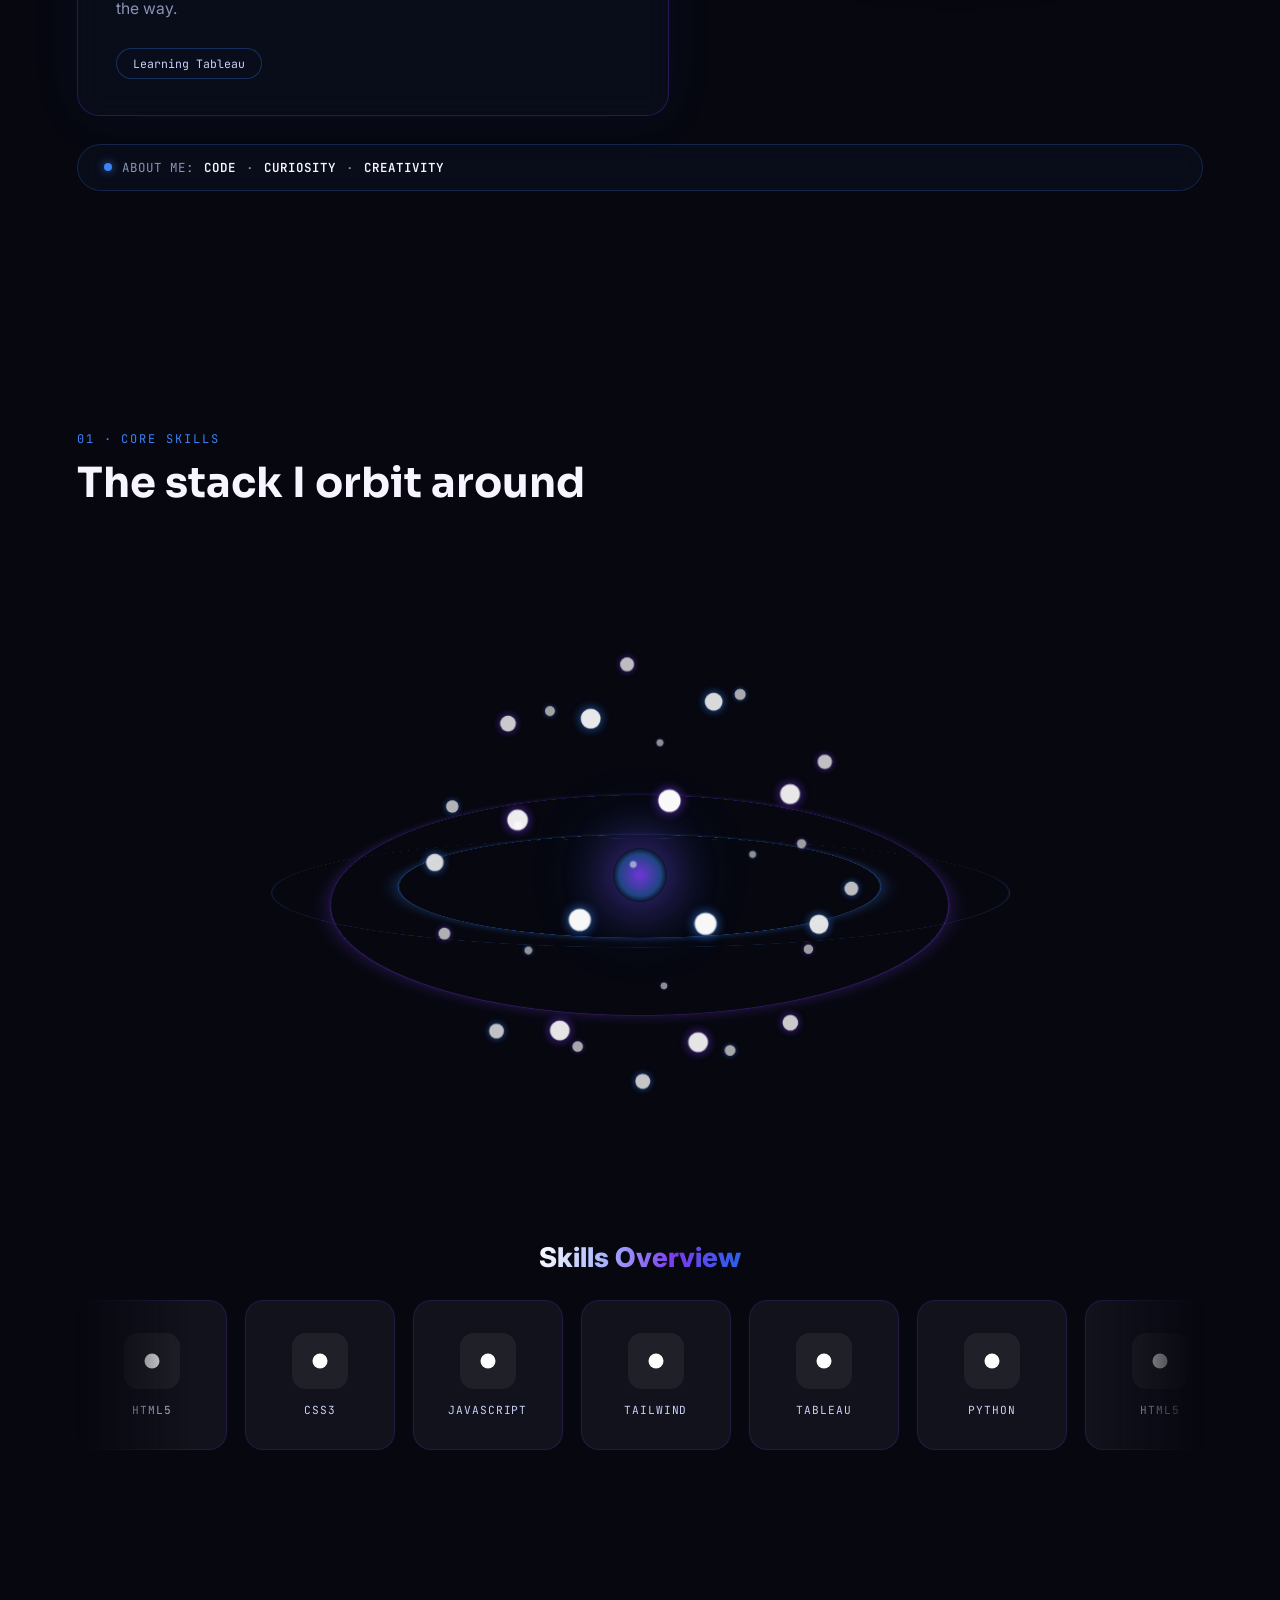
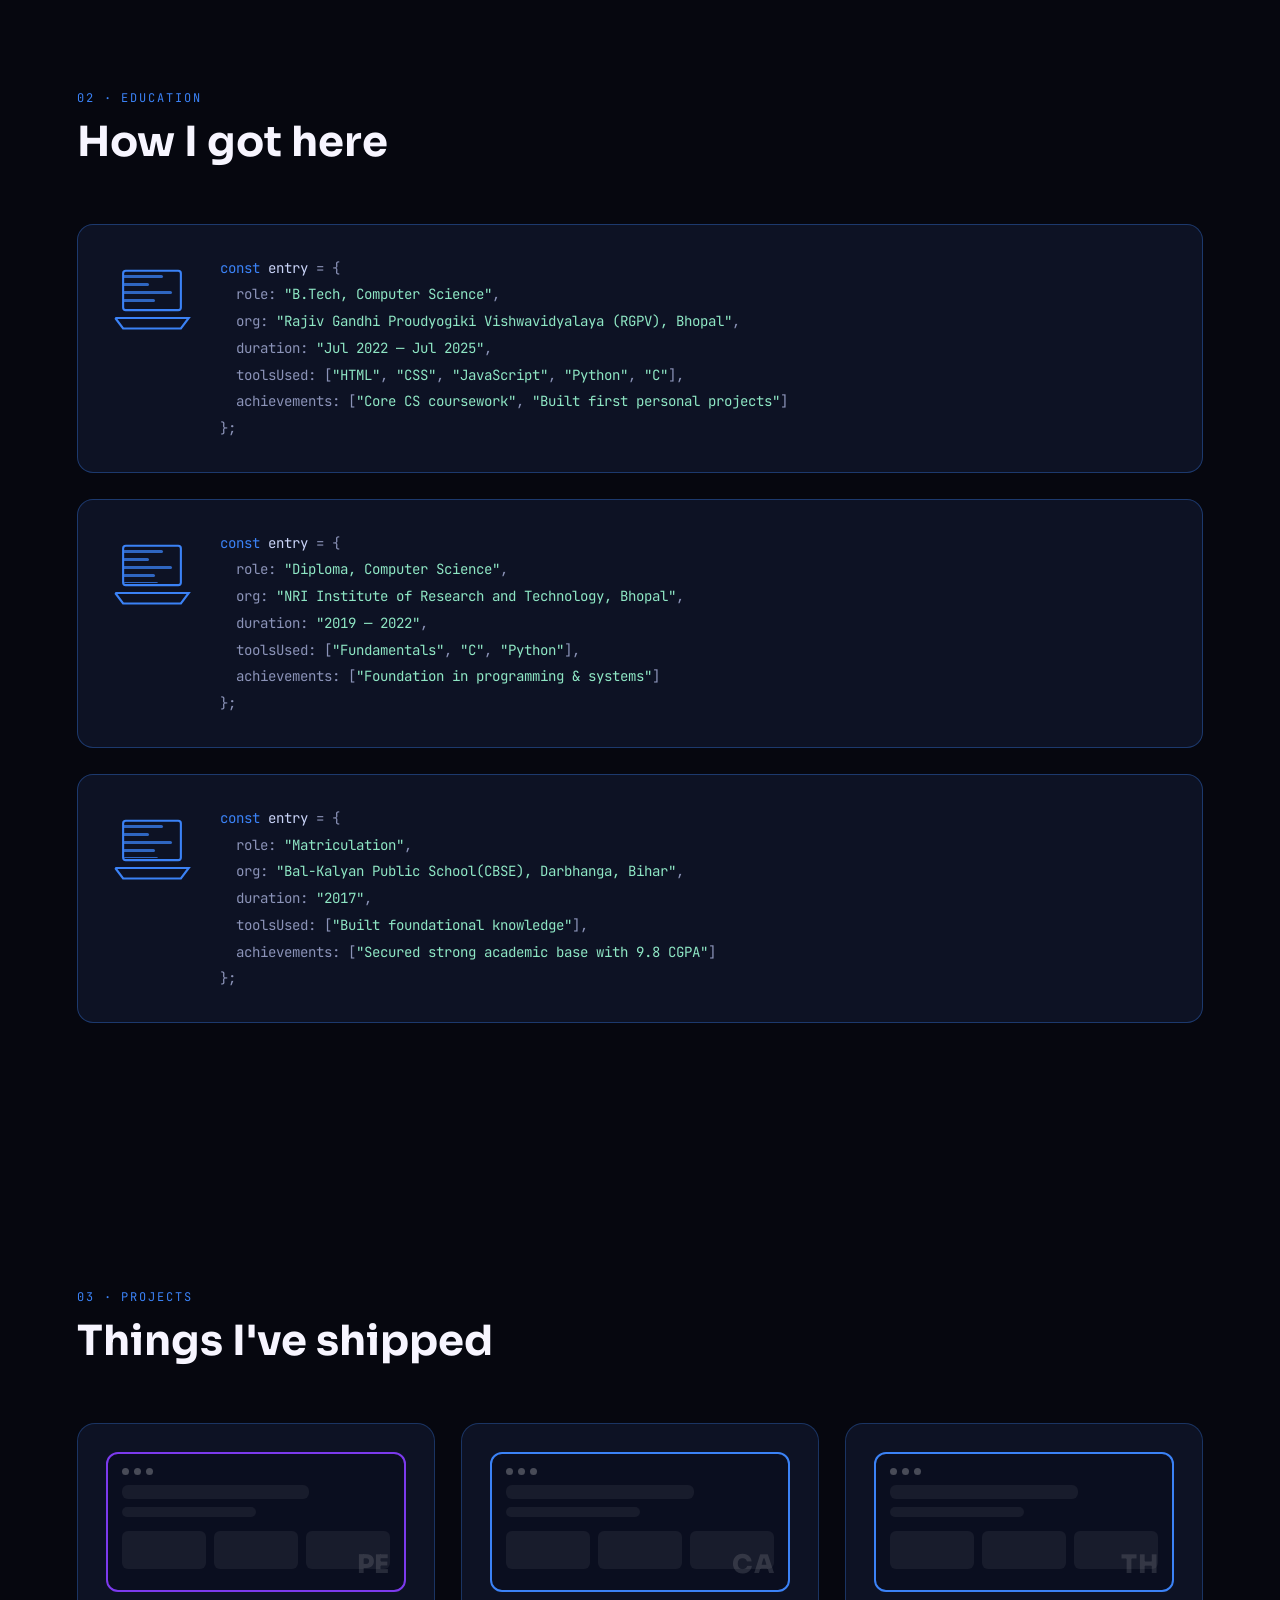
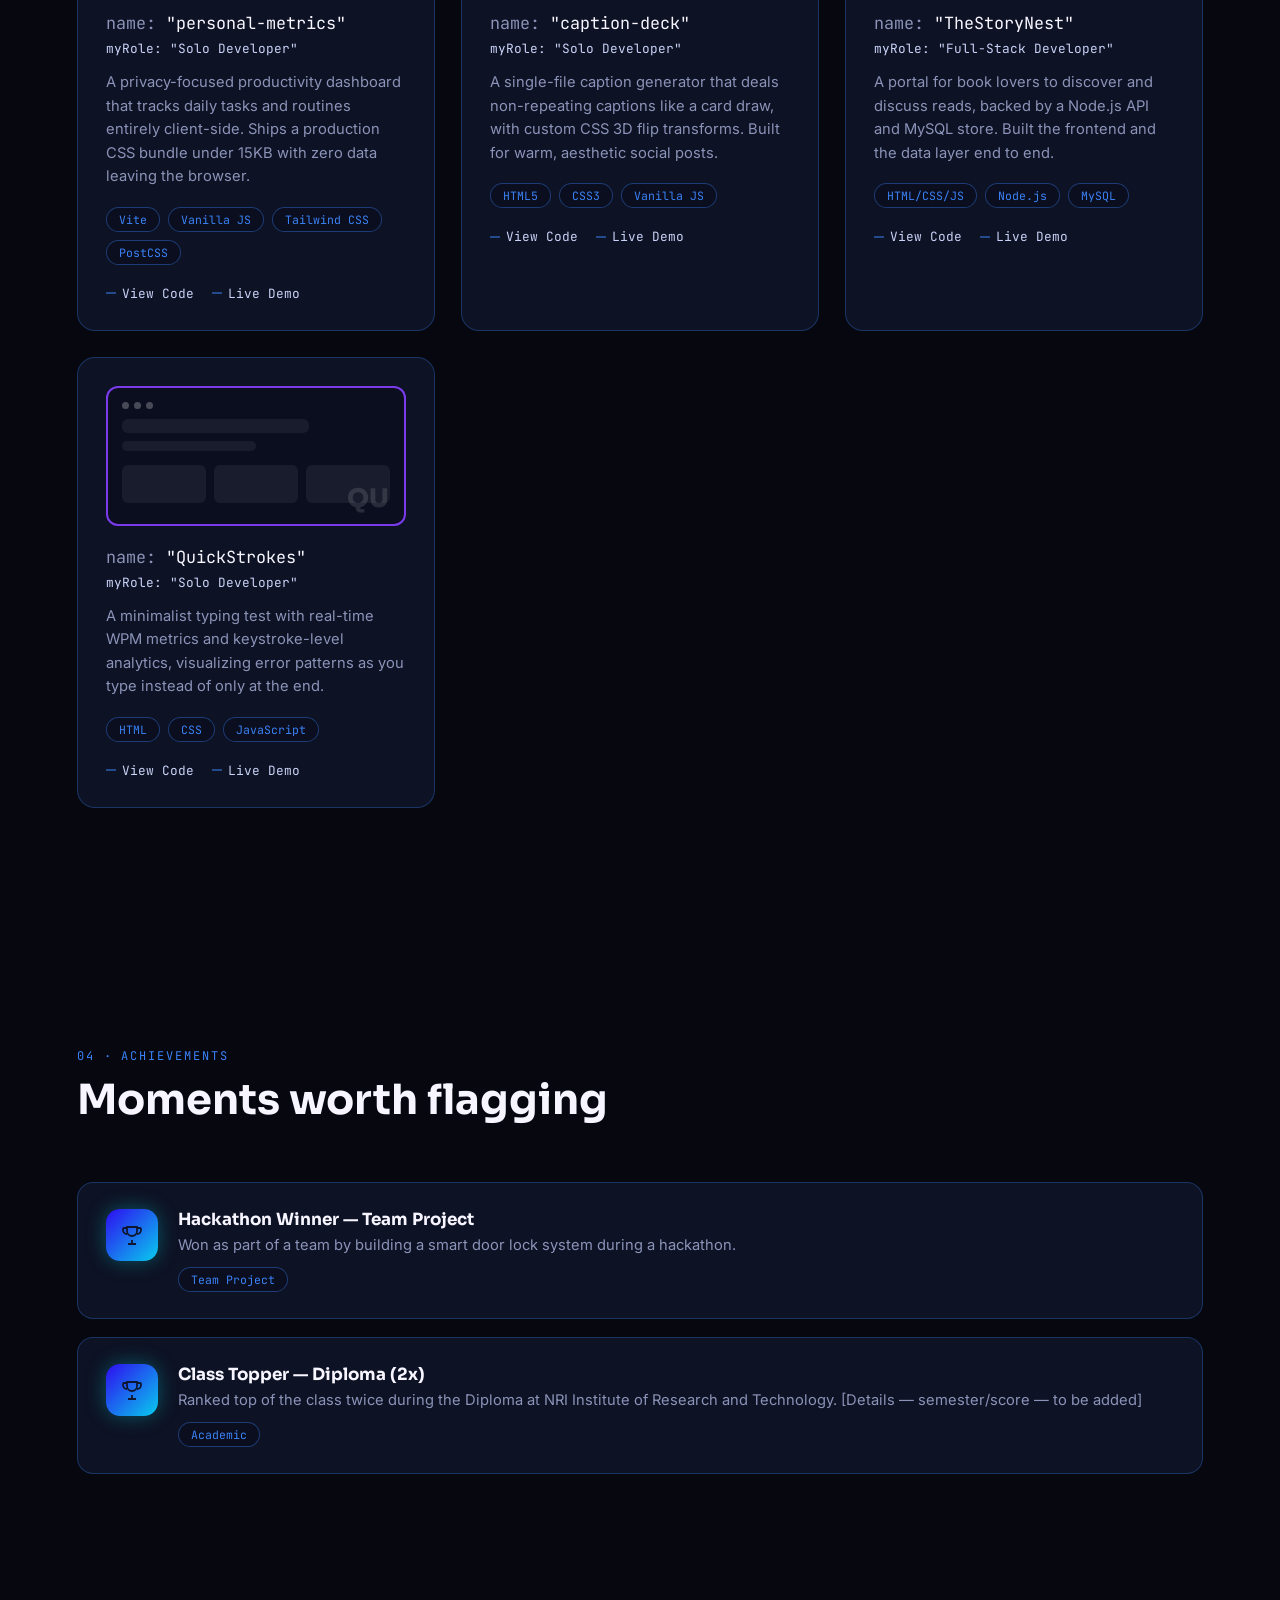
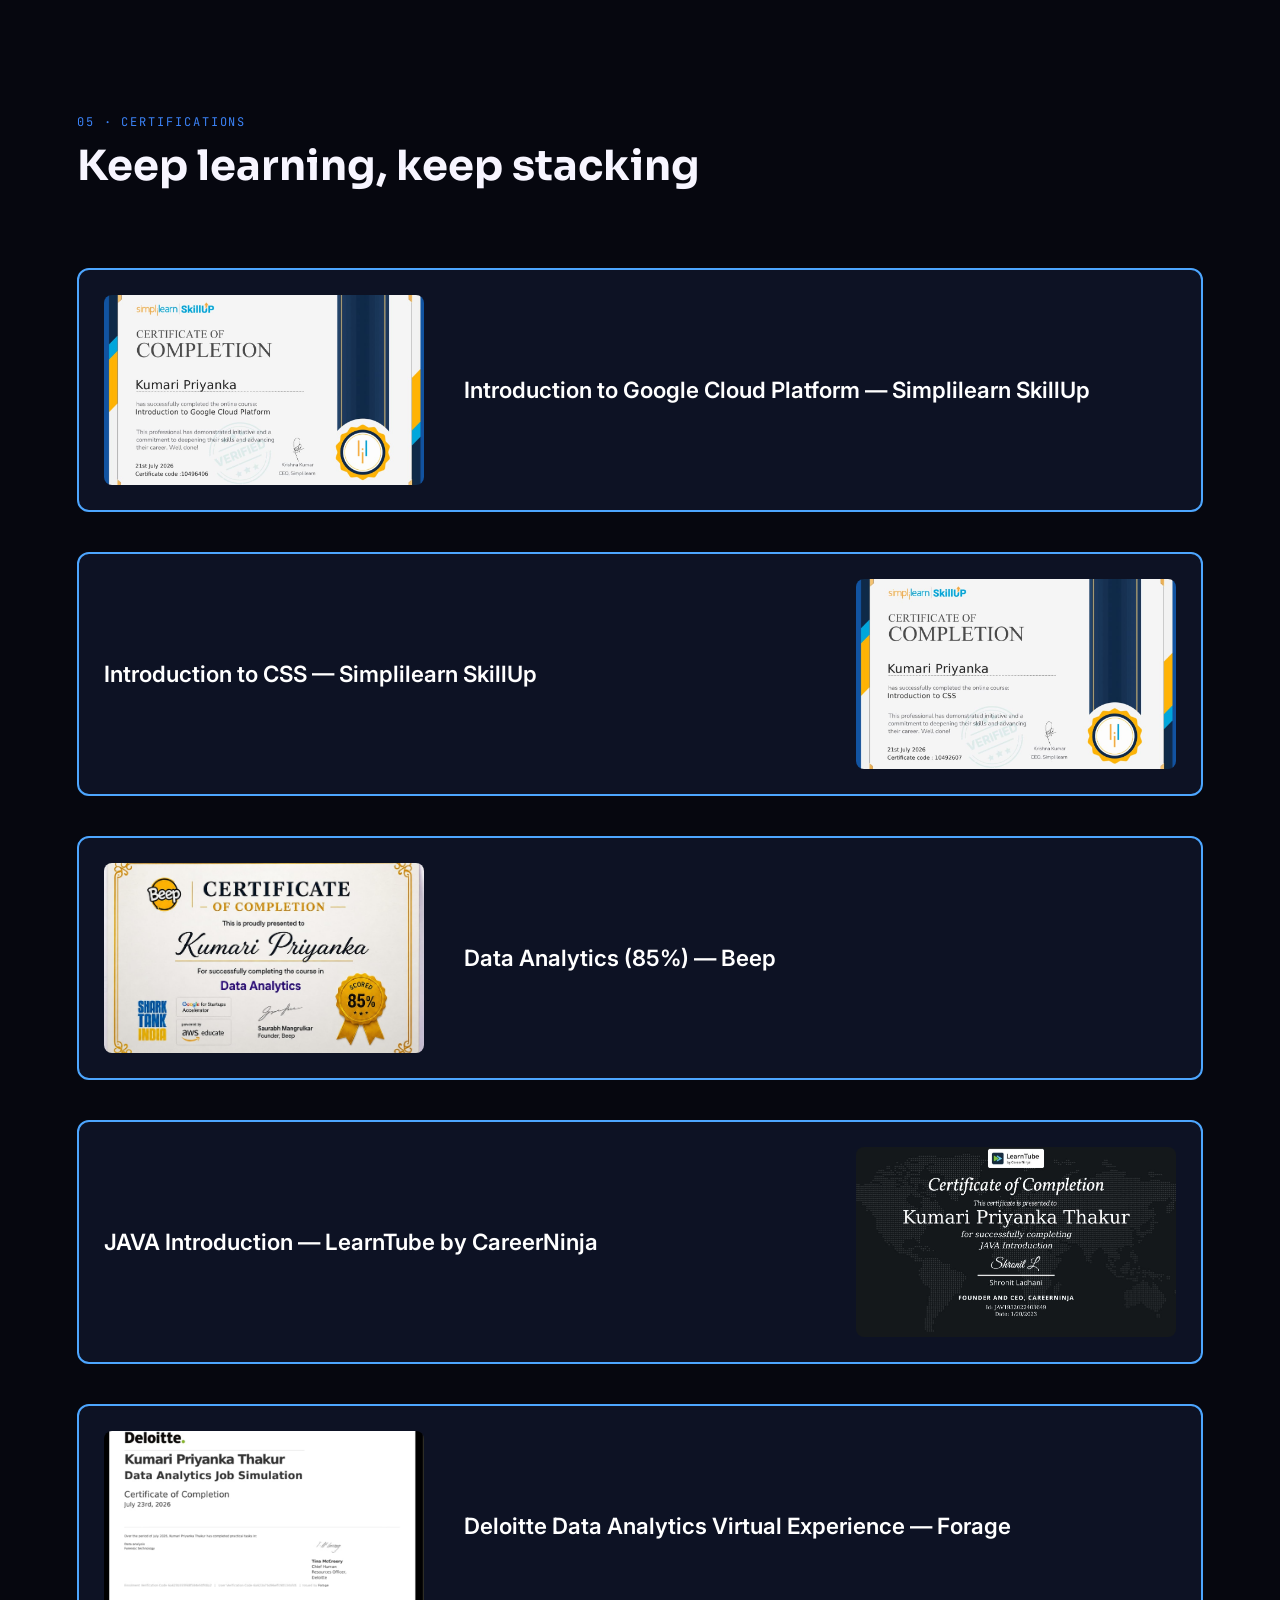
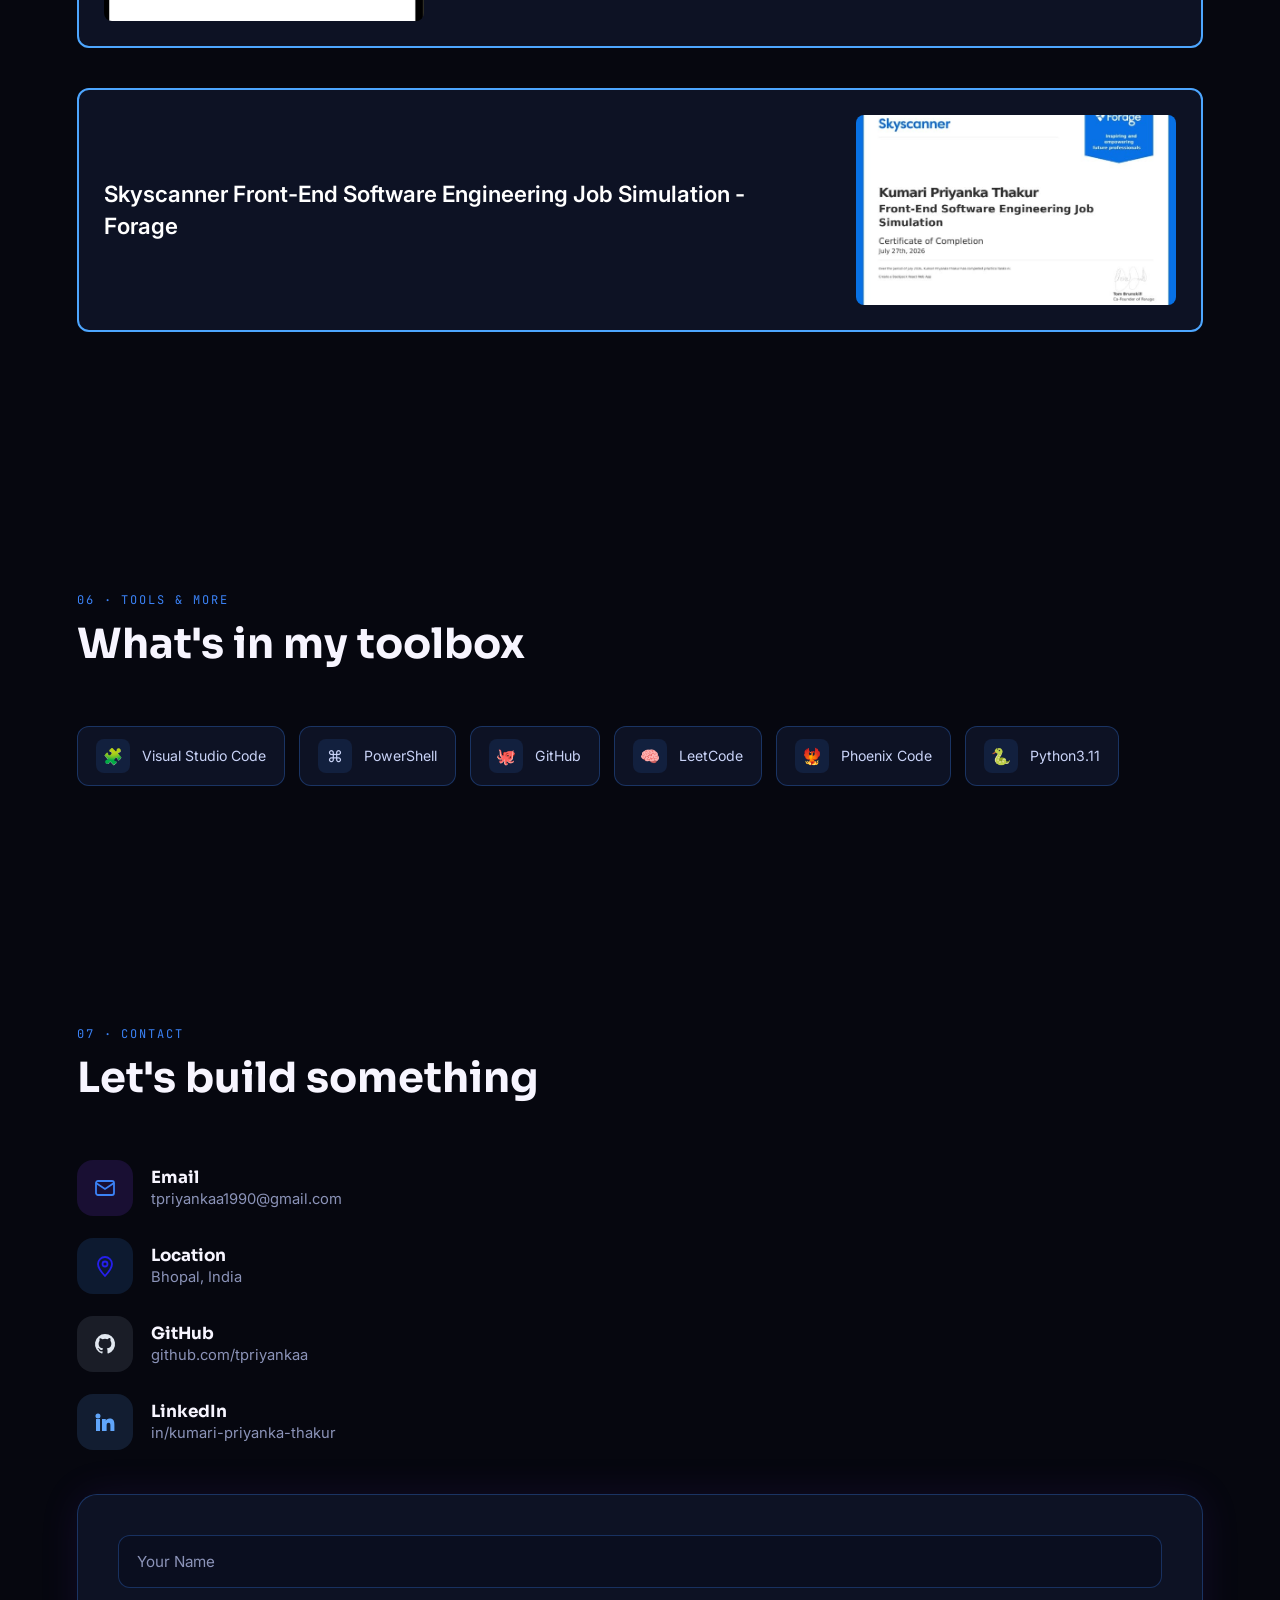
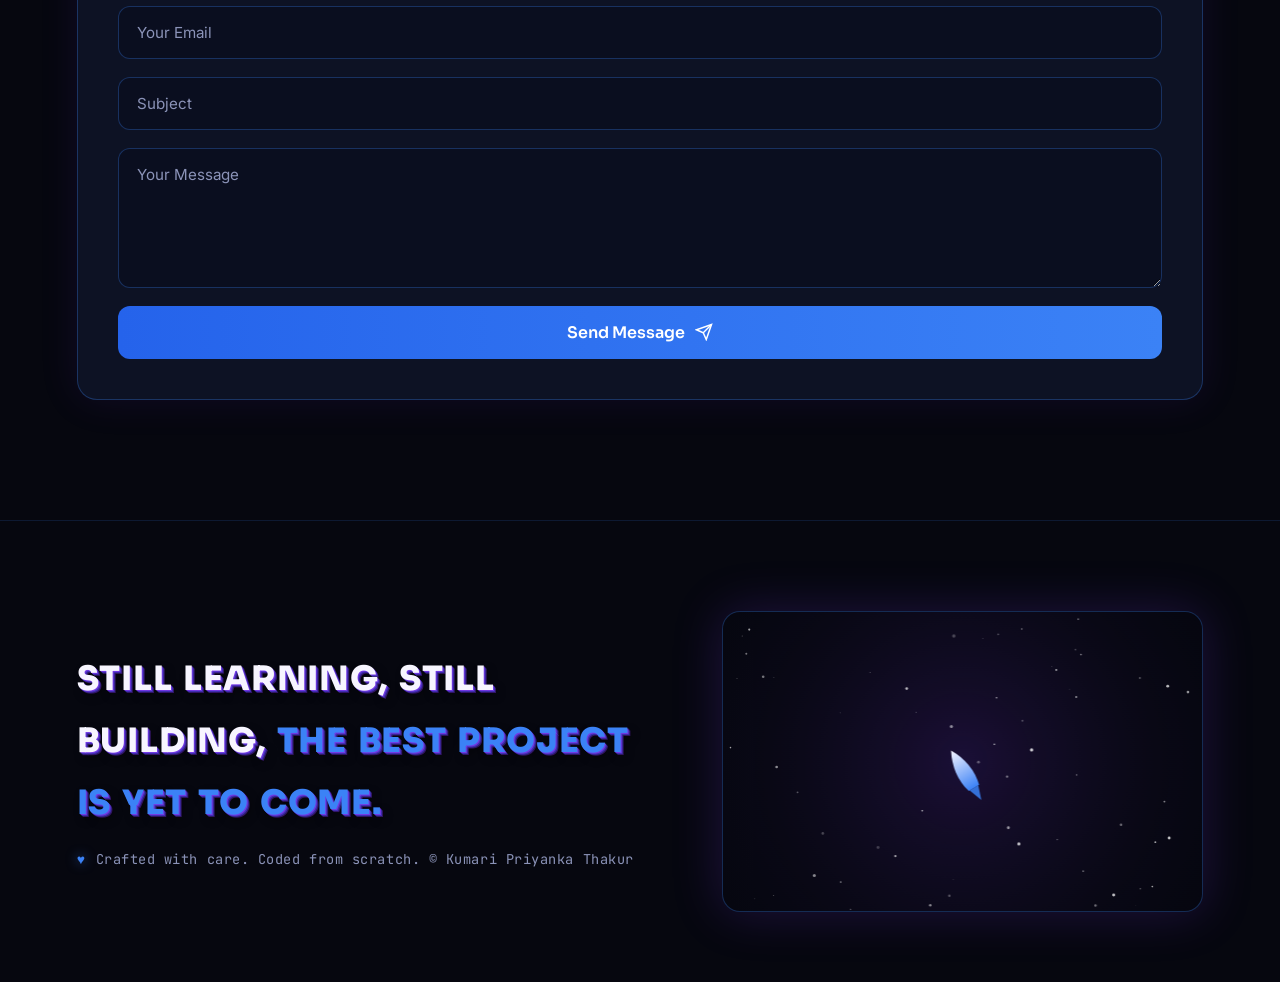
